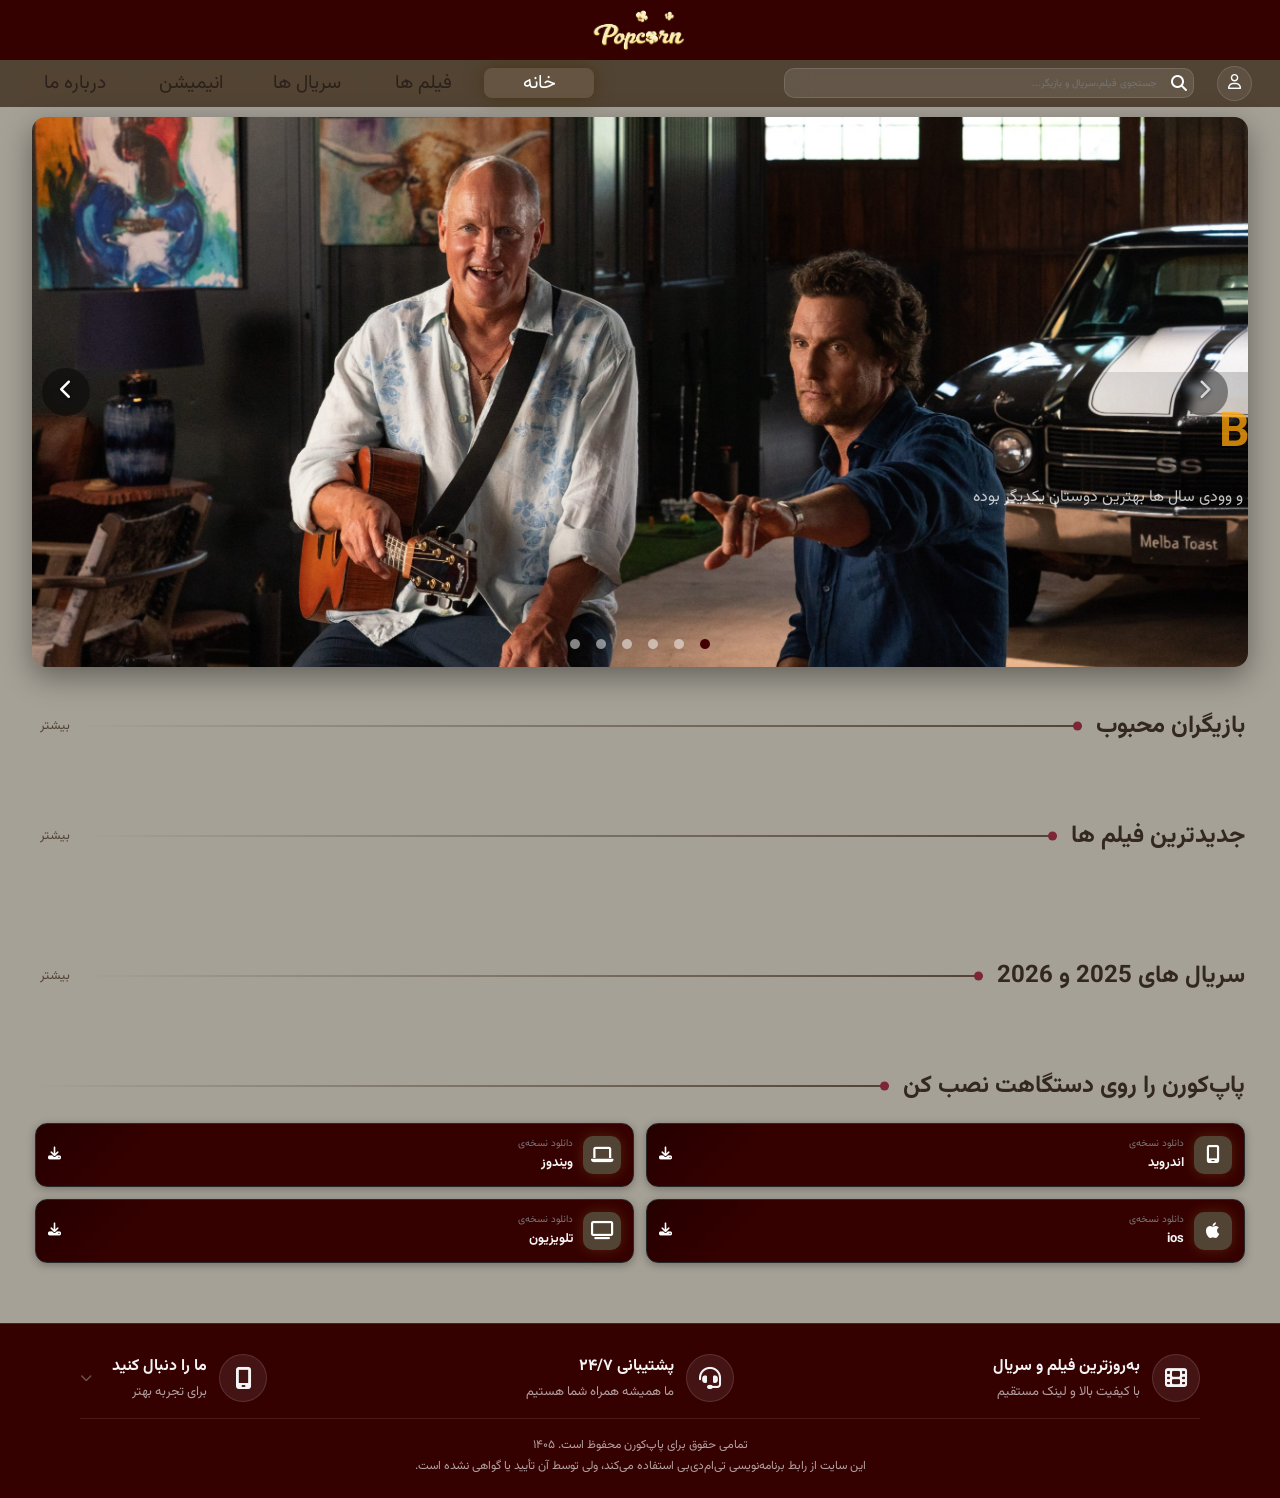
==== index.html @ 8ed49e92 "add tab2 filters" ====
<!DOCTYPE html>
<html lang="fa" dir="rtl">
<head>
    <meta charset="UTF-8">
    <meta name="viewport" content="width=device-width, initial-scale=1.0">
        <link href="https://fonts.googleapis.com/css2?family=Vazirmatn:wght@400;500;700&display=swap" rel="stylesheet">
        <link rel="stylesheet" href="styles/style.css">
        <link rel="stylesheet" href="https://cdnjs.cloudflare.com/ajax/libs/font-awesome/6.5.1/css/all.min.css">
     


    <title>Popcorn</title>
</head>
<body>

    <header>

        <section class="welcome">
            <img src="images/popcorn-l.png" alt="">
        </section>
          <div class="btnUser">
            <button class="user-btn" id="userBtn">
              <i class="fa-regular fa-user" style="color: rgb(255, 255, 255);"></i>
            </button>

            <div class="search-wrapper">
              <i class="fa-solid fa-magnifying-glass search-icon" style="color: rgb(255, 255, 255);"></i>
              <input type="text" class="search-box" id="searchBox" placeholder="جستجوی فیلم،سریال و بازیگر...">
            </div>
            <section class="menu-desktip">
                <button class="tablinks-active" data-tab="tab1"> خانه </button>
                <button class="tablinks" data-tab="tab2"> فیلم ها </button>
                <button class="tablinks" data-tab="tab3"> سریال ها </button>
                <button class="tablinks" data-tab="tab4"> انیمیشن </button>
                <button class="tablinks" data-tab="tab5"> درباره ما </button>
            </section>            
         </div>



    </header>


    <main>

        <section class="tab">

            <section class="menu">
                <button class="tablinks-active" data-tab="tab1"> خانه </button>
                <button class="tablinks" data-tab="tab2"> فیلم ها </button>
                <button class="tablinks" data-tab="tab3"> سریال ها </button>
                <button class="tablinks" data-tab="tab4"> انیمیشن </button>
                <button class="tablinks" data-tab="tab5"> درباره ما </button>
            </section>


            <section class="tab-content active" id="tab1">

                <section class="home-active">

    

               <section class="sliderImages">

                   
                <section class="img1 ">

                   <img class="slide" src="images/img.2.jpg" alt="Slide 1">

                   <div class="img-text">
                    <h1>Brothers</h1>
                    <p>سریال برادرها درمورد متیو و وودی سال ها بهترین دوستان یکدیگر بوده اند،…</p>
                    <button class="btnDownlode">دانلود و تماشا</button>
                   </div>

                </section> 


               

                   
                <section class="img1">

                   <img class="slide" src="images/img.1.jpg" alt="Slide 1">

                   <div class="img-text">
                    <h1>Brothers</h1>
                    <p>سریال برادرها درمورد متیو و وودی سال ها بهترین دوستان یکدیگر بوده اند،…</p>
                    <button class="btnDownlode">دانلود و تماشا</button>
                   </div>

                </section> 


                <section class="img1">

                   <img class="slide" src="images/img.3.jpg" alt="Slide 3">

                   <div class="img-text">
                    <h1>Lanterns</h1>
                   <p> سریال فانوس ها داستان جان استوارت، نیروی تازه وارد گروه فانوس سبز،و...</p>
                    <button class="btnDownlode">دانلود و تماشا</button>
                   </div>

                </section> 


                <section class="img1">

                   <img class="slide" src="images/img.4.jpg" alt="Slide 4">

                   <div class="img-text">
                    <h1>Brothers</h1>
                    <p>سریال برادرها درمورد متیو و وودی سال ها بهترین دوستان یکدیگر بوده اند،…</p>
                    <button class="btnDownlode">دانلود و تماشا</button>
                   </div>

                </section> 


                <section class="img1">

                   <img class="slide" src="images/img.5.jpg" alt="Slide 5">

                   <div class="img-text">
                    <h1>Brothers</h1>
                    <p>سریال برادرها درمورد متیو و وودی سال ها بهترین دوستان یکدیگر بوده اند،…</p>
                    <button class="btnDownlode">دانلود و تماشا</button>
                   </div>

                </section>


                <section class="img1">

                  <img class="slide" src="images/img.6.jpg" alt="Slide 6">
                   <div class="img-text">
                    <h1>Brothers</h1>
                    <p>سریال برادرها درمورد متیو و وودی سال ها بهترین دوستان یکدیگر بوده اند،…</p>
                    <button class="btnDownlode">دانلود و تماشا</button>
                   </div>
                
                </section>   

                </section> 

            

              <button class="next" id="nextBtn"><i class="fa-solid fa-chevron-right"></i></button>
              <button class="back" id="backBtn"><i class="fa-solid fa-chevron-left"></i></button>


              <section class="dots">
                  <button data-index="0"><i class="fa-solid fa-circle"></i></button>
                  <button data-index="1"><i class="fa-solid fa-circle"></i></button>
                  <button data-index="2"><i class="fa-solid fa-circle"></i></button>
                  <button data-index="3"><i class="fa-solid fa-circle"></i></button>
                  <button data-index="4"><i class="fa-solid fa-circle"></i></button>
                  <button data-index="5"><i class="fa-solid fa-circle"></i></button>

              </section>
            </section>

                          <section class="new actors-section">
                <div>

                    <h2>بازیگران محبوب</h2>

                      <section class="section-divider"></section>

                          <a href="#" class="more-link"> بیشتر </a>

                </div>

                <section class="new-movies-list actors-list" id="actorsList"></section>
              </section>


              <section class="new">
                <div>
               
                    <h2>جدیدترین فیلم ها </h2>

                      <section class="section-divider"> </section>

                          <a href="#" class="more-link"> بیشتر  </a>
                
                </div>


                  <section class="new-movies-list" id="moviesList"></section>

              </section>


              <section class="new">
               <div>
                
                    <h2>سریال های 2025 و 2026</h2>

                      <section class="section-divider"></section>

                          <a href="#" class="more-link">   بیشتر </a>

                </div>

                 <section class="new-movies-list" id="seriesList"></section>
              </section>



             <section class="new app-download">
                <div class="apps">
                 <h2>پاپ‌کورن را روی دستگاهت نصب کن</h2>
                  <section class="section-divider"></section>
                </div>

                <section class="app-cards">

        <button class="app-card" data-platform="android">
            <span class="app-card-icon"><i class="fa-solid fa-mobile-screen" style="color: rgb(255, 255, 255);"></i></span>
            <span class="app-card-info">
              <span class="app-card-label">دانلود نسخه‌ی</span>
              <span class="app-card-name">اندروید</span>
            </span>
            <span class="app-card-download"><i class="fa-solid fa-download" style="color: rgb(255, 255, 255);"></i></span>
        </button>


        <button class="app-card" data-platform="windows">
            <span class="app-card-icon"><i class="fa-solid fa-laptop" style="color: rgb(255, 255, 255);"></i></span>
            <span class="app-card-info">
              <span class="app-card-label">دانلود نسخه‌ی</span>
              <span class="app-card-name">ویندوز</span>
            </span>
            <span class="app-card-download"><i class="fa-solid fa-download" style="color: rgb(255, 255, 255);"></i></span>
        </button>        
                


        <button class="app-card" data-platform="ios">
            <span class="app-card-icon"> <i class="fa-brands fa-apple" style="color: rgb(255, 255, 255);"></i></span>
            <span class="app-card-info">
              <span class="app-card-label">دانلود نسخه‌ی</span>
              <span class="app-card-name">ios</span>
            </span>
            <span class="app-card-download"><i class="fa-solid fa-download" style="color: rgb(255, 255, 255);"></i></span>
        </button>  
        
        
                
        <button class="app-card" data-platform="tv">
            <span class="app-card-icon">  <i class="fa-solid fa-tv" style="color: rgb(255, 255, 255);"></i></span>
            <span class="app-card-info">
              <span class="app-card-label">دانلود نسخه‌ی</span>
              <span class="app-card-name">تلویزیون</span>
            </span>
            <span class="app-card-download"><i class="fa-solid fa-download" style="color: rgb(255, 255, 255);"></i></span>
        </button>  
        
             </section>
          </section>         
             </section> 


             <section class="modal-overlay" id="appModal" role="dialog" aria-modal="true">

               <article class="modal-box">

                 <button class="modal-close" id="modalClose" aria-label="بستن">
                   <i class="fa-solid fa-xmark"></i>
                 </button>

                 <header class="modal-header">
                   <span class="modal-icon">
                     <i id="modalIcon" class="fa-solid fa-mobile-screen"></i>
                   </span>

                   <section class="modal-titles">
                     <h3 class="modal-title" id="modalTitle">پاپ‌کورن برای اندروید</h3>
                     <p class="modal-subtitle">نسخه‌ی رسمی اپلیکیشن</p>
                   </section>

                   <span class="modal-check">
                     
                   </span>
                 </header>

                 <hr class="modal-divider">

                 <section class="modal-info">
                   <p class="info-row">
                     <span class="info-label">آخرین نسخه</span>
                     <span class="info-value" id="modalVersion">1.0.0</span>
                   </p>
                   <p class="info-row">
                     <span class="info-label">راهنمای نصب</span>
                     <span class="info-value">مرحله‌به‌مرحله</span>
                   </p>
                 </section>

                 <a href="#" class="modal-download" id="modalDownload">
                   <i class="fa-solid fa-download"></i>
                   دانلود نسخه
                 </a>

                 <a href="#" class="modal-guide" id="modalGuide">
                   راهنمای نصب
                   <i class="fa-solid fa-arrow-left"></i>
                 </a>

               </article>

             </section>

       
            </section>

<!----------------tab2 --------------------->
<section class="tab-content" id="tab2">
              
<main class="movie-page-layout">


  <form id="movieFilterForm">  

    

    <section class="movie-filter">
    <h2 class="filter-title">فیلتر فیلم و سریال</h2>

 <details class="filter-row">
    <summary>دسته‌بندی</summary>
    <div class="filter-row-content">
        <label><input type="checkbox" name="category" value="movie"/> فیلم</label>
        <label><input type="checkbox" name="category" value="series" /> سریال</label>
    </div>
 </details>

    
    <details class="filter-row">
        <summary>سال تولید </summary>
        <div class="filter-row-content">
            <section class="year">
                <label for="yearFilter">سال تولید </label>
                <input type="number" id="yearFilter" name="yearFilter" placeholder="" />
            </section>


        </div>
    </details>

    <details class="filter-row">
        <summary>ژانر   </summary>
        <div class="filter-row-content">
            <label><input type="checkbox" name="genre" value="romance" /> عاشقانه</label>
            <label><input type="checkbox" name="genre" value="horror"/> ترسناک</label>
            <label><input type="checkbox" name="genre" value="crime"/> جنایی</label>
            <label><input type="checkbox" name="genre" value="comedy"/> کمدی </label>

            <label><input type="checkbox" name="genre" value="drama"/> درام </label>
            <label><input type="checkbox" name="genre" value="animation"/> انیمیشن </label>
             <label><input type="checkbox" name="genre" value="action"/> انیمیشن </label>

        </div>
    </details>

    <button type="button" class="btn-primary" id="applyMovieFilterBtn">اعمال فیلتر</button>
   <button type="button" class="btn-secondary" id="clearMovieFilterBtn">حذف فیلتر</button>
</section>
  </form>

<section id="movieList">

</section>
</main>

            </section>
        </section>

        <section class="tab-content" id="tab3"></section>
        <section class="tab-content" id="tab4"></section>
        <section class="tab-content" id="tab5"></section>


    </main>

  


<footer class="site-footer">

  <section class="footer-features">

    <div class="footer-item">
      <span class="footer-icon"><i class="fa-solid fa-film"></i></span>
      <div class="footer-info">
        <h4 class="footer-title">به‌روزترین فیلم و سریال</h4>
        <p class="footer-text">با کیفیت بالا و لینک مستقیم</p>
      </div>
    </div>

    <div class="footer-item">
      <span class="footer-icon"><i class="fa-solid fa-headset"></i></span>
      <div class="footer-info">
        <h4 class="footer-title">پشتیبانی ۲۴/۷</h4>
        <p class="footer-text">ما همیشه همراه شما هستیم</p>
      </div>
    </div>

<section class="footer-social">

  <button class="footer-item footer-link social-toggle" id="socialToggle" aria-expanded="false">
    <span class="footer-icon"><i class="fa-solid fa-mobile-screen"></i></span>
    <div class="footer-info">
      <h4 class="footer-title"> ما را دنبال کنید </h4>
      <p class="footer-text">برای تجربه بهتر</p>
    </div>
    <i class="fa-solid fa-chevron-down social-arrow"></i>
  </button>

  <ul class="social-menu">
    <li>
      <a href="#" aria-label="اینستاگرام">
        <i class="fa-brands fa-instagram"></i>
        اینستاگرام
      </a>
    </li>
    <li>
      <a href="#" aria-label="تلگرام">
        <i class="fa-brands fa-telegram"></i>
        تلگرام
      </a>
    </li>
  </ul>

</section>

  </section>

  <section class="footer-legal">
    <p>تمامی حقوق برای پاپ‌کورن محفوظ است. ۱۴۰۵</p>
    <p class="footer-credit">این سایت از رابط برنامه‌نویسی تی‌ام‌دی‌بی استفاده می‌کند، ولی توسط آن تأیید یا گواهی نشده است.</p>
  </section>

</footer>


    <script src="js/index.js"></script>

</body>
</html>
---- styles/style.css ----
:root {

  --primary: #524434;
  --primary-hover: #ff1a25;
  --primary-dark: #440104;
  --bg-menu :rgba(84, 62, 42, 0.166);
  --color-hero-overlay: #c6beb030;
  --black: #050505;
  --menu-desktop-bg:#655441;
  --menu-desktop-text:#2b211c;
  --background: #a5a197;
  --surface: #350000;
  --surface-light: #181818;
  --surface-hover: #222222;
  --filter-bg: #5a1a1f;
  --white: #ffffff;
  --text: #f5f5f5;
  --text-secondary: #322721;
  --text-muted: #777777;
  --modal-close-bg:  rgba(255, 255, 255, 0.08);
  --modal-btn-bg-hover:rgba(221, 200, 164, 0.45);
  --modal-btn-bg: rgba(224, 151, 15, 0.363);
  --modal-dwn-hover:#d1c5b7;
  --model-box-sh:#250000;
  --color-btn-bg: rgba(0, 0, 0, 0.4);
  --color-btn-bg-hover: rgba(0, 0, 0, 0.7);
  --color-btn-icon: #ffffff;
  --background-color: #f5efe6 ;
  --slider-width: 300px;
  --slider-height: 400px;

  /* ===== رنگ وضعیت‌ها ===== */
  --success: #22c55e;
  --warning: #f59e0b;
  --error: #ef4444;
  --info: #3b82f6;

  /* ===== Border ===== */
  --border: #292929;
  --border-light: #3a3a3a;
  --border-red: rgba(229, 9, 20, 0.5);

  /* ===== سایه ===== */
  --shadow-sm: 0 2px 8px rgba(0, 0, 0, 0.3);
  --shadow-md: 0 8px 24px rgba(0, 0, 0, 0.45);
  --shadow-lg: 0 15px 40px rgba(0, 0, 0, 0.6);

  --red-glow: 0 0 20px rgba(229, 9, 20, 0.25);


  /* ===== فونت ===== */
  --font-family: "Vazirmatn", "Tahoma", sans-serif;

  /* ===== سرعت Animation ===== */
  --transition-fast: 0.2s ease;
  --transition-normal: 0.3s ease;
  --transition-slow: 0.5s ease;

}


* {
  box-sizing: border-box; margin: 0; padding: 0;
 }

body{
    background-color: var(--background);
    min-height: 100vh;
    font-family: var(--font-family);
    overflow-x: hidden;
    font-family: "Vazirmatn", "Tahoma", sans-serif;

}

button,
input {
  font-family: inherit;
}

.welcome {
    background-color: var(--surface);
    display: flex;
    justify-content: center;
    gap: 5px;
    height: auto;
    
}


.welcome img {
    width: clamp(120px, 30vw, 220px);
    height: auto;
    padding: 0;
    margin: 0;
}

.btnUser{
    background-color: var(--primary);
    display: flex;
    align-items: center;
    gap: 5px;
    height: auto;
    margin-bottom: 10px;
}

.user-btn{
    
   
    border-radius: 55px;
    padding: 5px;
    height: 35px;
    width: 35px;
    font-size: 15px;
    margin: 3px;
    margin-right: 8px;


    background: rgba(255, 255, 255, 0.075);
    border: 1px solid rgba(255, 255, 255, 0.12);
    backdrop-filter: blur(12px);
    -webkit-backdrop-filter: blur(12px);
    transition: var(--transition-normal);

}

.user-btn:hover {
    background: rgba(255, 255, 255, 0.1);
    border-color: rgba(229, 9, 20, 0.5);
}


.search-wrapper {
  position: relative;
  flex: 1;
  max-width: 420px;
}


.search-icon {
  position: absolute;
  top: 50%;
  right: 12px;
  transform: translateY(-50%);
  color: #fff;
  pointer-events: none;
  z-index: 2;
}


.search-box{
    padding: 8px 36px 8px 12px;
    border-radius: 10px;
    border: none;
    width: calc(100% - 10px);
    height: 30px;
    margin: 5px;
    font-size: 10px;
    outline: none;
    position: relative;
    z-index: 1;




    background: rgba(255, 255, 255, 0.1);
    border: 1px solid rgba(255, 255, 255, 0.12);
    backdrop-filter: blur(12px);
    -webkit-backdrop-filter: blur(12px);
    transition: var(--transition-normal);

}


.tab-content {
  display: none;
}

.tab-content.active{
  display: block;
}

.menu-desktip {
    display: none;
}

.menu {
    display: flex;
    justify-content: center;
    gap: 8px;
    margin-bottom: 16px;
    flex-wrap: wrap;

    
    
    
}

.tablinks{
    
    padding:4px 6px;
    border: none;
    font-size: 12px;
    

    background:var(--bg-menu);
    color: var(--text-secondary);
    border: 1px solid rgba(255, 255, 255, 0.08);
    border-radius: 5px;
    transition: 0.3s ease;
}


.tablinks-active {

    border-radius: 8px;
    padding:4px 15px;
    border: none;
    font-size: 12px;

    
    background: var(--primary);
    color: var(--white);
    border-color: var(--primary);
    box-shadow: 0 0 18px rgba(63, 43, 8, 0.66);
}

.tablinks 
.tablinks-active:hover{
  background: var(--primary);

}


.home-active{
    position: relative;
    overflow: hidden;
    
    width: 92%;
    aspect-ratio: 3 / 4;
    margin: 0 auto;
    border-radius: 10px;
    box-shadow: 0 10px 30px rgba(0, 0, 0, 0.4);
    display: flex;
    
}



.sliderImages {

    position: relative;
    display: flex;
    justify-content: center;
    align-items: center;
    width: 100%;
    
    
}

.slide {
    display: block;
    height: 100%;
    width: 100%;
    object-fit: cover;
    opacity: 0;
    transition: opacity var(--transition-speed) ease-in-out;
    pointer-events: none;


    position: absolute;
    top:0;
    left:0;
}

.img1.active,
.img1.active .slide {
    opacity: 1;
    pointer-events: auto;
    height: 100%;
    width: 100%;
    object-fit: cover;
}




.img1 {
    margin-bottom: 0;
    position: relative;
    background-position: center;
    object-fit: cover;

    
    
   
}



.img-text {
  
  position: absolute;
  top: 50%;
  left: 0;
  width: 100%;
  padding: 15px 20px;
  z-index: 2;
  opacity: 0.9;
  color: rgb(242, 241, 241);
  background: linear-gradient(to left, rgba(0, 0, 0, 0.37), transparent);
  
}



.img-text h1 {
  font-size: 25px;
  margin-bottom: 8px;
  color: var(--warning);
}

.img1 .img-text {
  visibility: hidden;
}

.img1.active .img-text {
  visibility: visible;
}

.img-text p {
  font-size: 10px;
  line-height: 1.7;
  
  display: -webkit-box;
  -webkit-box-orient: vertical;
  overflow: hidden;
}



.btnDownlode {
    padding: 5px;
    padding-bottom: 26px;
    height: 20px;
    font-size: 14px;
    border-color: #ef9505;
    border: solid var(--warning);
    border-radius: 5px;
    margin-top: 4px;
    background-color: rgba(224, 151, 15, 0.363);
    color: var(--white);
}

.next {
    position: absolute ;
    right: 10px;
    top: 50%;
    transform: translateY(-50%);
    color: var( --color-btn-icon);
    background-color: var(--color-btn-bg) ;
    transition: background-color var(--transition-speed), transform var(--transition-speed);

    border: none;
    border-radius: 50%;
    width: 40px;
    height: 40px;
    cursor: pointer;
    font-size: 18px;
    backdrop-filter: blur(4px);
}

.next:hover {
     background-color: var(--color-btn-bg-hover) ;
     transform: translateY(-50%) scale(1.1);
}

.back {
    position: absolute ;
    left: 10px;
    top: 50%;
    transform: translateY(-50%);
    color: var( --color-btn-icon);
    background-color :var(--color-btn-bg) ;
    transition: background-color var(--transition-speed), transform var(--transition-speed);

    border: none;
    border-radius: 50%;
    width: 40px;
    height: 40px;
    cursor: pointer;
    font-size: 18px;
    backdrop-filter: blur(4px);
}
.back:hover {
     background-color: var(--color-btn-bg-hover) ;
     transform: translateY(-50%) scale(1.1);
}

.next i,
.back i {
  filter: drop-shadow(0 1px 2px rgba(0, 0, 0, 0.5));
}

.dots {
    display: flex;
    justify-content: center;
    position: absolute;
    bottom: 15px;
    left: 50%;
    transform: translateX(-50%);
    gap: 8px;

}

.dots button {
    border: none;
    background: transparent;
    cursor: pointer;
    padding: 4px;
    font-size: 10px;
    color: rgba(255, 255, 255, 0.5);
    transition: color var(--transition-speed);
}

.dots button.active {
    color:var(--primary-dark);
}

.dots button:hover {
    color:var(--primary-dark) ;
    background-color: none;
}






.new h2 {
    margin: 0;
    white-space: nowrap;
}

/*------------نقطه خط----------*/

.section-divider {
    flex: 1;
    height: 2px;
    background-color: #7d2638;
    position: relative;
}

.section-divider::after {
    content: "";
    width: 9px;
    height: 9px;
    background-color: #7d2638;
    border-radius: 50%;
    position: absolute;
    right: 0;    
    top: 50%;
    transform: translateY(-50%);
}


/* ----------  بازیگران ---------- */

.actors-list {
  grid-template-columns: repeat(3, 1fr);
  gap: 16px 10px;
}

.actor-card {
  display: flex;
  flex-direction: column;
  align-items: center;
  text-align: center;
  gap: 8px;
}

.actor-photo {
  width: 100%;
  max-width: 110px;
  aspect-ratio: 1 / 1;
  border-radius: 50%;
  overflow: hidden;
  background: var(--surface-hover);
  border: 2px solid var(--primary);
  box-shadow: var(--shadow-md);
  transition: transform var(--transition-normal),
              border-color var(--transition-normal),
              box-shadow var(--transition-normal);
}

.actor-photo img {
  display: block;
  width: 100%;
  height:100%;
  border-radius: 50%;
  object-fit: cover;
  object-position: center top;
}

.actor-card:hover .actor-photo {
  transform: translateY(-4px);
  border-color: var(--primary-dark);
  box-shadow: var(--shadow-lg), var(--red-glow);
}

.actor-name {
  max-width: 100%;
  font-size: 11px;
  font-weight: 600;
  color: var(--text-secondary);
  white-space: nowrap;
  overflow: hidden;
  text-overflow: ellipsis;
}

#actorsList {
  margin-bottom: 0;
}







/* ---------- بخش جدیدترین فیلم ها ---------- */

.new {
  padding: 0 14px;
  margin-top: 40px;
}


.new > div {
  display: flex;
  align-items: center;
  gap: 14px;
  margin-bottom: 18px;
}

.new h2 {
  margin: 0;
  white-space: nowrap;
  font-size: 18px;
  color: var(--text-secondary);
}


.more-link {
   display: flex;
   align-items: center;
   gap: 6px;
   white-space: nowrap;
   font-size: 13px;
   margin-left:5px ;
   text-decoration: none;
   color: var(--primary);
   transition: color var(--transition-fast);
}



.more-link:hover {
   color: var(--primary-hover);
}

.more-link:hover i {
   transform: translateX(-4px);
}


.section-divider {
  flex: 1;
  height: 2px;
  border-radius: 2px;
  background: linear-gradient(to left, var(--primary), transparent);
}


.new-movies-list {
  display: grid;
  grid-template-columns: repeat(2, 1fr);
  gap: 12px;
}

.movie-card {
  position: relative;
  display: flex;
  flex-direction: column;
  background: var(--surface-light);
  border: 1px solid var(--border);
  border-radius: 12px;
  overflow: hidden;
  box-shadow: var(--shadow-md);
  transition: transform var(--transition-normal),
  box-shadow var(--transition-normal),
  border-color var(--transition-normal);
}

.movie-card:hover {
  transform: translateY(-4px);
  border-color: var(--border-red);
  box-shadow: var(--shadow-lg), var(--red-glow);
}


.movie-poster {
  position: relative;
  aspect-ratio: 1 / 1.1;
  background: var(--surface-hover);
  overflow: hidden;
}

.movie-poster img {
  display: block;
  width: 100%;
  height: 100%;
  object-fit: cover;
  transition: transform var(--transition-slow);
}

.movie-card:hover .movie-poster img {
  transform: scale(1.06);
}

/* سایه پایین پوستر برای خوانایی */
.movie-poster::after {
  content: "";
  position: absolute;
  inset: auto 0 0 0;
  height: 40%;
  background: linear-gradient(to top, var(--surface-light), transparent);
  pointer-events: none;
}


.movie-rating {
  position: absolute;
  top: 8px;
  right: 8px;
  z-index: 2;
  display: flex;
  align-items: center;
  gap: 4px;
  padding: 3px 8px;
  font-size: 12px;
  font-weight: bold;
  color: var(--warning);
  background: var(--color-btn-bg);
  border: 1px solid rgba(255, 255, 255, 0.12);
  border-radius: 20px;
  backdrop-filter: blur(6px);
  -webkit-backdrop-filter: blur(6px);
}

.movie-rating i {
  font-size: 11px;
}


.movie-info {
  padding: 10px 12px 12px;
}

.movie-title {
  font-size: 10px;
  font-weight: 600;
  color: var(--text);
  white-space: nowrap;
  overflow: hidden;
  text-overflow: ellipsis;
  text-align: right;
}

.movie-year {
  display: block;
  margin-top: 4px;
  font-size: 12px;
  color: var(--text-muted);
}



#moviesList {
    margin-bottom: 70px;
}



/*-----------------------modal-------------*/

.apps h2 {
    font-size: 15px;
}

.app-cards {
  display: grid;
  grid-template-columns: repeat(2, 1fr);
  gap: 12px;
  margin-bottom: 60px;
}

.app-card {
  display: flex;
  align-items: center;
  gap: 10px;
  padding: 12px;
  cursor: pointer;
  text-align: right;
  color: var(--text);
  background: linear-gradient(135deg, var( --model-box-sh)0%, var(--surface) 20%);
  border: 1px solid var(--border);
  border-radius: 12px;
  box-shadow: var(--shadow-sm);
  transition: transform var(--transition-normal),
              border-color var(--transition-normal),
              box-shadow var(--transition-normal);
}

.app-card:hover {
  transform: translateY(-4px);
  border-color: var(--border-red);
  box-shadow: var(--shadow-md), var(--red-glow);
}

.app-card-icon {
  flex-shrink: 0;
  display: flex;
  align-items: center;
  justify-content: center;
  width: 38px;
  height: 38px;
  font-size: 18px;
  background: var(--primary);
  border-radius: 10px;
  box-shadow: 0 0 14px rgba(104, 54, 18, 0.6);
}

.app-card-info {
  flex: 1;
  display: flex;
  flex-direction: column;
  gap: 2px;
  min-width: 0;
}

.app-card-label {
  font-size: 10px;
  color: var(--text-muted);
}

.app-card-name {
  font-size: 13px;
  font-weight: 700;
  color: var(--text);
}

.app-card-download {
  font-size: 13px;
  color: var(--warning);
  transition: transform var(--transition-fast);
}

.app-card:hover .app-card-download {
  transform: translateY(3px);
}




body.no-scroll {
  overflow: hidden;
}

.modal-overlay {
  position: fixed;
  inset: 0;
  z-index: 1000;
  display: flex;
  align-items: center;
  justify-content: center;
  padding: 16px;
  background: rgba(5, 5, 5, 0.75);
  backdrop-filter: blur(6px);
  -webkit-backdrop-filter: blur(6px);
  opacity: 0;
  visibility: hidden;
  transition: opacity var(--transition-normal), visibility var(--transition-normal);
}

.modal-overlay.open {
  opacity: 1;
  visibility: visible;
}

.modal-box {
  position: relative;
  width: 100%;
  max-width: 380px;
  padding: 24px 20px 20px;
  color: var(--text);
  background: linear-gradient(160deg, var(--surface-light) 0%, var(--surface) 30%);
  border: 1px solid var(--border-red);
  border-radius: 16px;
  box-shadow: var(--shadow-lg), var(--red-glow);
  transform: translateY(20px) scale(0.96);
  transition: transform var(--transition-normal);
}

.modal-overlay.open .modal-box {
  transform: translateY(0) scale(1);
}

.modal-close {
  position: absolute;
  
  left: 12px;
  width: 30px;
  height: 30px;
  font-size: 14px;
  cursor: pointer;
  color: var(--text);
  background: var(--modal-close-bg);
  border: 1px solid rgba(255, 255, 255, 0.12);
  border-radius: 50%;
  margin-top: 10px;
  transition: var(--transition-fast);
}

.modal-close:hover {
  background: var(--primary-dark);
  border-color: var(--border-red);
  transform: rotate(90deg);
}

.modal-header {
  display: flex;
  align-items: center;
  gap: 12px;
  margin-top: 8px;
}

.modal-icon {
  flex-shrink: 0;
  display: flex;
  align-items: center;
  justify-content: center;
  width: 48px;
  height: 48px;
  font-size: 22px;
  color: var(--white);
  background: var(--primary);
  border-radius: 12px;
  box-shadow: 0 0 18px rgba(104, 54, 18, 0.66);
}

.modal-titles {
  flex: 1;
}

.modal-title {
  font-size: 15px;
  font-weight: 700;
  color: var(--text);
}

.modal-subtitle {
  margin-top: 3px;
  font-size: 11px;
  color: var(--text-muted);
}

.modal-check {
  font-size: 20px;
  color: var(--success);
}

.modal-divider {
  margin: 18px 0;
  border: none;
  height: 1px;
  background: linear-gradient(to left, var(--primary), transparent);
}

.modal-info {
  display: flex;
  flex-direction: column;
  gap: 10px;
  margin-bottom: 20px;
}

.info-row {
  display: flex;
  justify-content: space-between;
  align-items: center;
  padding: 9px 12px;
  font-size: 12px;
  background: rgba(255, 255, 255, 0.04);
  border: 1px solid var(--border);
  border-radius: 8px;
}

.info-label {
  color: var(--text-muted);
}

.info-value {
  font-weight: 600;
  color: var( --menu-desktop-bg);
}

.modal-download {
  display: flex;
  align-items: center;
  justify-content: center;
  gap: 8px;
  padding: 11px;
  font-size: 14px;
  font-weight: 700;
  text-decoration: none;
  color: var(--white);
  background: var( --menu-desktop-bg);
  border: 2px solid var( --menu-desktop-bg);
  border-radius: 10px;
  transition: var(--transition-normal);
}

.modal-download:hover {
  background: var(--modal-dwn-hover);
  color: var(--black);
  box-shadow: 0 0 18px var(--modal-btn-bg-hover);
}

.modal-guide {
  display: flex;
  align-items: center;
  justify-content: center;
  gap: 6px;
  margin-top: 12px;
  font-size: 12px;
  text-decoration: none;
  color: var(--text-muted);
  transition: color var(--transition-fast);
}

.modal-guide:hover {
  color: var(--white);
}

.modal-guide:hover i {
  transform: translateX(-4px);
}

.modal-guide i {
  transition: transform var(--transition-fast);
}




/* ---------- footer---------- */

.site-footer {
  margin-top: 40px;
  padding: 20px 16px 16px;
  background: var(--surface);
  border-top: 1px solid var(--border-red);
  color: var(--text);
}

.footer-features {
  display: flex;
  flex-direction: column;
  gap: 16px;
}

.footer-item {
  display: flex;
  align-items: center;
  gap: 12px;
  color: inherit;
  text-decoration: none;
}

.footer-features .footer-item:not(:last-child) {
  padding-bottom: 16px;
  border-bottom: 1px solid rgba(255, 255, 255, 0.1);
}

.footer-icon {
  flex-shrink: 0;
  display: flex;
  align-items: center;
  justify-content: center;
  width: 40px;
  height: 40px;
  font-size: 18px;
  color: var(--text);
  background: rgba(255, 255, 255, 0.08);
  border: 1px solid rgba(255, 255, 255, 0.12);
  border-radius: 50%;
  transition: var(--transition-normal);
}

.footer-title {
  font-size: 14px;
  font-weight: 700;
}

.footer-text {
  margin-top: 3px;
  font-size: 12px;
  color: rgba(245, 245, 245, 0.65);
}

.footer-link:hover .footer-icon {
  color: var(--menu-desktop-bg);
  border-color: var(--menu-desktop-bg);
}

.footer-link:hover .footer-title {
  color: var(--menu-desktop-bg);
}

.footer-legal {
  margin-top: 16px;
  padding-top: 16px;
  border-top: 1px solid rgba(255, 255, 255, 0.1);
  text-align: center;
  font-size: 12px;
  line-height: 1.8;
  color: rgba(245, 245, 245, 0.65);
}



/* ---------- منوی دنبال کردن ---------- */

.footer-social {
  position: relative;
}

.social-toggle {
  width: 100%;
  padding: 0;
  font-family: inherit;
  text-align: right;
  color: inherit;
  background: none;
  border: none;
  cursor: pointer;
}

.footer-features .footer-social .social-toggle {
  padding-bottom: 0;
  border-bottom: none;
}

.social-arrow {
  margin-inline-start: auto;
  font-size: 12px;
  color: var(--menu-desktop-bg);
  transition: transform var(--transition-normal);
}

.footer-social.open .social-arrow {
  transform: rotate(180deg);
}

.social-menu {
  display: none;
  flex-direction: column;
  gap: 8px;
  margin-top: 12px;
  list-style: none;
}

.footer-social.open .social-menu {
  display: flex;
}

.social-menu a {
  display: flex;
  align-items: center;
  gap: 10px;
  padding: 10px 12px;
  font-size: 13px;
  color: var(--text);
  text-decoration: none;
  background: rgba(255, 255, 255, 0.06);
  border: 1px solid rgba(255, 255, 255, 0.12);
  border-radius: 10px;
  transition: var(--transition-fast);
}

.social-menu a:hover {
  color: var(--menu-desktop-bgg);
  border-color: var(--menu-desktop-bg);
}

.social-menu i {
  font-size: 18px;
}
.social-menu i:hover{
  background-color: var(--menu-desktop-bg);
}




/*-------------------------------filter-----------------*/



.movie-page-layout {
  display: flex;
  flex-direction: column;
  gap: 20px;
  padding: 0 14px;
  margin-top: 24px;
}

#movieFilterForm {
  width: 100%;
}


.movie-filter {
  display: flex;
  flex-direction: column;
  gap: 10px;
  padding: 16px;
  color: var(--text);
  background: linear-gradient(160deg, var(--surface-light) 0%, var(--surface) 2%);
  border: 1px solid var(--border-red);
  border-radius: 14px;
  box-shadow: var(--shadow-md);
}

.filter-title {
  margin-bottom: 4px;
  padding-bottom: 12px;
  font-size: 16px;
  font-weight: 700;
  border-bottom: 1px solid rgba(255, 255, 255, 0.1);
}


.filter-row {
  overflow: hidden;
  background: rgba(255, 255, 255, 0.04);
  border: 1px solid var(--border);
  border-radius: 10px;
  transition: border-color var(--transition-normal);
}

.filter-row[open] {
  border-color: var(--border-red);
}

.filter-row summary {
  display: flex;
  align-items: center;
  justify-content: space-between;
  padding: 12px;
  font-size: 14px;
  font-weight: 600;
  cursor: pointer;
  list-style: none;
  
}


.filter-row summary::-webkit-details-marker {
  display: none;
}

/* فلش سفارشی */
.filter-row summary::after {
  content: "\f078";
  font-family: "Font Awesome 6 Free";
  font-weight: 900;
  font-size: 11px;
  color: var(--menu-desktop-bg);
  transition: transform var(--transition-normal);
}

.filter-row[open] summary::after {
  transform: rotate(180deg);
}

.filter-row-content {
  display: grid;
  grid-template-columns: repeat(2, 1fr);
  gap: 8px;
  padding: 4px 12px 14px;
  
}


.filter-row-content label:has(input[type="checkbox"]) {
  display: flex;
  align-items: center;
  
  gap: 6px;
  padding: 6px 12px;
  font-size: 12px;
  cursor: pointer;
  background: rgba(255, 255, 255, 0.06);
  border: 1px solid rgba(255, 255, 255, 0.12);
  border-radius: 20px;
  transition: var(--transition-fast);
}

/* گزینه انتخاب‌شده */
.filter-row-content label:has(input:checked) {
  color: var(--white);
  
  background: var(--menu-desktop-bg);
  border-color: var(--menu-desktop-bg);

}

.filter-row-content input[type="checkbox"] {
  width: 14px;
  height: 14px;
  accent-color: var(--background);
  
  
}

/* سال  */
.year {
  display: flex;
  align-items: center;
  gap: 10px;
  width: 100%;
}

.year label {
  font-size: 12px;
  color: var(--text-muted);
}

#yearFilter {
  flex: 1;
  height: 36px;
  padding: 0 12px;
  font-size: 13px;
  color: var(--text);
  text-align: right;
  direction: ltr;
  outline: none;
  background: rgba(255, 255, 255, 0.08);
  border: 1px solid rgba(255, 255, 255, 0.12);
  border-radius: 8px;
  transition: var(--transition-fast);
}

#yearFilter:focus {
  border-color: var(--warning);
}

/* حذف دکمه‌های بالا و پایین ورودی عددی */
#yearFilter::-webkit-outer-spin-button,
#yearFilter::-webkit-inner-spin-button {
  -webkit-appearance: none;
  margin: 0;
}

#yearFilter {
  -moz-appearance: textfield;
  appearance: textfield;
}


.btn-primary {
  margin-top: 6px;
  padding: 11px;
  font-size: 14px;
  font-weight: 700;
  cursor: pointer;
  color: var(--white);
  background: var(--menu-desktop-bg);
  border: 2px solid var(--menu-desktop-bg);
  border-radius: 10px;
  transition: var(--transition-normal);
}

.btn-primary:hover {
  color: var(--black);
  background: var(--modal-dwn-hover);
  box-shadow: 0 0 18px var(--modal-btn-bg-hover);
}

.btn-primary:active {
  transform: scale(0.98);
}

.btn-secondary {
  padding: 11px;
  font-size: 14px;
  font-weight: 700;
  cursor: pointer;
  color: var(--text-secondary);
  background: transparent;
  border: 2px solid var(--menu-desktop-bg);
  background: var(--menu-desktop-bg);
  border-radius: 10px;
  transition: var(--transition-normal);
}

.btn-secondary:hover {
  color: var(--black);
  background: var(--modal-dwn-hover);
  box-shadow: 0 0 18px var(--modal-btn-bg-hover);
}

.btn-secondary:active {
  transform: scale(0.98);
}

#movieList {
  display: grid;
  grid-template-columns: repeat(2, 1fr);
  gap: 12px;
  margin-bottom: 70px;
}

.no-results {
  grid-column: 1 / -1;
  padding: 30px 10px;
  font-size: 18px;
  text-align: center;
  color: var(--text-secondary);
}



/*------------------------------tablet---------------------*/


 @media (min-width: 766px) {
    
.welcome {
    background-color: var(--surface);
    display: flex;
    justify-content: center;
    gap: 5px;
    height: auto;
    margin-bottom: 0;
}


.welcome img {
  width: 150px;
}


    .user-btn {
        margin-top: 6px;
        margin-right: 3vw;
    }

 


 


    .menu {
        display: flex;
        justify-content: right;
        gap: 25px;
        margin-bottom: 16px;
        margin-top: 16px;
        flex-wrap: wrap;
        margin-right: 35px;
    
    }


    .tablinks{
        border-radius: 12px;
        padding:4px 25px;
        border: none;
        font-size: 20px;
    }


    .tablinks-active {
        font-size: 20px;
    }


    .home-active{
        position: relative;
        overflow: hidden;
        aspect-ratio: 16 / 9;
        width: 100%;
        
        display: flex;
    
}



.sliderImages-mobile {
    display: none;

}


.sliderImages {
    position: relative;
    display: flex;
    justify-content: center;
    align-items: center;
    width: 100%;
}






.menu {
    display: flex;
    justify-content: center;
    align-items: center;
    flex-direction: row;
    gap: 3vw;
    margin-left: 35px;
    
    margin-bottom: 16px;
    flex-wrap: wrap;
    
}
.tablinks-active {
    height: 30px;
    width: 14vw;
    max-width: 110px;
    font-size: 14px;


}

.tablinks {
    width: 14vw;
    max-width: 110px;
    font-size: 14px;
    height: 30px;

}



.img-text {
    opacity: 0.8;
    position: absolute;
    transform: translateY(-20px);
    left: 41%;
    margin-top: 0;
    border-radius: 8px;
    color: rgb(242, 241, 241);
    width: 57%;
    z-index: 2;
    padding: 15px;
    
}

.img-text h1 {
    color: var(--warning);
    font-size: 40px;
    margin-bottom: 10px;
}


.btnDownlode {
    padding: 5px;
    padding-bottom: 20px;
    height: 25px;
    font-size: 15px;
    border-color: #ef9505;
    border: solid var(--warning);
    border-radius: 5px;
    margin-top: 3px;
    background-color: rgba(224, 151, 15, 0.363);
    color: var(--white);
}



  .new {
    padding: 0 35px;
  }

  .new h2 {
    font-size: 24px;
  }


  .movie-title {
    font-size: 16px;
  }

  .new-movies-list {
    display: flex;
    gap: 15px;
    overflow-x: auto;
    padding-bottom: 14px;
    scroll-snap-type: x mandatory;
    -webkit-overflow-scrolling: touch;
    border-radius: 10px;
  }

  .movie-card {
    flex: 0 0 200px;
    scroll-snap-align: start;
    border-radius: 10px;
    
  }

  /* --------------نوار اسکرول   ---------- */
  .new-movies-list::-webkit-scrollbar {
    height: 6px;
  }

  .new-movies-list::-webkit-scrollbar-track {
    background: var(--bg-menu);
    border-radius: 6px;
  }

  .new-movies-list::-webkit-scrollbar-thumb {
    background: var(--primary);
    border-radius: 6px;
    
  }


  .site-footer {
    padding: 24px 35px 16px;
  }

  .footer-features {
    flex-direction: row;
    justify-content: space-between;
  }

  .footer-features .footer-item:not(:last-child) {
    padding-bottom: 0;
    border-bottom: none;
  }


    .social-toggle {
    width: auto;
  }

  .social-arrow {
    margin-inline-start: 8px;
  }
/*
  .social-menu {
    position: absolute;
    bottom: calc(100% + 12px);
    left: 0;
    z-index: 10;
    min-width: 190px;
    margin-top: 0;
    padding: 8px;
    background: var(--surface-light);
    border: 1px solid var(--border-red);
    border-radius: 12px;
    box-shadow: var(--shadow-md);
  }
*/

  .actors-list {
    display: flex;
    gap: 22px;
  }

  .actor-card {
    flex: 0 0 130px;
    scroll-snap-align: start;
  }

  .actor-photo {
    max-width: 130px;
  }

  .actor-name {
    font-size: 14px;
  }


    .movie-page-layout {
    padding: 0 25px;
    
  }

  /* ------------------filter------------   */
  .movie-filter {
    flex-direction: row;
    flex-wrap: wrap;
    align-items: flex-start;
    gap: 12px;
    color: var(--text);
    background: var(--surface);
    border: 1px solid var(--border-red);
    margin-bottom: 40px;
  }

  .filter-title {
    flex: 0 0 100%;
    border-bottom: 1px solid rgba(255, 255, 255, 0.1);
  }

  
  .filter-row {
    flex: 1 1 0;
    min-width: 180px;
    background: rgba(255, 255, 255, 0.04);
    border: 1px solid var(--border);
  }

  .filter-row[open] {
    border-color: var(--border-red);
  }

  .filter-row summary::after {
    color: var(--warning);
  }


  .filter-row-content label:has(input[type="checkbox"]) {
    color: var(--text);
    background: rgba(255, 255, 255, 0.06);
    border: 1px solid rgba(255, 255, 255, 0.12);
  }

  .filter-row-content label:has(input:checked) {
    color: var(--white);
    background: var(--menu-desktop-bg);
    border-color: var(--menu-desktop-bg);
  }

  .filter-row-content input[type="checkbox"] {
    accent-color: var(--background);
  }

  /* سال  */
  .year label {
    color: var(--text-muted);
  }

  #yearFilter {
    color: var(--text);
    background: rgba(255, 255, 255, 0.08);
    border: 1px solid rgba(255, 255, 255, 0.12);
  }

  #yearFilter:focus {
    border-color: var(--warning);
  }

  
.btn-primary {
  flex: 0 0 100%;
  width: 200px;
  max-width: 100%;
  height: 46px;
  margin: 6px auto 0;
}

.btn-secondary {
  flex: 0 0 100%;
  width: 200px;
  max-width: 100%;
  height: 46px;
  margin: 0 auto;
  color: var(--text);
  border-color: rgba(255, 255, 255, 0.3);
}

.btn-secondary:hover {
  background: rgba(255, 255, 255, 0.1);
}


  #movieList {
    grid-template-columns: repeat(4, 1fr);
    gap: 15px;
  }


 }



/*-----------------------desktop------------------------*/


 @media (min-width: 1100px) {
  .new-movies-list {
    grid-template-columns: repeat(6, 1fr);
  }

  .welcome img {
    width: 100px;
    
  }

  .menu{
    display: none;
  }

  .menu-desktip {
    display: flex;
    gap: 6px;
    padding: 0;
    margin-inline-start: auto;
    margin-inline-end: 20px;
  }

  .tablinks-active{
    width: clamp(90px, 9vw, 140px);
    font-size: clamp(14px, 1.5vw, 20px);
    background-color:var(--menu-desktop-bg);
    padding: 0;

  }

  .tablinks{
    width: clamp(90px, 9vw, 140px);
    font-size: clamp(14px, 1.5vw, 20px);
    padding: 0;
    color:var(--menu-desktop-text) ;

  }

  .user-btn{
    
    transform: translateX(10px);
  }

  .btnUser .user-btn {
    margin-bottom: 6px;
  }

  .home-active {
    width: 95%;
    max-width: 1450px;
    height: 550px;
    aspect-ratio: 21 / 9;
    margin: 0 auto;
    border-radius: 14px;
  }

  .sliderImages {
    width: 100%;
  }

  .img1 {
    position: absolute;
    inset: 0;
  }

  .img1.active {
    position: absolute;
    width: 100%;
    height: 100%;
  }

  .img1.active .slide {
    position: static;
    width: 100%;
    height: 100%;
    object-fit: cover;
    object-position: center top;
  }



  .img-text {
    left: 900px;
    width: 500px;
    padding: 25px;
  }

  .img-text h1 {
    font-size: 48px;
  }

  .img-text p {
    font-size: 16px;
    line-height: 2;
  }

  .btnDownlode {
    font-size: 16px;
    width: 130px;
    height: 40px;
    
  }

  .next,
  .back {
    width: 48px;
    height: 48px;
    font-size: 20px;
  }

  .next {
    right: 20px;
  }

  .back {
    left: 10px;
  }

  .dots {
    bottom: 10px;
  }


  .actors-list {
    display: flex;
    grid-template-columns: none;
  }

  .actor-card {
    flex: 0 0 150px;
  }

  .actor-photo {
    max-width: 150px;
  }



  .site-footer {
    padding: 30px 80px 20px;
  }

  .footer-icon {
    width: 48px;
    height: 48px;
    font-size: 22px;
  }

  .footer-title {
    font-size: 16px;
  }

  .footer-text {
    font-size: 13px;
  }



  .movie-page-layout {
    max-width: 1520px;
    margin-inline: auto;
  }

  
  #movieList {
    grid-template-columns: repeat(6, 1fr);
  }

  .btn-primary {
    flex: 0 0 140px;
     width: auto;
    align-self: flex-start;
    margin: 0;
}

.btn-secondary {
  flex: 0 0 140px;
  width: auto;
  align-self: flex-start;
  margin: 0;
}


}
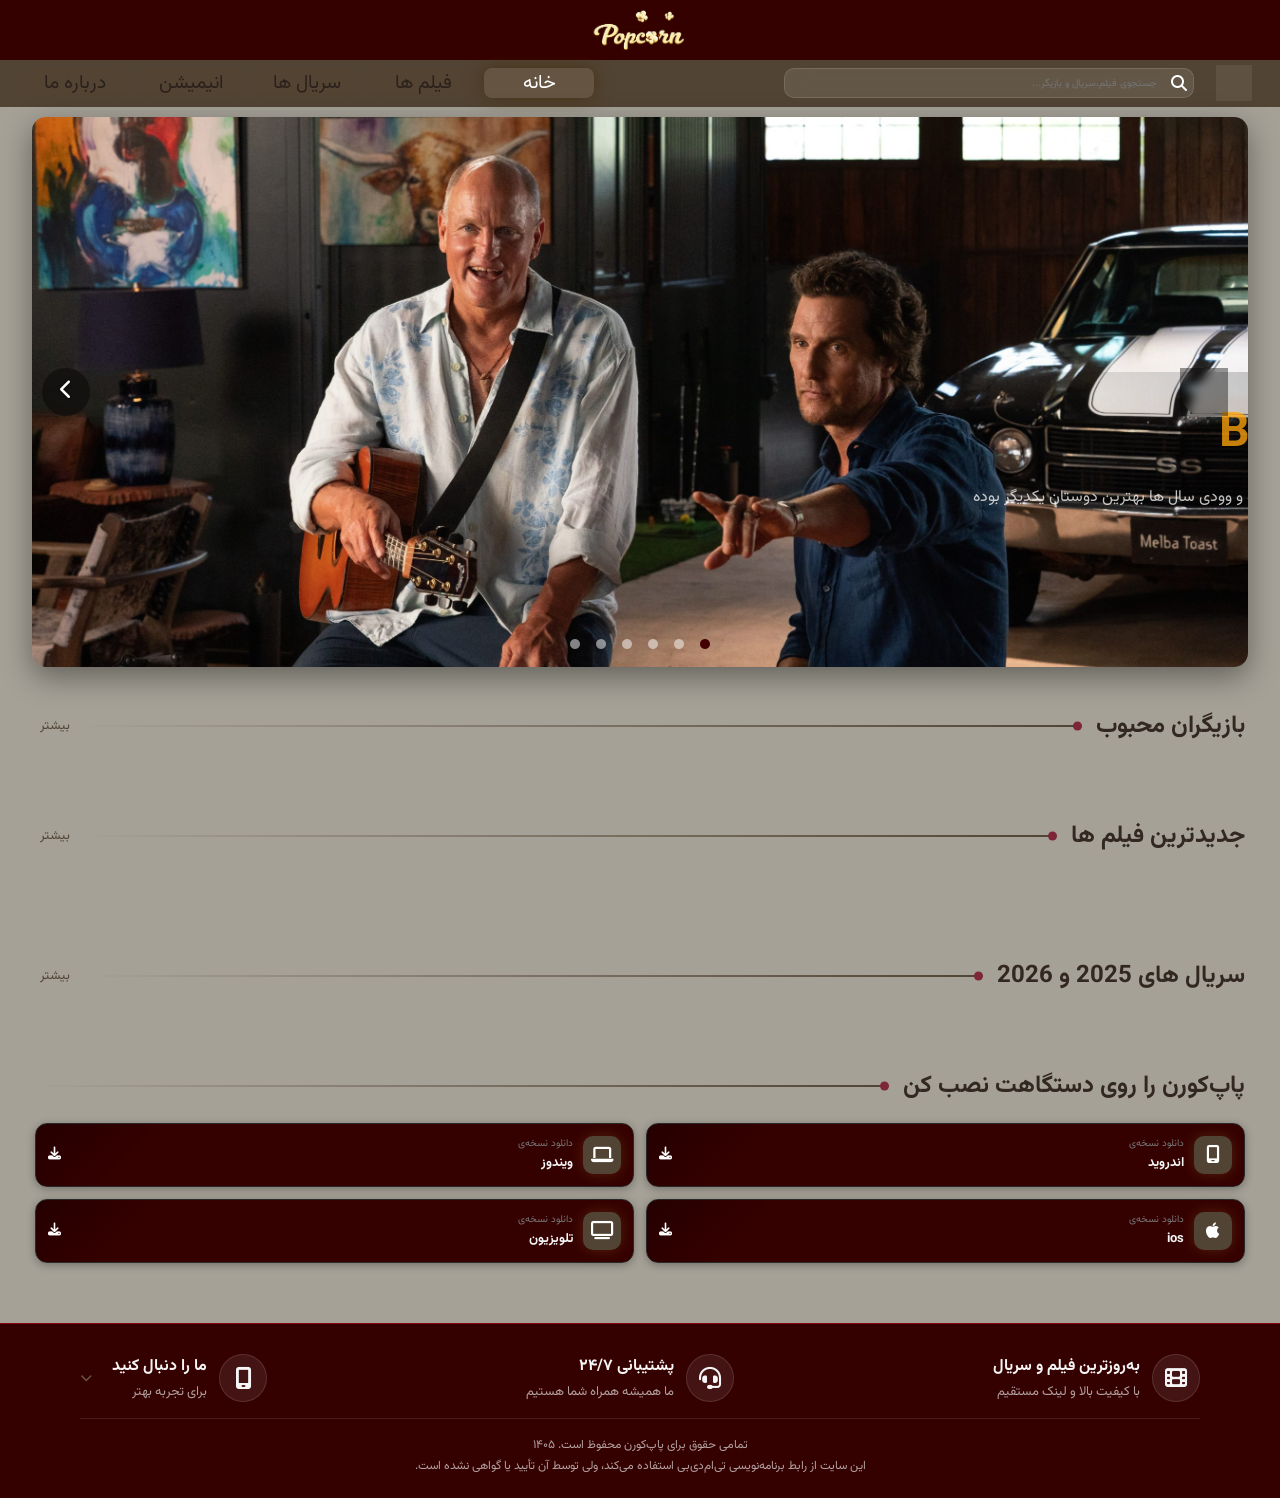
==== commit 2b73e88f: "modularize JavaScript files" ====
--- a/index.html
+++ b/index.html
@@ -81,11 +81,11 @@
                    
                 <section class="img1">
 
-                   <img class="slide" src="images/img.1.jpg" alt="Slide 1">
-
-                   <div class="img-text">
-                    <h1>Brothers</h1>
-                    <p>سریال برادرها درمورد متیو و وودی سال ها بهترین دوستان یکدیگر بوده اند،…</p>
+                   <img class="slide" src="images/img7.jpg" alt="Slide 1">
+
+                   <div class="img-text">
+                    <h1>Spider Man</h1>
+                    <p>پیتر پارکر تلاش میکند روی زندگی دانشگاهی خود تمرکز کند و مرد عنکبوتی...</p>
                     <button class="btnDownlode">دانلود و تماشا</button>
                    </div>
 
@@ -110,8 +110,8 @@
                    <img class="slide" src="images/img.4.jpg" alt="Slide 4">
 
                    <div class="img-text">
-                    <h1>Brothers</h1>
-                    <p>سریال برادرها درمورد متیو و وودی سال ها بهترین دوستان یکدیگر بوده اند،…</p>
+                    <h1>Heart of the beast</h1>
+                    <p>در فیلم قلب هیولا،پس از سقوط هواپیما دلخراش،افسر نیروهای دریای ویژه جیممز...</p>
                     <button class="btnDownlode">دانلود و تماشا</button>
                    </div>
 
@@ -123,8 +123,8 @@
                    <img class="slide" src="images/img.5.jpg" alt="Slide 5">
 
                    <div class="img-text">
-                    <h1>Brothers</h1>
-                    <p>سریال برادرها درمورد متیو و وودی سال ها بهترین دوستان یکدیگر بوده اند،…</p>
+                    <h1>Reacher</h1>
+                    <p>درباره سرباز کهنه کاری به نام جک ریچر است که به اشتباه متهم به قتل شده ...</p>
                     <button class="btnDownlode">دانلود و تماشا</button>
                    </div>
 
@@ -135,8 +135,8 @@
 
                   <img class="slide" src="images/img.6.jpg" alt="Slide 6">
                    <div class="img-text">
-                    <h1>Brothers</h1>
-                    <p>سریال برادرها درمورد متیو و وودی سال ها بهترین دوستان یکدیگر بوده اند،…</p>
+                    <h1>Moana</h1>
+                    <p>موانا به ندای اقیانوس پاسخ می دهد و برای اولین بار با همراهی نیمرخ خدا...</p>
                     <button class="btnDownlode">دانلود و تماشا</button>
                    </div>
                 
@@ -183,7 +183,7 @@
 
                       <section class="section-divider"> </section>
 
-                          <a href="#" class="more-link"> بیشتر  </a>
+                          <a href="#" class="more-link" data-goto="tab2"> بیشتر </a>
                 
                 </div>
 
@@ -446,7 +446,7 @@
 </footer>
 
 
-    <script src="js/index.js"></script>
+    <script type="module" src="js/index.js"></script>
 
 </body>
 </html>
--- a/styles/style.css
+++ b/styles/style.css
@@ -401,6 +401,12 @@
   filter: drop-shadow(0 1px 2px rgba(0, 0, 0, 0.5));
 }
 
+.next,
+.back,
+.dots {
+  z-index: 3;
+}
+
 .dots {
     display: flex;
     justify-content: center;
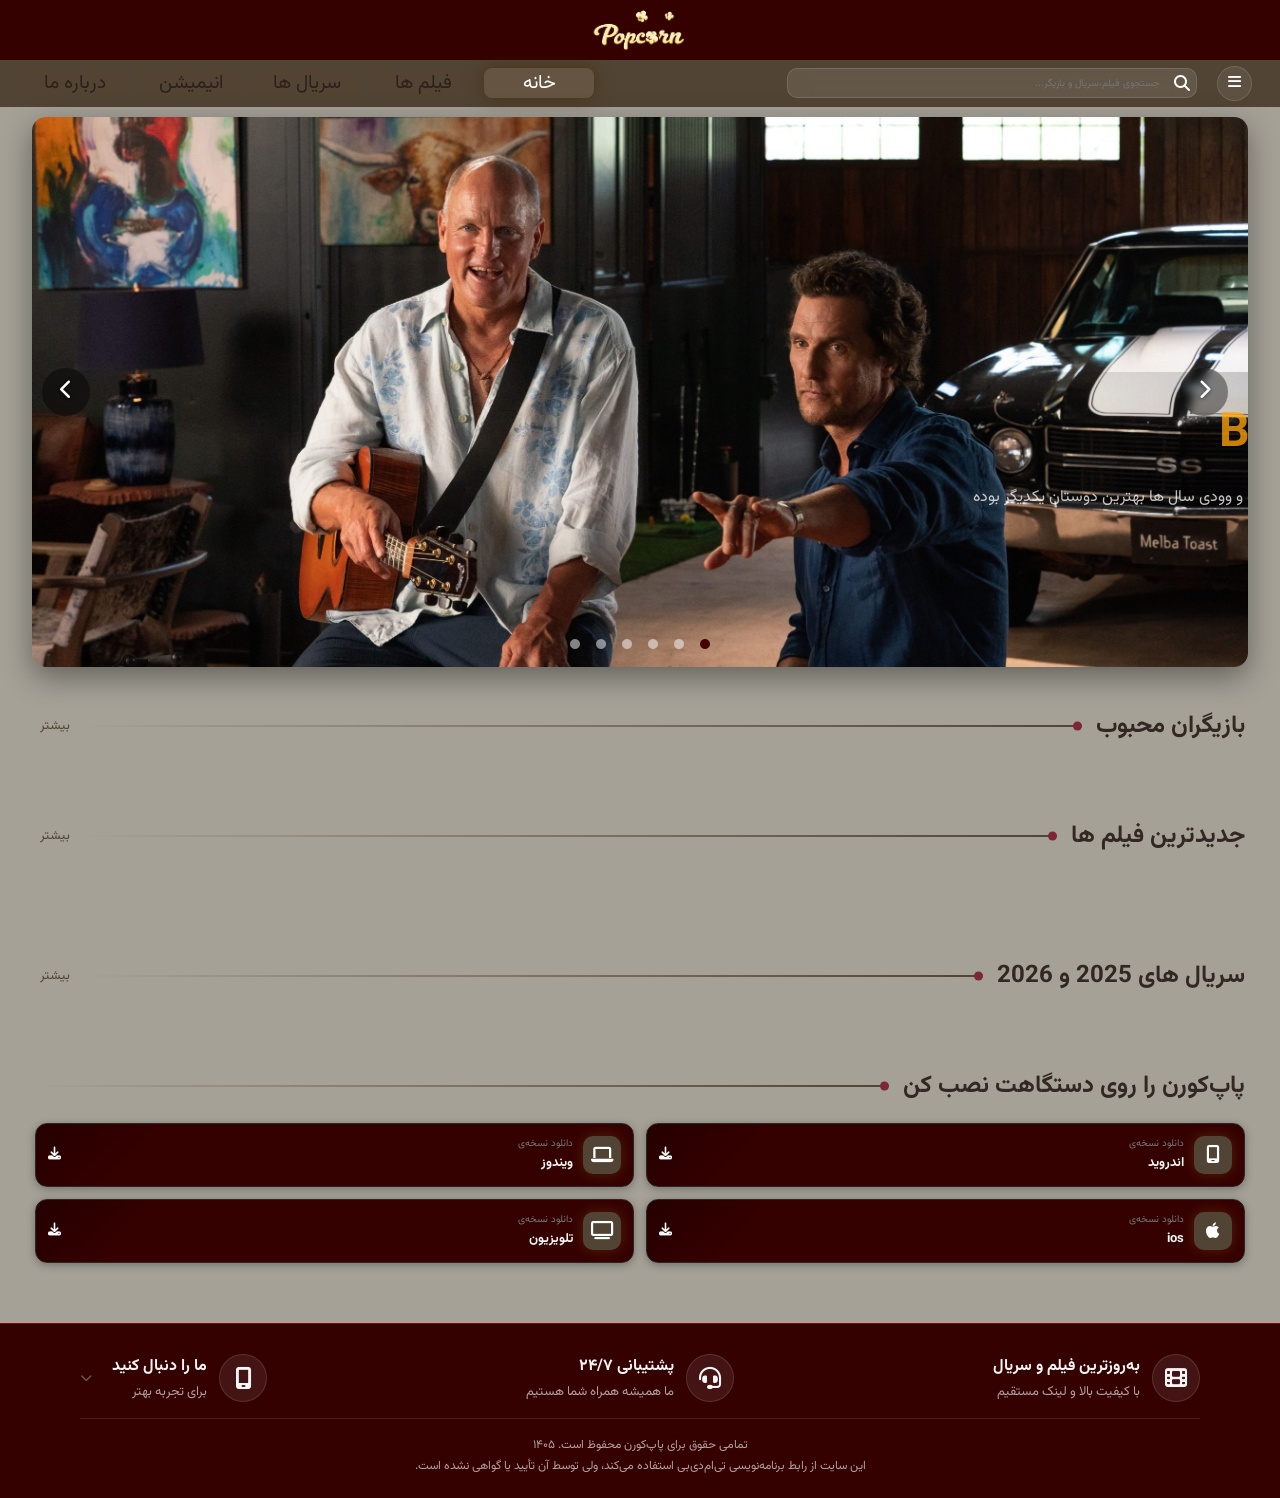
==== commit e625dcca: "add menu bar and singin" ====
--- a/index.html
+++ b/index.html
@@ -19,9 +19,9 @@
             <img src="images/popcorn-l.png" alt="">
         </section>
           <div class="btnUser">
-            <button class="user-btn" id="userBtn">
-              <i class="fa-regular fa-user" style="color: rgb(255, 255, 255);"></i>
-            </button>
+           <button class="user-btn" id="userBtn" aria-label="منو">
+             <i class="fa-solid fa-bars" style="color: rgb(255, 255, 255);"></i>
+           </button>
 
             <div class="search-wrapper">
               <i class="fa-solid fa-magnifying-glass search-icon" style="color: rgb(255, 255, 255);"></i>
@@ -359,8 +359,7 @@
             <label><input type="checkbox" name="genre" value="comedy"/> کمدی </label>
 
             <label><input type="checkbox" name="genre" value="drama"/> درام </label>
-            <label><input type="checkbox" name="genre" value="animation"/> انیمیشن </label>
-             <label><input type="checkbox" name="genre" value="action"/> انیمیشن </label>
+
 
         </div>
     </details>
@@ -379,7 +378,59 @@
         </section>
 
         <section class="tab-content" id="tab3"></section>
-        <section class="tab-content" id="tab4"></section>
+
+        <!--------------انیمیشن--------------------------->
+        <section class="tab-content" id="tab4">
+          <section class="movie-page-layout">
+
+  <form id="animationFilterForm">
+
+    <section class="movie-filter">
+      <h2 class="filter-title">فیلتر انیمیشن</h2>
+
+      <details class="filter-row">
+        <summary>رده سنی</summary>
+        <div class="filter-row-content">
+          <label><input type="radio" name="age" value="g" /> همه سنین</label>
+          <label><input type="radio" name="age" value="pg" /> با نظارت والدین</label>
+          <label><input type="radio" name="age" value="pg13" /> ۱۳ سال به بالا</label>
+          <label><input type="radio" name="age" value="r" /> ۱۷ سال به بالا</label>
+        </div>
+      </details>
+
+      <details class="filter-row">
+        <summary>سال تولید</summary>
+        <div class="filter-row-content">
+          <section class="year">
+            <label for="animationYearFilter">سال</label>
+            <input type="number" id="animationYearFilter" name="animationYearFilter" />
+          </section>
+        </div>
+      </details>
+
+      <details class="filter-row">
+        <summary>ژانر</summary>
+        <div class="filter-row-content">
+          <label><input type="checkbox" name="animationGenre" value="family" /> خانوادگی</label>
+          <label><input type="checkbox" name="animationGenre" value="comedy" /> کمدی</label>
+          <label><input type="checkbox" name="animationGenre" value="adventure" /> ماجراجویی</label>
+          <label><input type="checkbox" name="animationGenre" value="fantasy" /> فانتزی</label>
+          <label><input type="checkbox" name="animationGenre" value="action" /> اکشن</label>
+          <label><input type="checkbox" name="animationGenre" value="scifi" /> علمی‌تخیلی</label>
+          <label><input type="checkbox" name="animationGenre" value="drama" /> درام</label>
+        </div>
+      </details>
+
+      <button type="button" class="btn-primary" id="applyAnimationFilterBtn">اعمال فیلتر</button>
+      <button type="button" class="btn-secondary" id="clearAnimationFilterBtn">حذف فیلتر</button>
+    </section>
+
+  </form>
+
+  <section id="animationList"></section>
+
+</section>
+        </section>
         <section class="tab-content" id="tab5"></section>
 
 
@@ -446,6 +497,39 @@
 </footer>
 
 
+<!------------------------------منوی کناره صفحه------------------------>
+
+<div class="side-overlay" id="sideOverlay"></div>
+
+<aside class="side-menu" id="sideMenu" aria-hidden="true">
+
+  <button class="side-close" id="sideClose" aria-label="بستن">
+    <i class="fa-solid fa-xmark"></i>
+  </button>
+
+  <nav class="side-list">
+
+    <a href="create-account.html" class="side-item">
+      <i class="fa-regular fa-user"></i>
+      <span>ورود و ثبت نام</span>
+    </a>
+
+    <a href="#" class="side-item">
+      <i class="fa-solid fa-crown"></i>
+      <span>خرید اشتراک</span>
+    </a>
+
+    <button type="button" class="side-item" id="darkToggle" aria-pressed="false">
+      <i class="fa-solid fa-moon" id="darkIcon"></i>
+      <span>دارک مود</span>
+      <span class="side-switch"></span>
+    </button>
+
+  </nav>
+
+</aside>
+
+
     <script type="module" src="js/index.js"></script>
 
 </body>
--- a/styles/style.css
+++ b/styles/style.css
@@ -26,6 +26,7 @@
   --color-btn-bg-hover: rgba(0, 0, 0, 0.7);
   --color-btn-icon: #ffffff;
   --background-color: #f5efe6 ;
+  --menu-bar-bg:#aba59c;
   --slider-width: 300px;
   --slider-height: 400px;
 
@@ -111,7 +112,7 @@
     height: 35px;
     width: 35px;
     font-size: 15px;
-    margin: 3px;
+    
     margin-right: 8px;
 
 
@@ -125,7 +126,7 @@
 
 .user-btn:hover {
     background: rgba(255, 255, 255, 0.1);
-    border-color: rgba(229, 9, 20, 0.5);
+    border-color:var(--text-secondary);
 }
 
 
@@ -809,8 +810,8 @@
   max-width: 380px;
   padding: 24px 20px 20px;
   color: var(--text);
-  background: linear-gradient(160deg, var(--surface-light) 0%, var(--surface) 30%);
-  border: 1px solid var(--border-red);
+  background-color:var(--surface);
+  border: 1px solid var(--black);
   border-radius: 16px;
   box-shadow: var(--shadow-lg), var(--red-glow);
   transform: translateY(20px) scale(0.96);
@@ -968,7 +969,7 @@
 
 
 
-/* ---------- footer---------- */
+/* ------*----------------- footer-------------------------------- */
 
 .site-footer {
   margin-top: 40px;
@@ -1120,8 +1121,6 @@
 
 /*-------------------------------filter-----------------*/
 
-
-
 .movie-page-layout {
   display: flex;
   flex-direction: column;
@@ -1134,15 +1133,15 @@
   width: 100%;
 }
 
-
+/* باکس بیرونی: کرمی */
 .movie-filter {
   display: flex;
   flex-direction: column;
   gap: 10px;
   padding: 16px;
-  color: var(--text);
-  background: linear-gradient(160deg, var(--surface-light) 0%, var(--surface) 2%);
-  border: 1px solid var(--border-red);
+  color: var(--text-secondary);
+  background: var(--background-color);
+  border: 1px solid var(--menu-desktop-bg);
   border-radius: 14px;
   box-shadow: var(--shadow-md);
 }
@@ -1152,20 +1151,21 @@
   padding-bottom: 12px;
   font-size: 16px;
   font-weight: 700;
-  border-bottom: 1px solid rgba(255, 255, 255, 0.1);
-}
-
-
+  border-bottom: 1px solid rgba(0, 0, 0, 0.12);
+}
+
+/* باکس‌های داخلی (سال، ژانر و ...): قرمز */
 .filter-row {
   overflow: hidden;
-  background: rgba(255, 255, 255, 0.04);
+  color: var(--text);
+  background: var(--filter-bg);
   border: 1px solid var(--border);
   border-radius: 10px;
   transition: border-color var(--transition-normal);
 }
 
 .filter-row[open] {
-  border-color: var(--border-red);
+  border-color: var(--menu-desktop-bg);
 }
 
 .filter-row summary {
@@ -1177,9 +1177,7 @@
   font-weight: 600;
   cursor: pointer;
   list-style: none;
-  
-}
-
+}
 
 .filter-row summary::-webkit-details-marker {
   display: none;
@@ -1191,7 +1189,7 @@
   font-family: "Font Awesome 6 Free";
   font-weight: 900;
   font-size: 11px;
-  color: var(--menu-desktop-bg);
+  color: var(--text);
   transition: transform var(--transition-normal);
 }
 
@@ -1204,14 +1202,11 @@
   grid-template-columns: repeat(2, 1fr);
   gap: 8px;
   padding: 4px 12px 14px;
-  
-}
-
+}
 
 .filter-row-content label:has(input[type="checkbox"]) {
   display: flex;
   align-items: center;
-  
   gap: 6px;
   padding: 6px 12px;
   font-size: 12px;
@@ -1225,18 +1220,14 @@
 /* گزینه انتخاب‌شده */
 .filter-row-content label:has(input:checked) {
   color: var(--white);
-  
-  background: var(--menu-desktop-bg);
-  border-color: var(--menu-desktop-bg);
-
+  background: var(--primary-dark);
+  border-color: var(--black);
 }
 
 .filter-row-content input[type="checkbox"] {
   width: 14px;
   height: 14px;
-  accent-color: var(--background);
-  
-  
+  accent-color: var(--background-color);
 }
 
 /* سال  */
@@ -1249,7 +1240,7 @@
 
 .year label {
   font-size: 12px;
-  color: var(--text-muted);
+  color: var(--text);
 }
 
 #yearFilter {
@@ -1283,7 +1274,6 @@
   appearance: textfield;
 }
 
-
 .btn-primary {
   margin-top: 6px;
   padding: 11px;
@@ -1291,15 +1281,15 @@
   font-weight: 700;
   cursor: pointer;
   color: var(--white);
-  background: var(--menu-desktop-bg);
-  border: 2px solid var(--menu-desktop-bg);
+  background: var(--filter-bg);
+  border: 2px solid var(--primary-dark);
   border-radius: 10px;
   transition: var(--transition-normal);
 }
 
 .btn-primary:hover {
-  color: var(--black);
-  background: var(--modal-dwn-hover);
+  color: var(--background-color);
+  background: var(--primary-dark);
   box-shadow: 0 0 18px var(--modal-btn-bg-hover);
 }
 
@@ -1314,15 +1304,15 @@
   cursor: pointer;
   color: var(--text-secondary);
   background: transparent;
-  border: 2px solid var(--menu-desktop-bg);
-  background: var(--menu-desktop-bg);
+  border: 2px solid var(--primary-dark);
+  background: var(--filter-bg);
   border-radius: 10px;
   transition: var(--transition-normal);
 }
 
 .btn-secondary:hover {
-  color: var(--black);
-  background: var(--modal-dwn-hover);
+  color: var(--background);
+  background: var(--primary-dark);
   box-shadow: 0 0 18px var(--modal-btn-bg-hover);
 }
 
@@ -1344,6 +1334,155 @@
   text-align: center;
   color: var(--text-secondary);
 }
+
+
+/* ----------------------- side menu ------------------- */
+
+.side-overlay {
+  position: fixed;
+  inset: 0;
+  z-index: 1100;
+  background: rgba(5, 5, 5, 0.6);
+  backdrop-filter: blur(4px);
+  -webkit-backdrop-filter: blur(4px);
+  opacity: 0;
+  visibility: hidden;
+  transition: opacity var(--transition-normal),
+              visibility var(--transition-normal);
+}
+
+.side-overlay.open {
+  opacity: 1;
+  visibility: visible;
+}
+
+.side-menu {
+  position: fixed;
+  top: 0;
+  right: 0;
+  z-index: 1200;
+  display: flex;
+  flex-direction: column;
+  gap: 20px;
+  width: min(280px, 80vw);
+  height: 100%;
+  padding: 20px 16px;
+  color: var(--text);
+  background:var(--menu-bar-bg);
+  border-left: 1px solid var(--border-red);
+  box-shadow: var(--shadow-lg);
+  transform: translateX(100%);
+  visibility: hidden;
+  transition: transform var(--transition-normal),
+              visibility var(--transition-normal);
+}
+
+.side-menu.open {
+  transform: translateX(0);
+  visibility: visible;
+}
+
+.side-close {
+  align-self: flex-end;
+  width: 30px;
+  height: 30px;
+  font-size: 14px;
+  cursor: pointer;
+  color: var(--text);
+  background: var(--filter-bg);
+  border: 1px solid rgba(255, 255, 255, 0.12);
+  border-radius: 50%;
+  transition: var(--transition-fast);
+}
+
+.side-close:hover {
+  background: var(--primary-dark);
+  border-color: var(--border-red);
+  transform: rotate(90deg);
+}
+
+.side-list {
+  display: flex;
+  flex-direction: column;
+  gap: 10px;
+}
+
+.side-item {
+  display: flex;
+  align-items: center;
+  gap: 12px;
+  width: 100%;
+  padding: 12px;
+  font-size: 14px;
+  text-align: right;
+  text-decoration: none;
+  cursor: pointer;
+  color: var(--text);
+  background: var(--filter-bg);
+  border: 1px solid var(--black);
+  border-radius: 10px;
+  transition: var(--transition-fast);
+}
+
+.side-item:hover {
+  border-color: var(--border-red);
+  transform: translateX(-4px);
+}
+
+.side-item i {
+  width: 20px;
+  text-align: center;
+  color: var(--menu-desktop-bg);
+}
+
+.side-switch {
+  position: relative;
+  margin-inline-start: auto;
+  width: 36px;
+  height: 20px;
+  background: rgba(255, 255, 255, 0.2);
+  border-radius: 20px;
+  transition: background var(--transition-normal);
+}
+
+.side-switch::after {
+  content: "";
+  position: absolute;
+  top: 2px;
+  right: 2px;
+  width: 16px;
+  height: 16px;
+  background: var(--white);
+  border-radius: 50%;
+  transition: transform var(--transition-normal);
+}
+
+#darkToggle[aria-pressed="true"] .side-switch {
+  background: var(--menu-desktop-bg);
+}
+
+#darkToggle[aria-pressed="true"] .side-switch::after {
+  transform: translateX(-16px);
+}
+
+
+/* ---------- dark mode ---------- */
+
+body.dark-mode {
+  --background: #1b1512;
+  --background-color: #2a201b;
+  --text-secondary: #e6d9c8;
+  --bg-menu: rgba(255, 255, 255, 0.06);
+  --menu-bar-bg: #2a201b;
+
+
+}
+
+body.dark-mode .side-menu {
+  background: #2a201b;
+  border-left-color: var(--primary-dark);
+}
+
 
 
 
@@ -1611,27 +1750,28 @@
   }
 
   /* ------------------filter------------   */
-  .movie-filter {
+   .movie-filter {
     flex-direction: row;
     flex-wrap: wrap;
     align-items: flex-start;
     gap: 12px;
-    color: var(--text);
-    background: var(--surface);
-    border: 1px solid var(--border-red);
+    color: var(--text-secondary);
+    background: var(--bg-menu);
+    border: 1px solid var(--menu-desktop-bg);
     margin-bottom: 40px;
   }
 
   .filter-title {
     flex: 0 0 100%;
-    border-bottom: 1px solid rgba(255, 255, 255, 0.1);
-  }
-
-  
+    border-bottom: 1px solid rgba(0, 0, 0, 0.12);
+  }
+
+ 
   .filter-row {
     flex: 1 1 0;
     min-width: 180px;
-    background: rgba(255, 255, 255, 0.04);
+    color: var(--text);
+    background: var(--filter-bg);
     border: 1px solid var(--border);
   }
 
@@ -1640,9 +1780,8 @@
   }
 
   .filter-row summary::after {
-    color: var(--warning);
-  }
-
+    color: var(--text);
+  }
 
   .filter-row-content label:has(input[type="checkbox"]) {
     color: var(--text);
@@ -1652,52 +1791,55 @@
 
   .filter-row-content label:has(input:checked) {
     color: var(--white);
-    background: var(--menu-desktop-bg);
-    border-color: var(--menu-desktop-bg);
+    background: var(--primary-dark);
+    border-color: var(--black);
   }
 
   .filter-row-content input[type="checkbox"] {
     accent-color: var(--background);
   }
 
-  /* سال  */
+  /* سال */
   .year label {
-    color: var(--text-muted);
+    color: var(--text);
   }
 
   #yearFilter {
     color: var(--text);
     background: rgba(255, 255, 255, 0.08);
     border: 1px solid rgba(255, 255, 255, 0.12);
+    width: 160px;
   }
 
   #yearFilter:focus {
-    border-color: var(--warning);
-  }
-
-  
-.btn-primary {
-  flex: 0 0 100%;
-  width: 200px;
-  max-width: 100%;
-  height: 46px;
-  margin: 6px auto 0;
-}
-
-.btn-secondary {
-  flex: 0 0 100%;
-  width: 200px;
-  max-width: 100%;
-  height: 46px;
-  margin: 0 auto;
-  color: var(--text);
-  border-color: rgba(255, 255, 255, 0.3);
-}
-
-.btn-secondary:hover {
-  background: rgba(255, 255, 255, 0.1);
-}
-
+    border-color: var(--black);
+  }
+
+  .btn-primary {
+    flex: 0 0 100%;
+    width: 200px;
+    max-width: 100%;
+    height: 46px;
+    margin: 6px auto 0;
+    background-color: var(--filter-bg);
+    
+  }
+
+  .btn-secondary {
+    flex: 0 0 100%;
+    width: 200px;
+    max-width: 100%;
+    height: 46px;
+    margin: 0 auto;
+    color: var(--white);
+    border-color: var(--menu-desktop-bg);
+    background-color: var(--filter-bg);
+  }
+
+  .btn-secondary:hover {
+    color: var(--backgroun--);
+    background: var(--primary-dark);
+  }
 
   #movieList {
     grid-template-columns: repeat(4, 1fr);
@@ -1753,6 +1895,7 @@
   .user-btn{
     
     transform: translateX(10px);
+   
   }
 
   .btnUser .user-btn {
@@ -1882,7 +2025,7 @@
 
   .btn-primary {
     flex: 0 0 140px;
-     width: auto;
+    width: auto;
     align-self: flex-start;
     margin: 0;
 }
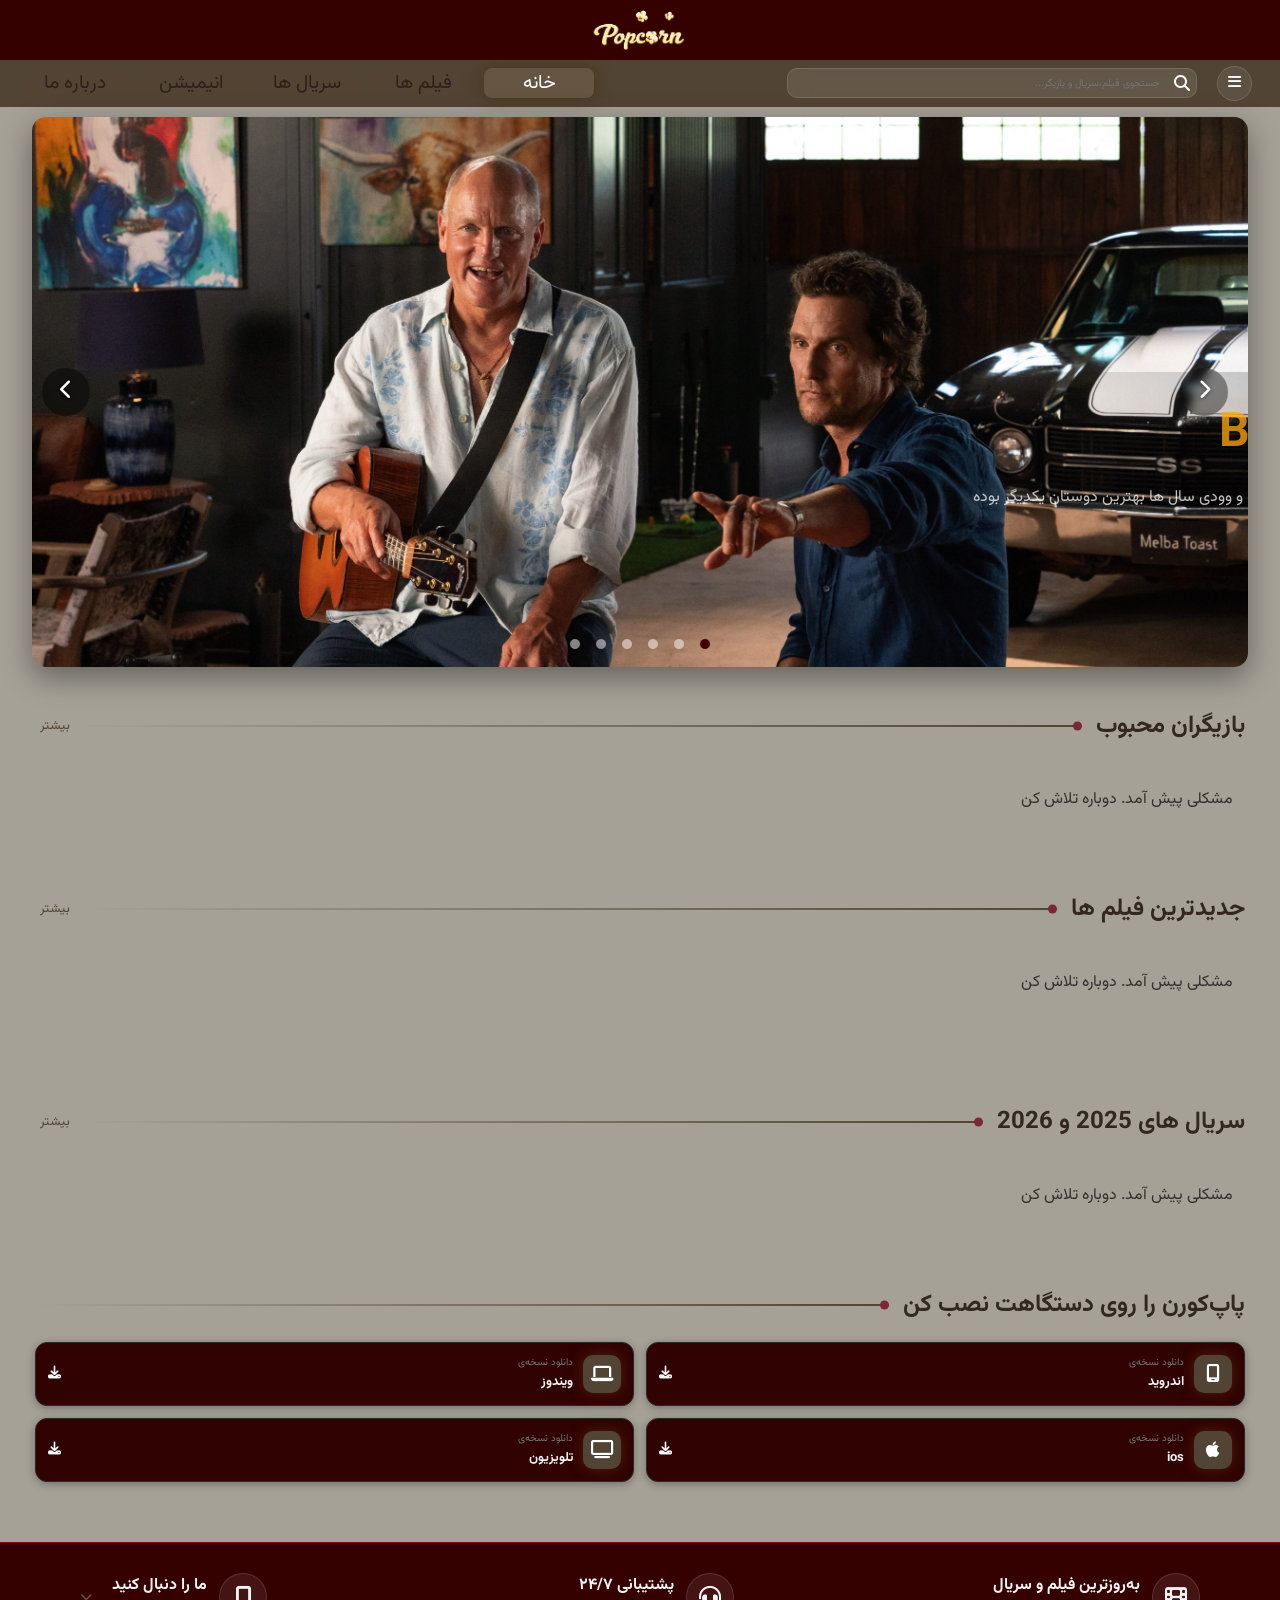
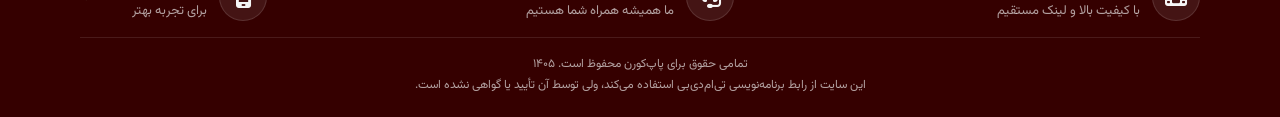
==== commit 93ad9a1c: "add dark mode and signup" ====
--- a/index.html
+++ b/index.html
@@ -509,7 +509,7 @@
 
   <nav class="side-list">
 
-    <a href="create-account.html" class="side-item">
+    <a href="login.html" class="side-item">
       <i class="fa-regular fa-user"></i>
       <span>ورود و ثبت نام</span>
     </a>
--- a/styles/style.css
+++ b/styles/style.css
@@ -719,7 +719,7 @@
   cursor: pointer;
   text-align: right;
   color: var(--text);
-  background: linear-gradient(135deg, var( --model-box-sh)0%, var(--surface) 20%);
+  background-color:rgb(48, 2, 2);
   border: 1px solid var(--border);
   border-radius: 12px;
   box-shadow: var(--shadow-sm);
@@ -1098,7 +1098,7 @@
   font-size: 13px;
   color: var(--text);
   text-decoration: none;
-  background: rgba(255, 255, 255, 0.06);
+  background-color:var(--menu-desktop-bg);
   border: 1px solid rgba(255, 255, 255, 0.12);
   border-radius: 10px;
   transition: var(--transition-fast);
@@ -1465,25 +1465,156 @@
   transform: translateX(-16px);
 }
 
-
-/* ---------- dark mode ---------- */
+/* ---------- حالت تاریک (مشکی، زرشکی، رز خاکی و قهوه‌ای) ---------- */
 
 body.dark-mode {
-  --background: #1b1512;
-  --background-color: #2a201b;
-  --text-secondary: #e6d9c8;
-  --bg-menu: rgba(255, 255, 255, 0.06);
-  --menu-bar-bg: #2a201b;
-
-
+  --background: #100e0e;
+  --background-color: #140a10;
+  --surface: #171313;
+  --surface-light: #140a10;
+  --surface-hover: #221219;
+  --model-box-sh: #0f0e0e;
+  --filter-bg: #2a0d17;
+  --menu-bar-bg: #140a10;
+  --bg-menu: rgba(255, 255, 255, 0.07);
+
+  --primary: #41131e;
+  --primary-hover: #6b2335;
+  --primary-dark: #5a1c2b;
+  --menu-desktop-bg: #876151;
+  --menu-desktop-text: #f5ebf1;
+  --modal-dwn-hover: #a67b69;
+  --modal-btn-bg-hover: rgba(135, 97, 81, 0.35);
+
+  --text: #f5ebf1;
+  --text-secondary: #e6d6e0;
+  --text-muted: #9a8895;
+
+  --border: #2a1822;
+  --border-red: rgba(153, 107, 114, 0.6);
+
+  --red-glow: 0 0 20px rgba(153, 107, 114, 0.25);
+
+  --warning: #876151;
+
+  color: var(--text);
+}
+
+
+/* ---------- اصلاح جزئیات ---------- */
+
+body.dark-mode .btnUser {
+  background: var(--surface);
+}
+
+body.dark-mode .user-btn,
+body.dark-mode .search-box {
+  color: var(--text);
 }
 
 body.dark-mode .side-menu {
-  background: #2a201b;
-  border-left-color: var(--primary-dark);
-}
-
-
+  border-left-color: var(--border);
+}
+
+body.dark-mode .btn-primary:hover,
+body.dark-mode .btn-secondary:hover {
+  background: #340d16;
+  color: var(--white);
+  box-shadow: 0 0 18px rgba(27, 19, 20, 0.4);
+}
+
+/* تب فعال: زرشکی با یه خط نازک صورتی دورش */
+body.dark-mode .tablinks-active {
+  background: var(--primary);
+  color: var(--white);
+  box-shadow: 0 0 0 1px var(--border-red),
+              0 0 18px rgba(60, 39, 42, 0.35);
+}
+
+body.dark-mode .social-menu a {
+  background-color: var(--primary);
+  color: var(--text);
+}
+
+/* مودال و کارت‌های اپ توی پس‌زمینه‌ی مشکی گم نشن */
+body.dark-mode .modal-box {
+  background-color: var(--background-color);
+  border-color: var(--border-red);
+}
+
+body.dark-mode .app-card {
+  background: var(--background-color);
+}
+
+body.dark-mode .app-card-icon,
+body.dark-mode .modal-icon {
+  box-shadow: 0 0 0 1px var(--border-red),
+              0 0 14px rgba(153, 107, 114, 0.4);
+}
+
+body.dark-mode .filter-row-content label:has(input:checked) {
+  border-color: #996b72;
+}
+
+body.dark-mode .btnDownlode {
+  background-color: rgba(135, 97, 81, 0.35);
+}
+
+/* رنگ‌های تأکیدی که با زرشکی نمی‌خونن، قهوه‌ای بشن */
+body.dark-mode .more-link,
+body.dark-mode .dots button.active,
+body.dark-mode .dots button:hover {
+  color: #876151;
+}
+
+body.dark-mode .more-link:hover {
+  color: #a67b69;
+}
+
+body.dark-mode .section-divider {
+  background: linear-gradient(to left, #996b72, transparent);
+}
+
+body.dark-mode .section-divider::after {
+  background-color: #996b72;
+}
+
+body.dark-mode .modal-divider {
+  background: linear-gradient(to left, #996b72, transparent);
+}
+
+body.dark-mode .actor-photo {
+  border-color: #996b72;
+}
+
+body.dark-mode .actor-card:hover .actor-photo {
+  border-color: #a67b69;
+}
+
+body.dark-mode .movie-card {
+  border-color: transparent;
+}
+
+body.dark-mode .movie-card:hover {
+  border-color: var(--border-red);
+}
+
+/* پایین اسلایدر آروم توی پس‌زمینه محو بشه */
+body.dark-mode .home-active::after {
+  content: "";
+  position: absolute;
+  inset: auto 0 0 0;
+  height: 30%;
+  background: linear-gradient(to top, var(--background), transparent);
+  pointer-events: none;
+  z-index: 2;
+}
+
+.state-message {
+  text-align: center;
+  padding: 24px 12px;
+  opacity: 0.7;
+}
 
 
 /*------------------------------tablet---------------------*/
@@ -1546,18 +1677,12 @@
         position: relative;
         overflow: hidden;
         aspect-ratio: 16 / 9;
-        width: 100%;
+        width: 92%;
         
         display: flex;
     
 }
 
-
-
-.sliderImages-mobile {
-    display: none;
-
-}
 
 
 .sliderImages {
@@ -1566,9 +1691,8 @@
     justify-content: center;
     align-items: center;
     width: 100%;
-}
-
-
+    
+}
 
 
 
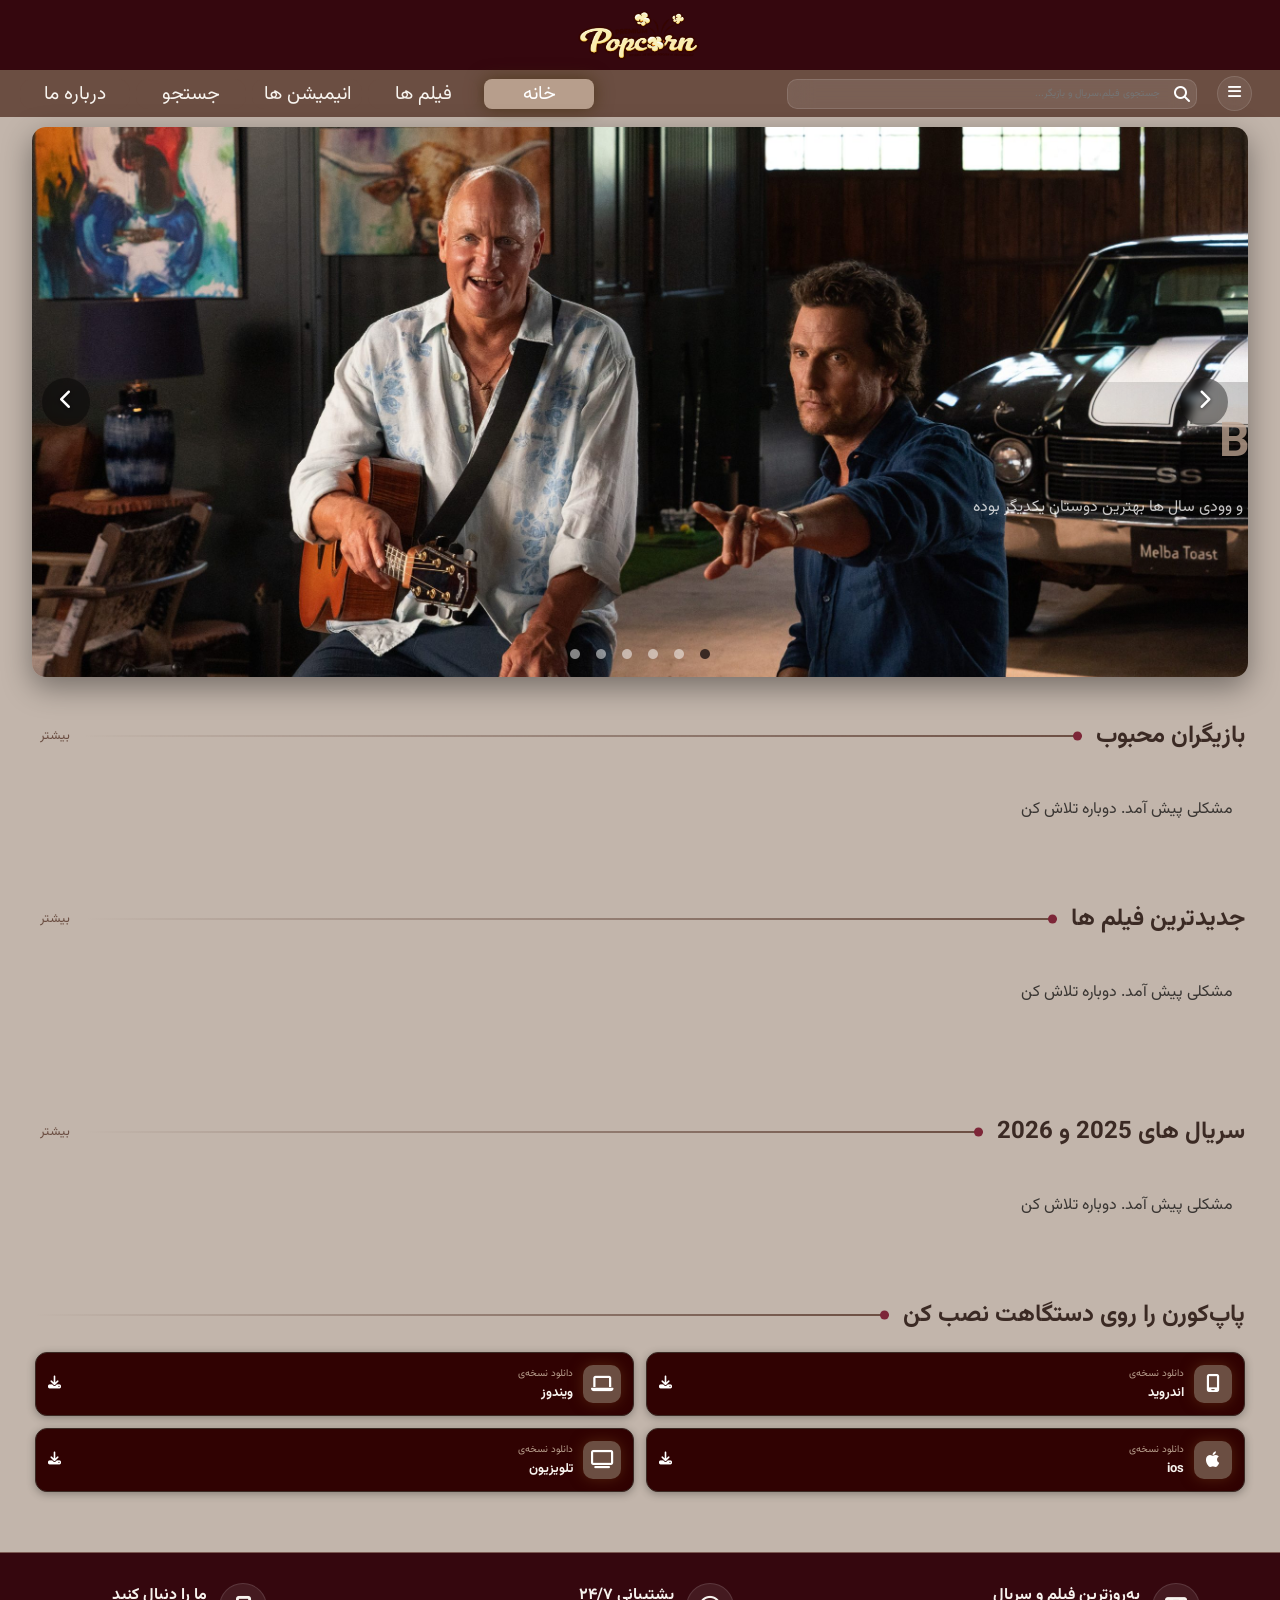
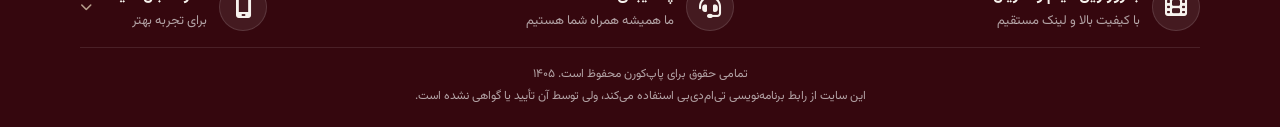
==== commit 74e9c5f8: "add dark mode and change signup and root" ====
--- a/index.html
+++ b/index.html
@@ -30,8 +30,8 @@
             <section class="menu-desktip">
                 <button class="tablinks-active" data-tab="tab1"> خانه </button>
                 <button class="tablinks" data-tab="tab2"> فیلم ها </button>
-                <button class="tablinks" data-tab="tab3"> سریال ها </button>
-                <button class="tablinks" data-tab="tab4"> انیمیشن </button>
+                <button class="tablinks" data-tab="tab3">  انیمیشن ها </button>
+                <button class="tablinks" data-tab="tab4"> جستجو </button>
                 <button class="tablinks" data-tab="tab5"> درباره ما </button>
             </section>            
          </div>
@@ -48,8 +48,8 @@
             <section class="menu">
                 <button class="tablinks-active" data-tab="tab1"> خانه </button>
                 <button class="tablinks" data-tab="tab2"> فیلم ها </button>
-                <button class="tablinks" data-tab="tab3"> سریال ها </button>
-                <button class="tablinks" data-tab="tab4"> انیمیشن </button>
+                <button class="tablinks" data-tab="tab3"> انیمیشن ها </button>
+                <button class="tablinks" data-tab="tab4"> جستجو </button>
                 <button class="tablinks" data-tab="tab5"> درباره ما </button>
             </section>
 
@@ -377,10 +377,10 @@
             </section>
         </section>
 
-        <section class="tab-content" id="tab3"></section>
+        
 
         <!--------------انیمیشن--------------------------->
-        <section class="tab-content" id="tab4">
+        <section class="tab-content" id="tab3">
           <section class="movie-page-layout">
 
   <form id="animationFilterForm">
@@ -431,6 +431,47 @@
 
 </section>
         </section>
+
+<!---------------------------------------جستجو------------------------------------>
+
+        <section class="tab-content" id="tab4">
+  <section class="search-page">
+
+<div class="search-bar">
+  <div class="search-field">
+    <i class="fa-solid fa-magnifying-glass"></i>
+    <input type="text" id="searchPageInput" placeholder="جستجوی فیلم، سریال، بازیگر و ..." />
+    <button type="button" class="search-clear" id="searchPageClear" aria-label="پاک کردن">
+      <i class="fa-solid fa-xmark"></i>
+    </button>
+  </div>
+</div>
+
+    <div class="chips" id="searchChips">
+      <button type="button" class="chip" data-genre="28">اکشن</button>
+      <button type="button" class="chip" data-genre="35">کمدی</button>
+      <button type="button" class="chip" data-genre="27">ترسناک</button>
+      <button type="button" class="chip" data-genre="10749">عاشقانه</button>
+      <button type="button" class="chip" data-genre="878">علمی‌تخیلی</button>
+      <button type="button" class="chip" data-genre="16">انیمیشن</button>
+      <button type="button" class="chip" data-genre="80">جنایی</button>
+      <button type="button" class="chip" data-genre="99">مستند</button>
+      <button type="button" class="chip" data-genre="18">درام</button>
+    </div>
+
+    <h2 class="search-heading" id="searchHeading">ویژه</h2>
+
+    <section id="searchResults"></section>
+
+  </section>
+</section>
+
+
+
+
+
+
+
         <section class="tab-content" id="tab5"></section>
 
 
--- a/styles/style.css
+++ b/styles/style.css
@@ -1,52 +1,56 @@
 :root {
 
-  --primary: #524434;
-  --primary-hover: #ff1a25;
-  --primary-dark: #440104;
-  --bg-menu :rgba(84, 62, 42, 0.166);
-  --color-hero-overlay: #c6beb030;
-  --black: #050505;
-  --menu-desktop-bg:#655441;
-  --menu-desktop-text:#2b211c;
-  --background: #a5a197;
-  --surface: #350000;
-  --surface-light: #181818;
-  --surface-hover: #222222;
-  --filter-bg: #5a1a1f;
+  /* پالت تصویر:
+     زرشکی #5B0F1A | قهوه‌ای تیره #3B2A24 | قهوه‌ای #6B4E42 | کرم #B79E8C | سفید شیری #F7F3EE */
+
+  --primary: #6B4E42;
+  --primary-hover: #5B0F1A;
+  --primary-dark: #3B2A24;
+  --bg-menu: rgba(107, 78, 66, 0.25);
+  --color-hero-overlay: #b79e8c30;
+  --black: #3B2A24;
+  --menu-desktop-bg: #B79E8C;
+  --menu-desktop-text: #F7F3EE;
+  --background: #c2b5ab;
+  --surface: #35070e;
+  --surface-light: #3B2A24;
+  --surface-hover: #6B4E42;
+  --filter-bg: #5b0f1a;
   --white: #ffffff;
-  --text: #f5f5f5;
-  --text-secondary: #322721;
-  --text-muted: #777777;
-  --modal-close-bg:  rgba(255, 255, 255, 0.08);
-  --modal-btn-bg-hover:rgba(221, 200, 164, 0.45);
-  --modal-btn-bg: rgba(224, 151, 15, 0.363);
-  --modal-dwn-hover:#d1c5b7;
-  --model-box-sh:#250000;
+  --text: #F7F3EE;
+  --text-secondary: #3B2A24;
+  --text-muted: #B79E8C;
+  --modal-close-bg: rgba(247, 243, 238, 0.08);
+  --modal-btn-bg-hover: rgba(183, 158, 140, 0.45);
+  --modal-btn-bg: rgba(183, 158, 140, 0.36);
+  --modal-dwn-hover: #F7F3EE;
+  --model-box-sh: #3B2A24;
   --color-btn-bg: rgba(0, 0, 0, 0.4);
   --color-btn-bg-hover: rgba(0, 0, 0, 0.7);
   --color-btn-icon: #ffffff;
-  --background-color: #f5efe6 ;
-  --menu-bar-bg:#aba59c;
+  --background-color: #F7F3EE;
+  --menu-bar-bg:#6B4E42;
+  --menu-bar-box: #34070d;
   --slider-width: 300px;
   --slider-height: 400px;
 
   /* ===== رنگ وضعیت‌ها ===== */
   --success: #22c55e;
-  --warning: #f59e0b;
+  --warning: #B79E8C;
   --error: #ef4444;
   --info: #3b82f6;
 
   /* ===== Border ===== */
-  --border: #292929;
-  --border-light: #3a3a3a;
-  --border-red: rgba(229, 9, 20, 0.5);
+  --border: #3B2A24;
+  --border-light: #6B4E42;
+  --border-red: rgba(183, 158, 140, 0.55);
 
   /* ===== سایه ===== */
   --shadow-sm: 0 2px 8px rgba(0, 0, 0, 0.3);
   --shadow-md: 0 8px 24px rgba(0, 0, 0, 0.45);
   --shadow-lg: 0 15px 40px rgba(0, 0, 0, 0.6);
 
-  --red-glow: 0 0 20px rgba(229, 9, 20, 0.25);
+  --red-glow: 0 0 20px rgba(107, 78, 66, 0.4);
 
 
   /* ===== فونت ===== */
@@ -89,7 +93,7 @@
 
 
 .welcome img {
-    width: clamp(120px, 30vw, 220px);
+    width: clamp(130px, 30vw, 220px);
     height: auto;
     padding: 0;
     margin: 0;
@@ -1203,8 +1207,8 @@
   gap: 8px;
   padding: 4px 12px 14px;
 }
-
-.filter-row-content label:has(input[type="checkbox"]) {
+.filter-row-content label:has(input[type="checkbox"]),
+.filter-row-content label:has(input[type="radio"]) {
   display: flex;
   align-items: center;
   gap: 6px;
@@ -1224,12 +1228,12 @@
   border-color: var(--black);
 }
 
-.filter-row-content input[type="checkbox"] {
+.filter-row-content input[type="checkbox"],
+.filter-row-content input[type="radio"] {
   width: 14px;
   height: 14px;
   accent-color: var(--background-color);
 }
-
 /* سال  */
 .year {
   display: flex;
@@ -1243,7 +1247,8 @@
   color: var(--text);
 }
 
-#yearFilter {
+#yearFilter,
+#animationYearFilter {
   flex: 1;
   height: 36px;
   padding: 0 12px;
@@ -1257,19 +1262,21 @@
   border-radius: 8px;
   transition: var(--transition-fast);
 }
-
-#yearFilter:focus {
+#yearFilter:focus,
+#animationYearFilter:focus {
   border-color: var(--warning);
 }
 
-/* حذف دکمه‌های بالا و پایین ورودی عددی */
 #yearFilter::-webkit-outer-spin-button,
-#yearFilter::-webkit-inner-spin-button {
+#yearFilter::-webkit-inner-spin-button,
+#animationYearFilter::-webkit-outer-spin-button,
+#animationYearFilter::-webkit-inner-spin-button {
   -webkit-appearance: none;
   margin: 0;
 }
 
-#yearFilter {
+#yearFilter ,
+#animationYearFilter {
   -moz-appearance: textfield;
   appearance: textfield;
 }
@@ -1320,7 +1327,9 @@
   transform: scale(0.98);
 }
 
-#movieList {
+#movieList,
+#animationList,
+#searchResults {
   display: grid;
   grid-template-columns: repeat(2, 1fr);
   gap: 12px;
@@ -1418,7 +1427,7 @@
   text-decoration: none;
   cursor: pointer;
   color: var(--text);
-  background: var(--filter-bg);
+  background: var(--surface);
   border: 1px solid var(--black);
   border-radius: 10px;
   transition: var(--transition-fast);
@@ -1485,7 +1494,7 @@
   --menu-desktop-text: #f5ebf1;
   --modal-dwn-hover: #a67b69;
   --modal-btn-bg-hover: rgba(135, 97, 81, 0.35);
-
+  
   --text: #f5ebf1;
   --text-secondary: #e6d6e0;
   --text-muted: #9a8895;
@@ -1505,6 +1514,9 @@
 
 body.dark-mode .btnUser {
   background: var(--surface);
+}
+ body.dark-mode .welcome{
+  background-color:#1c0108;
 }
 
 body.dark-mode .user-btn,
@@ -1558,6 +1570,10 @@
 
 body.dark-mode .btnDownlode {
   background-color: rgba(135, 97, 81, 0.35);
+}
+
+body.dark-mode .search-clear:hover {
+  background: #996b72;
 }
 
 /* رنگ‌های تأکیدی که با زرشکی نمی‌خونن، قهوه‌ای بشن */
@@ -1617,6 +1633,154 @@
 }
 
 
+
+/*-----------------------------------------search---------------------------*/
+
+.search-page {
+  padding: 0 14px;
+  margin-top: 24px;
+}
+
+.search-bar {
+  display: flex;
+  align-items: center;
+  gap: 12px;
+}
+
+.search-field {
+  position: relative;
+  flex: 1;
+}
+
+.search-field {
+  position: relative;
+  flex: 1;
+  display: flex;
+  align-items: center;
+  height: 48px;
+  padding: 0 14px;
+  background: var(--background-color);
+  border: 1.5px solid var(--menu-desktop-bg);
+  border-radius: 12px;
+  box-shadow: var(--shadow-sm);
+  transition: border-color var(--transition-normal),
+              box-shadow var(--transition-normal);
+}
+
+.search-field:focus-within {
+  border-color: var(--primary-dark);
+  box-shadow: 0 0 0 3px var(--modal-btn-bg-hover);
+}
+
+.search-field input {
+  flex: 1;
+  min-width: 0;
+  height: 100%;
+  padding: 0 10px 0 0;
+  font-size: 13px;
+  color: var(--text-secondary);
+  background: transparent;
+  border: none;
+  outline: none;
+}
+
+.search-field input::placeholder {
+  color: var(--text-muted);
+}
+
+.search-field > i {
+  order: -1;
+  font-size: 16px;
+  color: var(--text-muted);
+  pointer-events: none;
+  transition: color var(--transition-fast);
+}
+
+.search-clear {
+  display: none;
+  align-items: center;
+  justify-content: center;
+  flex-shrink: 0;
+  width: 26px;
+  height: 26px;
+  font-size: 12px;
+  cursor: pointer;
+  color: var(--text-secondary);
+  background: var(--bg-menu);
+  border: none;
+  border-radius: 50%;
+  transition: var(--transition-fast);
+}
+
+.search-clear.visible {
+  display: flex;
+}
+
+.search-clear:hover {
+  color: var(--white);
+  background: var(--primary-dark);
+  transform: rotate(90deg);
+}
+
+.search-field:focus-within > i {
+  color: var(--primary-dark);
+}
+
+.search-field:focus-within i {
+  color: var(--primary-dark);
+}
+
+
+
+.chips {
+  display: flex;
+  justify-content: center;
+  gap: 10px;
+  
+  margin-top: 16px;
+  padding-bottom: 6px;
+  overflow-x: auto;
+  scrollbar-width: none;
+}
+
+.chips::-webkit-scrollbar {
+  display: none;
+}
+
+.chip {
+  flex-shrink: 0;
+  padding: 7px 16px;
+  font-size: 15px;
+  cursor: pointer;
+  white-space: nowrap;
+  color: var(--text);
+  background: var(--filter-bg);
+  border: 1px solid var(--border);
+  border-radius: 20px;
+  transition: var(--transition-fast);
+}
+
+.chip:hover {
+  border-color: var(--menu-desktop-bg);
+}
+
+.chip.active {
+  color: var(--white);
+  background: var(--primary-dark);
+  border-color: var(--menu-desktop-bg);
+}
+
+.search-heading {
+  margin: 28px 0 14px;
+  font-size: 18px;
+  color: var(--text-secondary);
+}
+
+.state-message {
+  grid-column: 1 / -1;
+}
+
+
 /*------------------------------tablet---------------------*/
 
 
@@ -1633,7 +1797,7 @@
 
 
 .welcome img {
-  width: 150px;
+  width: 160px;
 }
 
 
@@ -1907,20 +2071,22 @@
     color: var(--text);
   }
 
-  .filter-row-content label:has(input[type="checkbox"]) {
-    color: var(--text);
-    background: rgba(255, 255, 255, 0.06);
-    border: 1px solid rgba(255, 255, 255, 0.12);
-  }
+.filter-row-content label:has(input[type="checkbox"]),
+.filter-row-content label:has(input[type="radio"]) {
+  color: var(--text);
+  background: rgba(255, 255, 255, 0.06);
+  border: 1px solid rgba(255, 255, 255, 0.12);
+}
+
+.filter-row-content input[type="checkbox"],
+.filter-row-content input[type="radio"] {
+  accent-color: var(--background);
+}
 
   .filter-row-content label:has(input:checked) {
     color: var(--white);
     background: var(--primary-dark);
     border-color: var(--black);
-  }
-
-  .filter-row-content input[type="checkbox"] {
-    accent-color: var(--background);
   }
 
   /* سال */
@@ -1965,7 +2131,9 @@
     background: var(--primary-dark);
   }
 
-  #movieList {
+  #movieList,
+  #animationList,
+  #searchResults {
     grid-template-columns: repeat(4, 1fr);
     gap: 15px;
   }
@@ -1984,7 +2152,8 @@
   }
 
   .welcome img {
-    width: 100px;
+    width: 130px;
+    height: 70px;
     
   }
 
@@ -2143,7 +2312,9 @@
   }
 
   
-  #movieList {
+  #movieList,
+  #animationList,
+  #searchResults {
     grid-template-columns: repeat(6, 1fr);
   }
 
@@ -2162,4 +2333,14 @@
 }
 
 
+.chip {
+
+  font-size: 18px;
+
+}
+.chips {
+  gap: 18px;
+
+}
+
 }
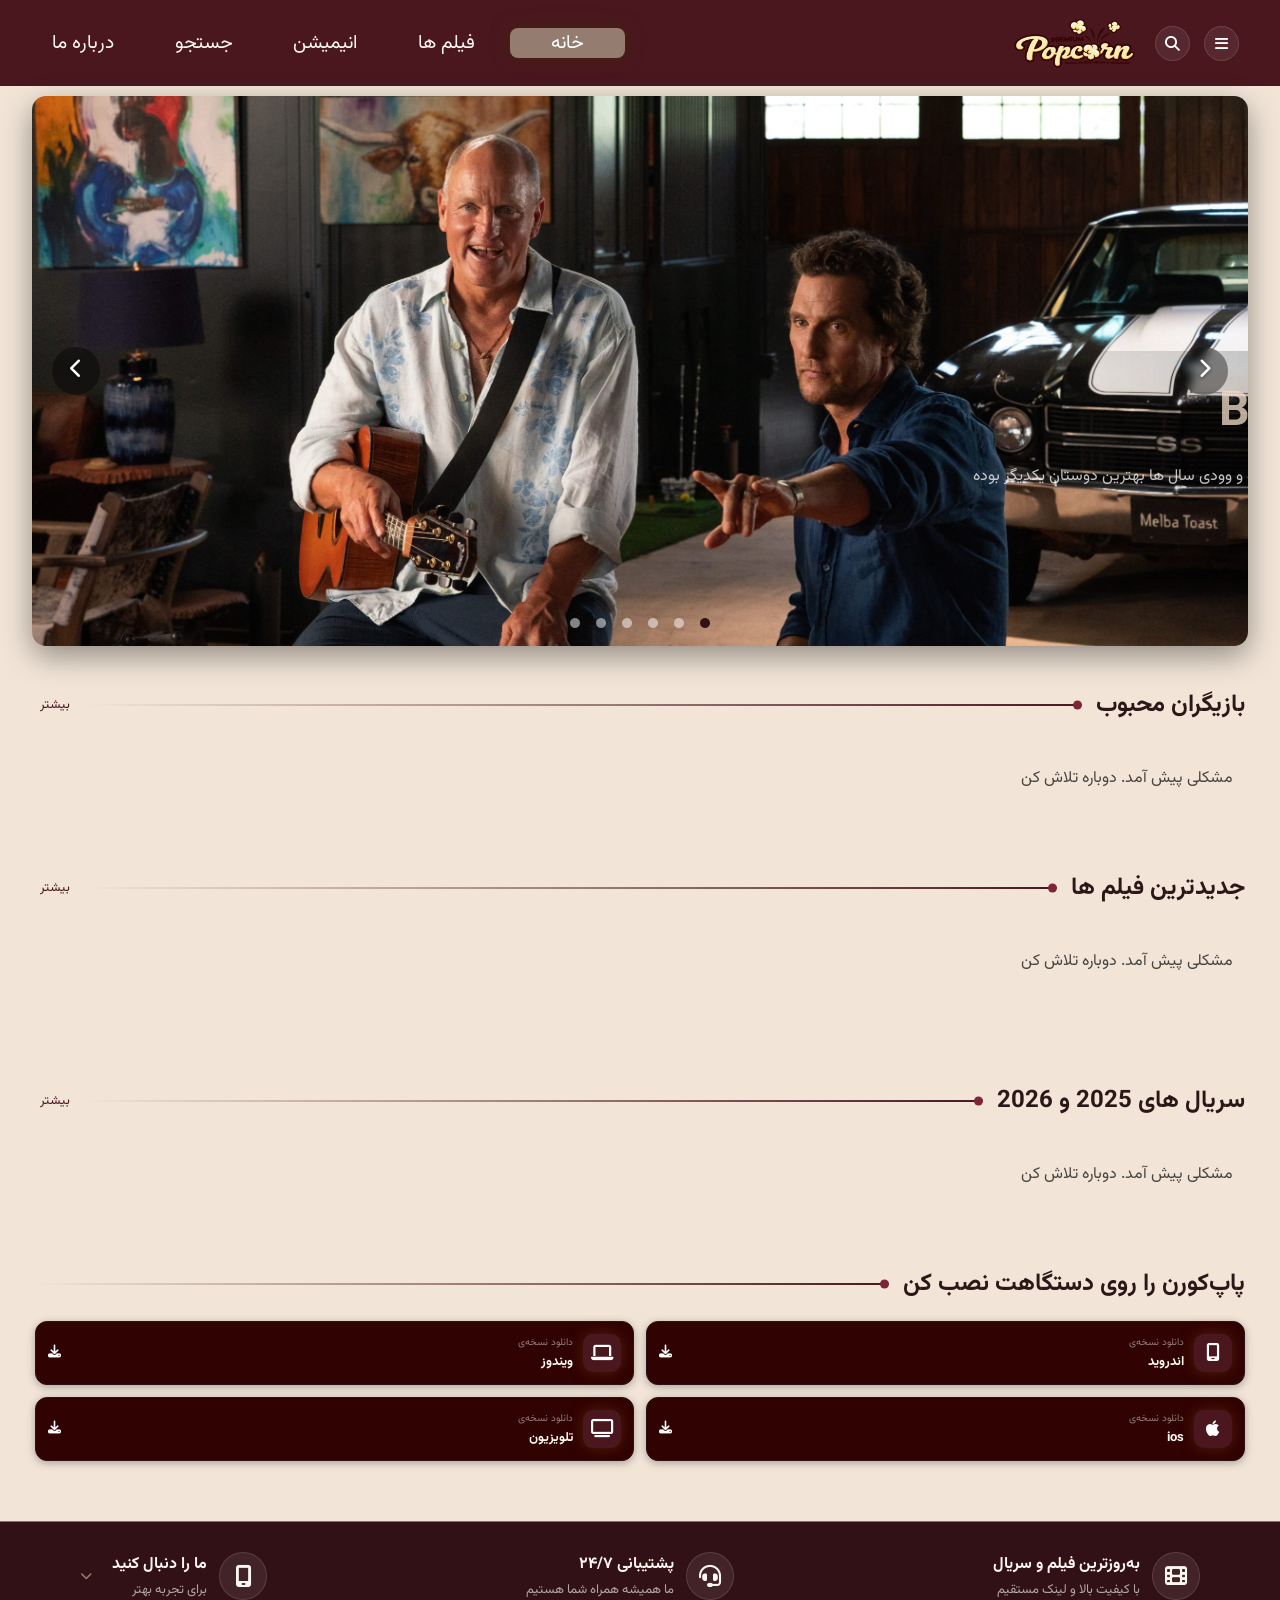
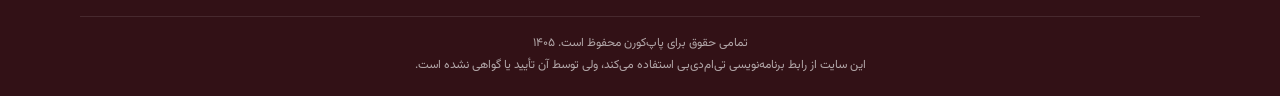
==== commit 51d5513f: "change header" ====
--- a/index.html
+++ b/index.html
@@ -30,7 +30,7 @@
             <section class="menu-desktip">
                 <button class="tablinks-active" data-tab="tab1"> خانه </button>
                 <button class="tablinks" data-tab="tab2"> فیلم ها </button>
-                <button class="tablinks" data-tab="tab3">  انیمیشن ها </button>
+                <button class="tablinks" data-tab="tab3">  انیمیشن  </button>
                 <button class="tablinks" data-tab="tab4"> جستجو </button>
                 <button class="tablinks" data-tab="tab5"> درباره ما </button>
             </section>            
@@ -48,7 +48,7 @@
             <section class="menu">
                 <button class="tablinks-active" data-tab="tab1"> خانه </button>
                 <button class="tablinks" data-tab="tab2"> فیلم ها </button>
-                <button class="tablinks" data-tab="tab3"> انیمیشن ها </button>
+                <button class="tablinks" data-tab="tab3"> انیمیشن  </button>
                 <button class="tablinks" data-tab="tab4"> جستجو </button>
                 <button class="tablinks" data-tab="tab5"> درباره ما </button>
             </section>
@@ -566,6 +566,11 @@
       <span class="side-switch"></span>
     </button>
 
+        <a href="#" class="side-item">
+      <i class="fa-solid fa-crown"></i>
+      <span> درباره ما</span>
+    </a>
+
   </nav>
 
 </aside>
--- a/styles/style.css
+++ b/styles/style.css
@@ -1,56 +1,57 @@
 :root {
 
-  /* پالت تصویر:
-     زرشکی #5B0F1A | قهوه‌ای تیره #3B2A24 | قهوه‌ای #6B4E42 | کرم #B79E8C | سفید شیری #F7F3EE */
-
-  --primary: #6B4E42;
-  --primary-hover: #5B0F1A;
-  --primary-dark: #3B2A24;
-  --bg-menu: rgba(107, 78, 66, 0.25);
-  --color-hero-overlay: #b79e8c30;
-  --black: #3B2A24;
-  --menu-desktop-bg: #B79E8C;
-  --menu-desktop-text: #F7F3EE;
-  --background: #c2b5ab;
-  --surface: #35070e;
-  --surface-light: #3B2A24;
-  --surface-hover: #6B4E42;
-  --filter-bg: #5b0f1a;
+  /* پالت: زرشکی اصلی #4A171F | کرم پس‌زمینه #F2E5D8 | کرم تیره #E5D1BF
+     کرم روشن #FFF8F0 | زرشکی تیره #321116 | زرشکی هاور #6B2934
+     متن اصلی #2B1718 | متن فرعی #947D70 */
+
+  --primary: #4A171F;
+  --primary-hover: #6B2934;
+  --primary-dark: #321116;
+  --bg-menu: rgba(74, 23, 31, 0.15);
+  --color-hero-overlay: #e5d1bf30;
+  --black: #2B1718;
+  --menu-desktop-bg: #947D70;
+  --menu-desktop-text: #FFF8F0;
+  --background: #F2E5D8;
+  --surface: #321116;
+  --surface-light: #4A171F;
+  --surface-hover: #6B2934;
+  --filter-bg: #4A171F;
   --white: #ffffff;
-  --text: #F7F3EE;
-  --text-secondary: #3B2A24;
-  --text-muted: #B79E8C;
-  --modal-close-bg: rgba(247, 243, 238, 0.08);
-  --modal-btn-bg-hover: rgba(183, 158, 140, 0.45);
-  --modal-btn-bg: rgba(183, 158, 140, 0.36);
-  --modal-dwn-hover: #F7F3EE;
-  --model-box-sh: #3B2A24;
+  --text: #FFF8F0;
+  --text-secondary: #2B1718;
+  --text-muted: #947D70;
+  --modal-close-bg: rgba(255, 248, 240, 0.08);
+  --modal-btn-bg-hover: rgba(148, 125, 112, 0.45);
+  --modal-btn-bg: rgba(148, 125, 112, 0.36);
+  --modal-dwn-hover: #FFF8F0;
+  --model-box-sh: #321116;
   --color-btn-bg: rgba(0, 0, 0, 0.4);
   --color-btn-bg-hover: rgba(0, 0, 0, 0.7);
   --color-btn-icon: #ffffff;
-  --background-color: #F7F3EE;
-  --menu-bar-bg:#6B4E42;
-  --menu-bar-box: #34070d;
+  --background-color: #FFF8F0;
+  --menu-bar-bg: #4A171F;
+  --menu-bar-box: #321116;
   --slider-width: 300px;
   --slider-height: 400px;
 
   /* ===== رنگ وضعیت‌ها ===== */
   --success: #22c55e;
-  --warning: #B79E8C;
+  --warning: #E5D1BF;
   --error: #ef4444;
   --info: #3b82f6;
 
   /* ===== Border ===== */
-  --border: #3B2A24;
-  --border-light: #6B4E42;
-  --border-red: rgba(183, 158, 140, 0.55);
+  --border: #321116;
+  --border-light: #6B2934;
+  --border-red: rgba(229, 209, 191, 0.5);
 
   /* ===== سایه ===== */
   --shadow-sm: 0 2px 8px rgba(0, 0, 0, 0.3);
   --shadow-md: 0 8px 24px rgba(0, 0, 0, 0.45);
   --shadow-lg: 0 15px 40px rgba(0, 0, 0, 0.6);
 
-  --red-glow: 0 0 20px rgba(107, 78, 66, 0.4);
+  --red-glow: 0 0 20px rgba(107, 41, 52, 0.45);
 
 
   /* ===== فونت ===== */
@@ -77,55 +78,72 @@
 
 }
 
+header {
+  display: flex;
+  flex-direction: column;
+  align-items: stretch;
+  gap: 8px;
+  padding: 8px 14px 10px;
+  margin-bottom: 10px;
+  background-color: var(--primary);
+}
+
+body.dark-mode header {
+  background-color: #22010a;
+}
+
+
 button,
 input {
   font-family: inherit;
 }
 
 .welcome {
-    background-color: var(--surface);
-    display: flex;
-    justify-content: center;
-    gap: 5px;
-    height: auto;
-    
+  order: 1;
+  display: flex;
+  justify-content: center;
+  height: auto;
+  padding: 0;
+  background-color: transparent;
 }
 
 
 .welcome img {
-    width: clamp(130px, 30vw, 220px);
-    height: auto;
-    padding: 0;
-    margin: 0;
-}
-
-.btnUser{
-    background-color: var(--primary);
+  width: clamp(130px, 30vw, 220px);
+  height: auto;
+  padding: 0;
+  margin: 0;
+}
+
+.btnUser {
+  order: 2;
+  display: flex;
+  align-items: center;
+  gap: 10px;
+  margin: 0;
+  background-color: transparent;
+}
+
+.user-btn {
     display: flex;
     align-items: center;
-    gap: 5px;
-    height: auto;
-    margin-bottom: 10px;
-}
-
-.user-btn{
-    
-   
-    border-radius: 55px;
-    padding: 5px;
+    justify-content: center;
+
+    padding: 0;
     height: 35px;
     width: 35px;
     font-size: 15px;
-    
     margin-right: 8px;
-
+    border-radius: 55px;
+
+    cursor: pointer;
+    color: var(--text);
 
     background: rgba(255, 255, 255, 0.075);
     border: 1px solid rgba(255, 255, 255, 0.12);
     backdrop-filter: blur(12px);
     -webkit-backdrop-filter: blur(12px);
     transition: var(--transition-normal);
-
 }
 
 .user-btn:hover {
@@ -133,46 +151,67 @@
     border-color:var(--text-secondary);
 }
 
+.user-btn i {
+    pointer-events: none;
+    line-height: 1;
+}
 
 .search-wrapper {
+  order: 2;
   position: relative;
   flex: 1;
-  max-width: 420px;
-}
-
-
-.search-icon {
+  min-width: 0;
+  height: 35px;
+  border-radius: 35px;
+  background: rgba(255, 255, 255, 0.1);
+  box-shadow: inset 0 0 0 1px rgba(255, 255, 255, 0.12);
+  backdrop-filter: blur(12px);
+  -webkit-backdrop-filter: blur(12px);
+}
+
+.search-wrapper .search-icon {
   position: absolute;
-  top: 50%;
-  right: 12px;
-  transform: translateY(-50%);
+  top: 0;
+  right: 0;
+  width: 35px;
+  height: 35px;
+  display: flex;
+  align-items: center;
+  justify-content: center;
+  font-size: 14px;
   color: #fff;
   pointer-events: none;
   z-index: 2;
 }
 
-
-.search-box{
-    padding: 8px 36px 8px 12px;
-    border-radius: 10px;
-    border: none;
-    width: calc(100% - 10px);
-    height: 30px;
-    margin: 5px;
-    font-size: 10px;
-    outline: none;
-    position: relative;
-    z-index: 1;
-
-
-
-
-    background: rgba(255, 255, 255, 0.1);
-    border: 1px solid rgba(255, 255, 255, 0.12);
-    backdrop-filter: blur(12px);
-    -webkit-backdrop-filter: blur(12px);
-    transition: var(--transition-normal);
-
+.search-wrapper .search-box {
+  display: block;
+  width: 100%;
+  height: 100%;
+  margin: 0;
+  padding-inline: 40px 12px;
+  border: none;
+  border-radius: 55px;
+  background: transparent;
+  color: var(--text);
+  font-size: 11px;
+  text-overflow: ellipsis;
+  outline: none;
+}
+
+.search-wrapper .search-box::placeholder {
+  color: rgba(255, 255, 255, 0.6);
+}
+
+
+.search-wrapper .search-box:focus,
+.search-wrapper .search-box:not(:placeholder-shown) {
+  padding-inline: 40px 14px;
+  cursor: text;
+}
+
+.search-wrapper .search-box:focus::placeholder {
+  color: rgba(255, 255, 255, 0.6);
 }
 
 
@@ -191,21 +230,21 @@
 .menu {
     display: flex;
     justify-content: center;
-    gap: 8px;
+    gap: 9px;
     margin-bottom: 16px;
     flex-wrap: wrap;
-
     
-    
-    
-}
+
+}
+
+
 
 .tablinks{
     
     padding:4px 6px;
     border: none;
     font-size: 12px;
-    
+    width: auto;
 
     background:var(--bg-menu);
     color: var(--text-secondary);
@@ -229,10 +268,12 @@
     box-shadow: 0 0 18px rgba(63, 43, 8, 0.66);
 }
 
-.tablinks 
-.tablinks-active:hover{
-  background: var(--primary);
-
+.tablinks:hover{
+   background: var(--primary);
+
+}
+.tablinks-active:hover {
+  
 }
 
 
@@ -833,6 +874,7 @@
   width: 30px;
   height: 30px;
   font-size: 14px;
+  padding: 5px;
   cursor: pointer;
   color: var(--text);
   background: var(--modal-close-bg);
@@ -1396,12 +1438,17 @@
   width: 30px;
   height: 30px;
   font-size: 14px;
+  
   cursor: pointer;
   color: var(--text);
   background: var(--filter-bg);
   border: 1px solid rgba(255, 255, 255, 0.12);
   border-radius: 50%;
   transition: var(--transition-fast);
+}
+
+.side-close i{
+  padding: 5px;
 }
 
 .side-close:hover {
@@ -1513,10 +1560,12 @@
 /* ---------- اصلاح جزئیات ---------- */
 
 body.dark-mode .btnUser {
-  background: var(--surface);
-}
- body.dark-mode .welcome{
-  background-color:#1c0108;
+  background-color:#22010a;
+}
+
+
+body.dark-mode .welcome{
+  background-color:#22010a;
 }
 
 body.dark-mode .user-btn,
@@ -1647,10 +1696,7 @@
   gap: 12px;
 }
 
-.search-field {
-  position: relative;
-  flex: 1;
-}
+
 
 .search-field {
   position: relative;
@@ -1686,6 +1732,7 @@
 
 .search-field input::placeholder {
   color: var(--text-muted);
+ 
 }
 
 .search-field > i {
@@ -1781,59 +1828,115 @@
 }
 
 
+
+
 /*------------------------------tablet---------------------*/
 
 
  @media (min-width: 766px) {
+
+  
     
+header {
+  flex-direction: row;
+  align-items: center;
+  gap: 10px;
+  padding: 8px 14px;
+}
+
 .welcome {
-    background-color: var(--surface);
-    display: flex;
-    justify-content: center;
-    gap: 5px;
-    height: auto;
-    margin-bottom: 0;
-}
-
+  order: 3;
+  flex: 0 0 auto;
+  margin-right: auto;
+}
 
 .welcome img {
   width: 160px;
-}
-
-
-    .user-btn {
-        margin-top: 6px;
-        margin-right: 3vw;
-    }
+  
+}
+
+
+.user-btn {
+  margin-top: 6px;
+  margin-right: 3vw;
+  order: 1;
+}
+
+.btnUser {
+  display: contents;
+}
 
  
-
-
+.search-wrapper {
+  flex: 0 0 auto;
+  width: 35px;
+  overflow: hidden;
+  background: rgba(255, 255, 255, 0.075);
+  transition: width var(--transition-normal),
+              background var(--transition-normal);
+}
+
+.search-wrapper:hover {
+  background: rgba(255, 255, 255, 0.16);
+}
+
+.search-wrapper:focus-within {
+  width: clamp(220px, 40vw, 420px);
+}
+
+.search-wrapper:has(.search-box:not(:placeholder-shown)) {
+  width: clamp(220px, 40vw, 420px);
+}
+
+.search-wrapper .search-icon {
+  font-size: 15px;
+}
+
+.search-wrapper .search-box {
+  padding: 0;
+  border-radius: 0;
+  font-size: 12px;
+  cursor: pointer;
+}
+
+.search-wrapper .search-box::placeholder {
+  color: transparent;
+}
+
+.search-wrapper .search-box:focus,
+.search-wrapper .search-box:not(:placeholder-shown) {
+  padding-inline: 40px 14px;
+  cursor: text;
+}
+
+.search-wrapper .search-box:focus::placeholder {
+  color: rgba(255, 255, 255, 0.6);
+}
  
 
 
-    .menu {
-        display: flex;
-        justify-content: right;
-        gap: 25px;
-        margin-bottom: 16px;
-        margin-top: 16px;
-        flex-wrap: wrap;
-        margin-right: 35px;
+.menu {
+    display: flex;
+    justify-content: right;
+    gap: 10px;
+    margin-bottom: 16px;
+    margin-top: 16px;
+    flex-wrap: wrap;
+    margin-right: 35px;
     
     }
 
 
     .tablinks{
         border-radius: 12px;
-        padding:4px 25px;
+        padding:4px 20px;
         border: none;
-        font-size: 20px;
+        font-size: 15px;
     }
 
 
     .tablinks-active {
-        font-size: 20px;
+        font-size: 25px;
     }
 
 
@@ -1875,17 +1978,17 @@
 }
 .tablinks-active {
     height: 30px;
-    width: 14vw;
-    max-width: 110px;
+    width: 90px;
+    
     font-size: 14px;
 
 
 }
 
 .tablinks {
-    width: 14vw;
-    max-width: 110px;
-    font-size: 14px;
+    width: 90px;
+    
+    font-size: 15px;
     height: 30px;
 
 }
@@ -2155,19 +2258,72 @@
     width: 130px;
     height: 70px;
     
-  }
-
-  .menu{
-    display: none;
+  
+  }
+
+
+    header {
+    display: flex;
+    align-items: center;
+    gap: 14px;
+    padding: 8px 25px;
+    margin-bottom: 10px;
+    background-color: var(--primary);
+  }
+
+  body.dark-mode header {
+    background-color: #22010a;
+  }
+
+  .btnUser {
+    display: contents;
+    
+  }
+
+  .user-btn {
+    order: 1;
+    margin: 0;
+    transform: none;
+    margin-right: 16px;
+  }
+
+  .search-wrapper {
+    order: 2;
+  }
+
+  .welcome {
+    order: 3;
+    flex: 0 0 auto;
+    padding-inline: 0;
+    margin-right: 0;
   }
 
   .menu-desktip {
+    order: 4;
     display: flex;
     gap: 6px;
     padding: 0;
     margin-inline-start: auto;
-    margin-inline-end: 20px;
-  }
+    margin-inline-end: 0;
+  }
+
+  .search-wrapper:focus-within {
+    width: clamp(220px, 20vw, 320px);
+  }
+
+  .search-wrapper:has(.search-box:not(:placeholder-shown)) {
+    width: clamp(220px, 20vw, 320px);
+  }
+
+    .menu{
+    display: none;
+  }
+
+
+
+
+
+
 
   .tablinks-active{
     width: clamp(90px, 9vw, 140px);
@@ -2185,15 +2341,13 @@
 
   }
 
-  .user-btn{
-    
-    transform: translateX(10px);
-   
-  }
-
-  .btnUser .user-btn {
-    margin-bottom: 6px;
-  }
+
+ 
+
+
+  
+
+
 
   .home-active {
     width: 95%;
@@ -2343,4 +2497,19 @@
 
 }
 
+
+.back{
+  left: 20px;
+}
+
+.search-field {
+  flex: 0 1 1440px;
+  height: 60px;
+  margin-right: 25px;
+}
+
+#tab4{
+  margin-top: 50px;
+}
+
 }
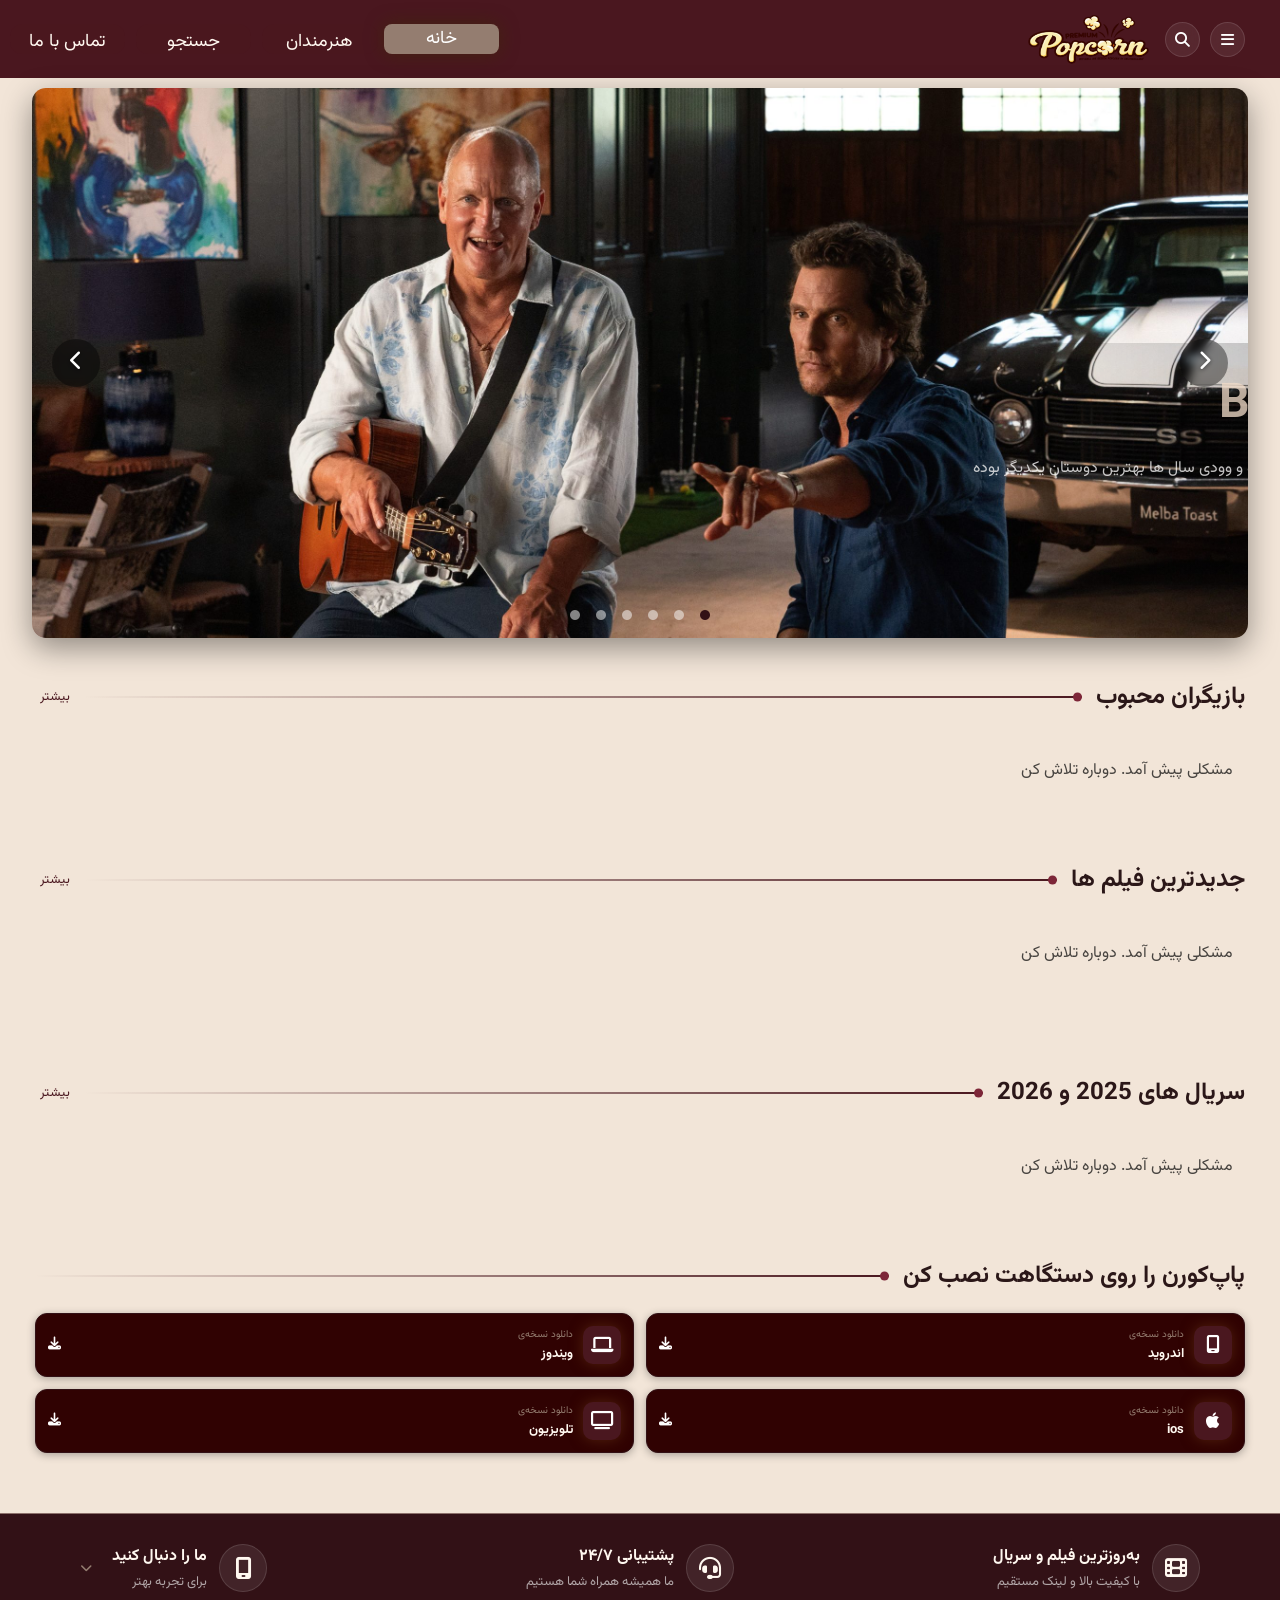
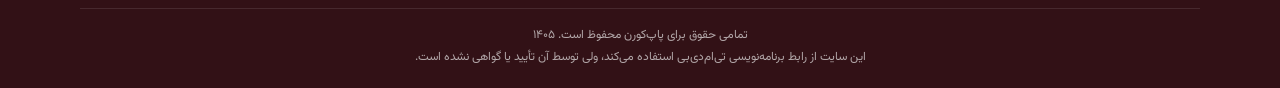
==== commit dc9f0271: "add search and filter ,add basic actors" ====
--- a/index.html
+++ b/index.html
@@ -29,10 +29,9 @@
             </div>
             <section class="menu-desktip">
                 <button class="tablinks-active" data-tab="tab1"> خانه </button>
-                <button class="tablinks" data-tab="tab2"> فیلم ها </button>
-                <button class="tablinks" data-tab="tab3">  انیمیشن  </button>
-                <button class="tablinks" data-tab="tab4"> جستجو </button>
-                <button class="tablinks" data-tab="tab5"> درباره ما </button>
+                <button class="tablinks" data-tab="tab2"> هنرمندان  </button>
+                <button class="tablinks" data-tab="tab3">  جستجو  </button>
+                <button class="tablinks" data-tab="tab4"> تماس با ما </button>
             </section>            
          </div>
 
@@ -47,10 +46,9 @@
 
             <section class="menu">
                 <button class="tablinks-active" data-tab="tab1"> خانه </button>
-                <button class="tablinks" data-tab="tab2"> فیلم ها </button>
-                <button class="tablinks" data-tab="tab3"> انیمیشن  </button>
-                <button class="tablinks" data-tab="tab4"> جستجو </button>
-                <button class="tablinks" data-tab="tab5"> درباره ما </button>
+                <button class="tablinks" data-tab="tab2"> هنرمندان  </button>
+                <button class="tablinks" data-tab="tab3"> جستجو  </button>
+                <button class="tablinks" data-tab="tab4"> تماس با ما </button>
             </section>
 
 
@@ -315,170 +313,253 @@
 
        
             </section>
-
 <!----------------tab2 --------------------->
 <section class="tab-content" id="tab2">
-              
-<main class="movie-page-layout">
-
-
-  <form id="movieFilterForm">  
-
-    
-
-    <section class="movie-filter">
-    <h2 class="filter-title">فیلتر فیلم و سریال</h2>
-
- <details class="filter-row">
-    <summary>دسته‌بندی</summary>
-    <div class="filter-row-content">
-        <label><input type="checkbox" name="category" value="movie"/> فیلم</label>
-        <label><input type="checkbox" name="category" value="series" /> سریال</label>
+
+  <section class="artists">
+
+    <div class="artist-head">
+
+      <div class="explore-search">
+        <i class="fa-solid fa-magnifying-glass"></i>
+        <input type="text" id="artistInput" placeholder="جستجوی اسم هنرمند...">
+        <button type="button" class="explore-clear" id="artistClear" aria-label="پاک کردن">
+          <i class="fa-solid fa-xmark"></i>
+        </button>
+      </div>
+
+      <button type="button" class="filter-toggle" id="artistFilterToggle" aria-expanded="false">
+        <i class="fa-solid fa-sliders"></i>
+        فیلتر
+      </button>
+
     </div>
- </details>
-
-    
-    <details class="filter-row">
-        <summary>سال تولید </summary>
+
+    <div class="artist-filters" id="artistFilters">
+
+      <details class="filter-row" >
+        <summary>جنسیت</summary>
         <div class="filter-row-content">
-            <section class="year">
-                <label for="yearFilter">سال تولید </label>
-                <input type="number" id="yearFilter" name="yearFilter" placeholder="" />
-            </section>
-
-
-        </div>
-    </details>
-
-    <details class="filter-row">
-        <summary>ژانر   </summary>
-        <div class="filter-row-content">
-            <label><input type="checkbox" name="genre" value="romance" /> عاشقانه</label>
-            <label><input type="checkbox" name="genre" value="horror"/> ترسناک</label>
-            <label><input type="checkbox" name="genre" value="crime"/> جنایی</label>
-            <label><input type="checkbox" name="genre" value="comedy"/> کمدی </label>
-
-            <label><input type="checkbox" name="genre" value="drama"/> درام </label>
-
-
-        </div>
-    </details>
-
-    <button type="button" class="btn-primary" id="applyMovieFilterBtn">اعمال فیلتر</button>
-   <button type="button" class="btn-secondary" id="clearMovieFilterBtn">حذف فیلتر</button>
-</section>
-  </form>
-
-<section id="movieList">
-
-</section>
-</main>
-
-            </section>
-        </section>
-
-        
-
-        <!--------------انیمیشن--------------------------->
-        <section class="tab-content" id="tab3">
-          <section class="movie-page-layout">
-
-  <form id="animationFilterForm">
-
-    <section class="movie-filter">
-      <h2 class="filter-title">فیلتر انیمیشن</h2>
-
-      <details class="filter-row">
-        <summary>رده سنی</summary>
-        <div class="filter-row-content">
-          <label><input type="radio" name="age" value="g" /> همه سنین</label>
-          <label><input type="radio" name="age" value="pg" /> با نظارت والدین</label>
-          <label><input type="radio" name="age" value="pg13" /> ۱۳ سال به بالا</label>
-          <label><input type="radio" name="age" value="r" /> ۱۷ سال به بالا</label>
+          <label><input type="radio" name="artistGender" value="all" checked /> همه</label>
+          <label><input type="radio" name="artistGender" value="1" /> زن</label>
+          <label><input type="radio" name="artistGender" value="2" /> مرد</label>
         </div>
       </details>
 
-      <details class="filter-row">
-        <summary>سال تولید</summary>
+      <details class="filter-row" >
+        <summary>شناخته‌شده برای</summary>
         <div class="filter-row-content">
-          <section class="year">
-            <label for="animationYearFilter">سال</label>
-            <input type="number" id="animationYearFilter" name="animationYearFilter" />
-          </section>
+          <label><input type="radio" name="artistKnown" value="all" checked /> همه</label>
+          <label><input type="radio" name="artistKnown" value="movie" /> فیلم</label>
+          <label><input type="radio" name="artistKnown" value="tv" /> سریال</label>
         </div>
       </details>
 
-      <details class="filter-row">
-        <summary>ژانر</summary>
-        <div class="filter-row-content">
-          <label><input type="checkbox" name="animationGenre" value="family" /> خانوادگی</label>
-          <label><input type="checkbox" name="animationGenre" value="comedy" /> کمدی</label>
-          <label><input type="checkbox" name="animationGenre" value="adventure" /> ماجراجویی</label>
-          <label><input type="checkbox" name="animationGenre" value="fantasy" /> فانتزی</label>
-          <label><input type="checkbox" name="animationGenre" value="action" /> اکشن</label>
-          <label><input type="checkbox" name="animationGenre" value="scifi" /> علمی‌تخیلی</label>
-          <label><input type="checkbox" name="animationGenre" value="drama" /> درام</label>
+    </div>
+
+    <h2 class="explore-count" id="artistCount">هنرمندان محبوب</h2>
+
+    <section id="artistList"></section>
+
+  </section>
+
+</section>
+        
+
+
+<!---------------------------------------جستجو------------------------------------>
+
+<section class="tab-content" id="tab3">
+ 
+  <section class="explore">
+ 
+    <section class="explore-head">
+ 
+      <div class="explore-search">
+        <i class="fa-solid fa-magnifying-glass"></i>
+        <input type="text" id="exploreInput" placeholder="جستجوی فیلم، سریال، بازیگر و ...">
+        <button type="button" class="explore-clear" id="exploreClear" aria-label="پاک کردن">
+          <i class="fa-solid fa-xmark"></i>
+        </button>
+      </div>
+    </section>
+ 
+ 
+    <section class="explore-body">
+ 
+      <div class="explore-bar">
+ 
+        <div class="explore-types" id="exploreTypes">
+          <button type="button" class="type-chip active" data-type="all">همه</button>
+          <button type="button" class="type-chip" data-type="movie">فیلم‌ها</button>
+          <button type="button" class="type-chip" data-type="tv">سریال‌ها</button>
+          <button type="button" class="type-chip" data-type="animation">انیمیشن‌ها</button>
         </div>
-      </details>
-
-      <button type="button" class="btn-primary" id="applyAnimationFilterBtn">اعمال فیلتر</button>
-      <button type="button" class="btn-secondary" id="clearAnimationFilterBtn">حذف فیلتر</button>
+ 
+        <button type="button" class="filter-toggle" id="filterToggle" aria-expanded="false">
+          <i class="fa-solid fa-sliders"></i>
+          فیلتر
+        </button>
+ 
+      </div>
+ 
+ 
+      <form class="movie-filter explore-filters" id="exploreFilters">
+ 
+        <h2 class="filter-title">فیلتر جستجو</h2>
+ 
+        <details class="filter-row" open>
+          <summary>ژانر</summary>
+          <div class="filter-row-content">
+            <label><input type="checkbox" name="genre" value="28" /> اکشن</label>
+            <label><input type="checkbox" name="genre" value="18" /> درام</label>
+            <label><input type="checkbox" name="genre" value="35" /> کمدی</label>
+            <label><input type="checkbox" name="genre" value="53" /> هیجان‌انگیز</label>
+            <label><input type="checkbox" name="genre" value="878" /> علمی‌تخیلی</label>
+            <label><input type="checkbox" name="genre" value="12" /> ماجراجویی</label>
+            <label><input type="checkbox" name="genre" value="27" /> ترسناک</label>
+            <label><input type="checkbox" name="genre" value="36" /> تاریخی</label>
+            <label><input type="checkbox" name="genre" value="99" /> مستند</label>
+          </div>
+        </details>
+ 
+        <details class="filter-row">
+          <summary>امتیاز</summary>
+          <div class="filter-row-content">
+            <div class="rating-row">
+              <label for="ratingMin">حداقل امتیاز: <output id="ratingOutput">0</output></label>
+              <input type="range" id="ratingMin" name="ratingMin" min="0" max="10" step="0.5" value="0" />
+            </div>
+          </div>
+        </details>
+ 
+        <details class="filter-row">
+          <summary>سال انتشار</summary>
+          <div class="filter-row-content">
+            <div class="year-range">
+              <input type="number" id="yearFrom" name="yearFrom" placeholder="از سال" />
+              <input type="number" id="yearTo" name="yearTo" placeholder="تا سال" />
+            </div>
+          </div>
+        </details>
+ 
+
+ 
+      </form>
+ 
+ 
+      <h2 class="explore-count" id="exploreCount">ویژه</h2>
+ 
+      <section id="exploreResults"></section>
+ 
+      <nav class="pagination" id="pagination" aria-label="صفحه‌بندی"></nav>
+ 
     </section>
-
-  </form>
-
-  <section id="animationList"></section>
-
+ 
+  </section>
+ 
 </section>
-        </section>
-
-<!---------------------------------------جستجو------------------------------------>
-
-        <section class="tab-content" id="tab4">
-  <section class="search-page">
-
-<div class="search-bar">
-  <div class="search-field">
-    <i class="fa-solid fa-magnifying-glass"></i>
-    <input type="text" id="searchPageInput" placeholder="جستجوی فیلم، سریال، بازیگر و ..." />
-    <button type="button" class="search-clear" id="searchPageClear" aria-label="پاک کردن">
-      <i class="fa-solid fa-xmark"></i>
-    </button>
-  </div>
-</div>
-
-    <div class="chips" id="searchChips">
-      <button type="button" class="chip" data-genre="28">اکشن</button>
-      <button type="button" class="chip" data-genre="35">کمدی</button>
-      <button type="button" class="chip" data-genre="27">ترسناک</button>
-      <button type="button" class="chip" data-genre="10749">عاشقانه</button>
-      <button type="button" class="chip" data-genre="878">علمی‌تخیلی</button>
-      <button type="button" class="chip" data-genre="16">انیمیشن</button>
-      <button type="button" class="chip" data-genre="80">جنایی</button>
-      <button type="button" class="chip" data-genre="99">مستند</button>
-      <button type="button" class="chip" data-genre="18">درام</button>
+ 
+
+</section>
+
+
+
+
+<!-------------------------------تماس با ما ----------------------------------------->
+
+<section class="tab-content" id="tab4">
+
+  <section class="contact">
+
+    <div class="contact-head">
+
+      <h2 class="contact-title">پیشنهاد، انتقاد یا <span>سوالی</span> داری؟</h2>
+      <p class="contact-subtitle">فرم زیر رو پر کن یا از طریق تلگرام با ما در ارتباط باش — هر پیام رو می‌خونیم.</p>
     </div>
 
-    <h2 class="search-heading" id="searchHeading">ویژه</h2>
-
-    <section id="searchResults"></section>
+    <div class="contact-body">
+
+      <form class="contact-form" id="contactForm" novalidate>
+
+        <h3 class="contact-form-title">پیام خودت رو بفرست</h3>
+        <p class="contact-form-text">پرسش، درخواست فیلم، یا گزارش مشکل — هرچی هست، اینجا بنویس.</p>
+
+        <div class="contact-fields">
+
+          <div class="contact-field">
+            <label for="contactName">نام و نام خانوادگی</label>
+            <input type="text" id="contactName" placeholder="مثلاً سارا احمدی" autocomplete="name">
+            <p class="contact-error" id="contactNameError"></p>
+          </div>
+
+          <div class="contact-field">
+            <label for="contactEmail">ایمیل</label>
+            <input type="email" id="contactEmail" placeholder="you@example.com" autocomplete="email">
+            <p class="contact-error" id="contactEmailError"></p>
+          </div>
+
+          <div class="contact-field contact-field-wide">
+            <label for="contactMessage">متن پیام</label>
+            <textarea id="contactMessage" placeholder="پیامت رو اینجا بنویس..."></textarea>
+            <p class="contact-error" id="contactMessageError"></p>
+          </div>
+
+        </div>
+
+        <button type="submit" class="contact-submit">
+          <i class="fa-solid fa-paper-plane"></i>
+          ارسال پیام
+        </button>
+
+        <p class="contact-note">با ارسال این فرم، پیام شما مستقیم برای تیم پشتیبانی ارسال می‌شود.</p>
+
+      </form>
+
+      <aside class="contact-side">
+
+        <article class="contact-card">
+          
+          <h3>پیام سریع‌تر می‌خوای؟</h3>
+          <p>از طریق تلگرام هم می‌تونی مستقیم با تیم پاپ‌کورن در ارتباط باشی.</p>
+          <a href="#" class="contact-telegram-btn">
+            پیام در تلگرام
+            <i class="fa-solid fa-arrow-left"></i>
+          </a>
+        </article>
+
+        <article class="contact-card contact-time">
+          <span class="contact-card-icon"><i class="fa-regular fa-clock"></i></span>
+          <div>
+            <h3>زمان پاسخ‌گویی</h3>
+            <p>پیام‌های پشتیبانی معمولاً در کمتر از ۲۴ ساعت بررسی می‌شوند.</p>
+          </div>
+        </article>
+
+        <article class="contact-card contact-links">
+          <h3>شاید این صفحات هم کمک کنن</h3>
+          <a href="#" class="contact-link">
+            <span>سوالات متداول</span>
+            <i class="fa-solid fa-arrow-left"></i>
+          </a>
+          <a href="#" class="contact-link">
+            <span>نرم‌افزارهای پخش فیلم</span>
+            <i class="fa-solid fa-arrow-left"></i>
+          </a>
+        </article>
+
+      </aside>
+
+    </div>
 
   </section>
+
 </section>
 
-
-
-
-
-
-
-        <section class="tab-content" id="tab5"></section>
-
-
     </main>
 
   
-
+<!-------------------------------------------footer------------------------------------>
 
 <footer class="site-footer">
 
@@ -568,7 +649,7 @@
 
         <a href="#" class="side-item">
       <i class="fa-solid fa-crown"></i>
-      <span> درباره ما</span>
+      <span> علاقه مندی </span>
     </a>
 
   </nav>
--- a/styles/style.css
+++ b/styles/style.css
@@ -88,6 +88,15 @@
   background-color: var(--primary);
 }
 
+
+.modal-header,
+body.dark-mode .modal-header {
+  background-color: transparent;
+  flex-direction: row;
+  padding: 0;
+  margin-bottom: 0;
+}
+
 body.dark-mode header {
   background-color: #22010a;
 }
@@ -269,12 +278,10 @@
 }
 
 .tablinks:hover{
-   background: var(--primary);
-
-}
-.tablinks-active:hover {
-  
-}
+   background: var(--menu-desktop-bg);
+
+}
+
 
 
 .home-active{
@@ -1162,7 +1169,301 @@
   background-color: var(--menu-desktop-bg);
 }
 
-
+/*-----------------------------------search-filter----------------------------------------------------*/
+
+
+.explore {
+  padding-bottom: 20px;
+}
+
+/* ---------- کادر جستجو ---------- */
+
+.explore-head {
+  padding: 0 14px;
+  margin: 8px 0 16px;
+}
+
+.explore-search {
+  display: flex;
+  align-items: center;
+  gap: 10px;
+  height: 48px;
+  padding: 0 14px;
+  background: var(--background-color);
+  border: 1.5px solid var(--menu-desktop-bg);
+  border-radius: 12px;
+  box-shadow: var(--shadow-sm);
+  transition: border-color var(--transition-normal),
+              box-shadow var(--transition-normal);
+}
+
+.explore-search:focus-within {
+  border-color: var(--primary-dark);
+  box-shadow: 0 0 0 3px var(--modal-btn-bg-hover);
+}
+
+.explore-search > i {
+  font-size: 15px;
+  color: var(--text-muted);
+  pointer-events: none;
+}
+
+.explore-search input {
+  flex: 1;
+  min-width: 0;
+  height: 100%;
+  font-size: 13px;
+  color: var(--text-secondary);
+  background: transparent;
+  border: none;
+  outline: none;
+}
+
+.explore-search input::placeholder {
+  color: var(--text-muted);
+}
+
+.explore-clear {
+  display: none;
+  align-items: center;
+  justify-content: center;
+  flex-shrink: 0;
+  width: 26px;
+  height: 26px;
+  font-size: 12px;
+  cursor: pointer;
+  color: var(--text-secondary);
+  background: var(--bg-menu);
+  border: none;
+  border-radius: 50%;
+  transition: var(--transition-fast);
+}
+
+.explore-clear.visible {
+  display: flex;
+}
+
+.explore-clear:hover {
+  color: var(--white);
+  background: var(--primary-dark);
+  transform: rotate(90deg);
+}
+
+
+/* ---------- نوار نوع محتوا و دکمه فیلتر ---------- */
+
+.explore-body {
+  padding: 0 14px;
+}
+
+.explore-bar {
+  display: flex;
+  align-items: center;
+  gap: 10px;
+}
+
+.explore-types {
+  flex: 1;
+  min-width: 0;
+  display: flex;
+  gap: 8px;
+  overflow-x: auto;
+  scrollbar-width: none;
+}
+
+.explore-types::-webkit-scrollbar {
+  display: none;
+}
+
+.type-chip {
+  flex-shrink: 0;
+  padding: 7px 16px;
+  font-size: 14px;
+  cursor: pointer;
+  white-space: nowrap;
+  color: var(--text);
+  background: var(--filter-bg);
+  border: 1px solid var(--border);
+  border-radius: 20px;
+  transition: var(--transition-fast);
+}
+
+.type-chip:hover {
+  border-color: var(--menu-desktop-bg);
+  background-color: var(--surface);
+}
+
+.type-chip.active {
+  color: var(--white);
+  background: var(--primary-dark);
+  border-color: var(--menu-desktop-bg);
+}
+
+.filter-toggle {
+  flex-shrink: 0;
+  display: flex;
+  align-items: center;
+  gap: 6px;
+  height: 34px;
+  padding: 0 12px;
+  font-size: 13px;
+  cursor: pointer;
+  color: var(--text-secondary);
+  background: transparent;
+  border: 1.5px solid var(--menu-desktop-bg);
+  border-radius: 20px;
+  transition: var(--transition-fast);
+}
+
+.filter-toggle:hover {
+  border-color: var(--surface);
+}
+
+.filter-toggle[aria-expanded="true"] {
+  color: var(--white);
+  background: var(--primary);
+  border-color: var(--primary);
+}
+
+summary {
+  width: 265px;
+}
+
+
+/* ---------- پنل فیلتر (از استایل فیلتر قبلی استفاده می‌کند) ---------- */
+
+.explore-filters {
+  display: none;
+  margin-top: 14px;
+}
+
+.explore-filters.open {
+  display: flex;
+}
+
+
+
+.rating-row {
+  grid-column: 1 / -1;
+  display: flex;
+  flex-direction: column;
+  gap: 8px;
+  font-size: 12px;
+  
+}
+
+
+
+.rating-row output {
+  font-weight: 700;
+  color: var(--warning);
+}
+
+.rating-row input[type="range"] {
+  width: 100%;
+  accent-color: var(--warning);
+}
+
+.year-range {
+  grid-column: 1 / -1;
+  display: flex;
+  gap: 10px;
+}
+
+.year-range input {
+  flex: 1;
+  min-width: 0;
+  height: 36px;
+  padding: 0 12px;
+  font-size: 13px;
+  color: var(--text);
+  text-align: right;
+  direction: ltr;
+  outline: none;
+  background: rgba(255, 255, 255, 0.08);
+  border: 1px solid rgba(255, 255, 255, 0.12);
+  border-radius: 8px;
+  transition: var(--transition-fast);
+  -moz-appearance: textfield;
+  appearance: textfield;
+}
+
+.year-range input::placeholder {
+  color: rgba(255, 255, 255, 0.5);
+}
+
+.year-range input:focus {
+  border-color: var(--warning);
+}
+
+.year-range input::-webkit-outer-spin-button,
+.year-range input::-webkit-inner-spin-button {
+  -webkit-appearance: none;
+  margin: 0;
+}
+
+
+/* ---------- تعداد نتایج و کارت‌ها ---------- */
+
+.explore-count {
+  margin: 22px 0 14px;
+  font-size: 18px;
+  color: var(--text-secondary);
+}
+
+#exploreResults {
+  display: grid;
+  grid-template-columns: repeat(2, 1fr);
+  gap: 12px;
+  margin-bottom: 24px;
+}
+
+.state-message {
+  grid-column: 1 / -1;
+}
+
+
+/* ---------- صفحه‌بندی ---------- */
+
+.pagination {
+  display: flex;
+  flex-wrap: wrap;
+  justify-content: center;
+  align-items: center;
+  gap: 6px;
+  margin-bottom: 40px;
+}
+
+.page-btn {
+  min-width: 34px;
+  height: 34px;
+  padding: 0 8px;
+  font-size: 13px;
+  cursor: pointer;
+  color: var(--text-secondary);
+  background: transparent;
+  border: 1px solid var(--menu-desktop-bg);
+  border-radius: 8px;
+  transition: var(--transition-fast);
+}
+
+.page-btn:hover:not(:disabled) {
+  background: var(--bg-menu);
+}
+
+.page-btn.active {
+  color: var(--white);
+  background: var(--primary);
+  border-color: var(--primary);
+}
+
+.page-btn:disabled {
+  opacity: 0.4;
+  cursor: default;
+}
+
+
+/*----------------------------------------------------------------------------------------------------------------------------------------------------------------------------*/
 
 
 /*-------------------------------filter-----------------*/
@@ -1323,51 +1624,6 @@
   appearance: textfield;
 }
 
-.btn-primary {
-  margin-top: 6px;
-  padding: 11px;
-  font-size: 14px;
-  font-weight: 700;
-  cursor: pointer;
-  color: var(--white);
-  background: var(--filter-bg);
-  border: 2px solid var(--primary-dark);
-  border-radius: 10px;
-  transition: var(--transition-normal);
-}
-
-.btn-primary:hover {
-  color: var(--background-color);
-  background: var(--primary-dark);
-  box-shadow: 0 0 18px var(--modal-btn-bg-hover);
-}
-
-.btn-primary:active {
-  transform: scale(0.98);
-}
-
-.btn-secondary {
-  padding: 11px;
-  font-size: 14px;
-  font-weight: 700;
-  cursor: pointer;
-  color: var(--text-secondary);
-  background: transparent;
-  border: 2px solid var(--primary-dark);
-  background: var(--filter-bg);
-  border-radius: 10px;
-  transition: var(--transition-normal);
-}
-
-.btn-secondary:hover {
-  color: var(--background);
-  background: var(--primary-dark);
-  box-shadow: 0 0 18px var(--modal-btn-bg-hover);
-}
-
-.btn-secondary:active {
-  transform: scale(0.98);
-}
 
 #movieList,
 #animationList,
@@ -1683,139 +1939,6 @@
 
 
 
-/*-----------------------------------------search---------------------------*/
-
-.search-page {
-  padding: 0 14px;
-  margin-top: 24px;
-}
-
-.search-bar {
-  display: flex;
-  align-items: center;
-  gap: 12px;
-}
-
-
-
-.search-field {
-  position: relative;
-  flex: 1;
-  display: flex;
-  align-items: center;
-  height: 48px;
-  padding: 0 14px;
-  background: var(--background-color);
-  border: 1.5px solid var(--menu-desktop-bg);
-  border-radius: 12px;
-  box-shadow: var(--shadow-sm);
-  transition: border-color var(--transition-normal),
-              box-shadow var(--transition-normal);
-}
-
-.search-field:focus-within {
-  border-color: var(--primary-dark);
-  box-shadow: 0 0 0 3px var(--modal-btn-bg-hover);
-}
-
-.search-field input {
-  flex: 1;
-  min-width: 0;
-  height: 100%;
-  padding: 0 10px 0 0;
-  font-size: 13px;
-  color: var(--text-secondary);
-  background: transparent;
-  border: none;
-  outline: none;
-}
-
-.search-field input::placeholder {
-  color: var(--text-muted);
- 
-}
-
-.search-field > i {
-  order: -1;
-  font-size: 16px;
-  color: var(--text-muted);
-  pointer-events: none;
-  transition: color var(--transition-fast);
-}
-
-.search-clear {
-  display: none;
-  align-items: center;
-  justify-content: center;
-  flex-shrink: 0;
-  width: 26px;
-  height: 26px;
-  font-size: 12px;
-  cursor: pointer;
-  color: var(--text-secondary);
-  background: var(--bg-menu);
-  border: none;
-  border-radius: 50%;
-  transition: var(--transition-fast);
-}
-
-.search-clear.visible {
-  display: flex;
-}
-
-.search-clear:hover {
-  color: var(--white);
-  background: var(--primary-dark);
-  transform: rotate(90deg);
-}
-
-.search-field:focus-within > i {
-  color: var(--primary-dark);
-}
-
-.search-field:focus-within i {
-  color: var(--primary-dark);
-}
-
-
-
-.chips {
-  display: flex;
-  justify-content: center;
-  gap: 10px;
-  
-  margin-top: 16px;
-  padding-bottom: 6px;
-  overflow-x: auto;
-  scrollbar-width: none;
-}
-
-.chips::-webkit-scrollbar {
-  display: none;
-}
-
-.chip {
-  flex-shrink: 0;
-  padding: 7px 16px;
-  font-size: 15px;
-  cursor: pointer;
-  white-space: nowrap;
-  color: var(--text);
-  background: var(--filter-bg);
-  border: 1px solid var(--border);
-  border-radius: 20px;
-  transition: var(--transition-fast);
-}
-
-.chip:hover {
-  border-color: var(--menu-desktop-bg);
-}
-
-.chip.active {
-  color: var(--white);
-  background: var(--primary-dark);
-  border-color: var(--menu-desktop-bg);
-}
 
 .search-heading {
   margin: 28px 0 14px;
@@ -1828,6 +1951,361 @@
 }
 
 
+
+/* ---------- تماس با ما ---------- */
+
+.contact {
+  padding: 8px 14px 20px;
+}
+
+.contact-head {
+  display: flex;
+  flex-direction: column;
+  align-items: center;
+  gap: 12px;
+  margin-bottom: 24px;
+  text-align: center;
+}
+
+.contact-badge {
+  display: inline-flex;
+  align-items: center;
+  gap: 6px;
+  padding: 6px 14px;
+  font-size: 12px;
+  color: var(--text-secondary);
+  background: var(--bg-menu);
+  border: 1px solid var(--menu-desktop-bg);
+  border-radius: 20px;
+}
+
+.contact-title {
+  font-size: 22px;
+  line-height: 1.6;
+  color: var(--text-secondary);
+}
+
+.contact-title span {
+  color: var(--menu-desktop-bg);
+}
+
+.contact-subtitle {
+  max-width: 420px;
+  font-size: 13px;
+  line-height: 1.9;
+  color: var(--text-secondary);
+  opacity: 0.75;
+}
+
+.contact-body {
+  display: flex;
+  flex-direction: column;
+  gap: 14px;
+}
+
+
+/* ---------- فرم ---------- */
+
+.contact-form {
+  display: flex;
+  flex-direction: column;
+  gap: 14px;
+  padding: 20px 16px;
+  color: var(--text-secondary);
+  background: var(--background-color);
+  border: 1px solid var(--menu-desktop-bg);
+  border-radius: 14px;
+  box-shadow: var(--shadow-md);
+}
+
+.contact-form-title {
+  font-size: 17px;
+}
+
+.contact-form-text {
+  margin-top: -8px;
+  font-size: 12px;
+  line-height: 1.8;
+  opacity: 0.75;
+}
+
+.contact-fields {
+  display: grid;
+  grid-template-columns: 1fr;
+  gap: 14px;
+}
+
+.contact-field {
+  display: flex;
+  flex-direction: column;
+  gap: 6px;
+}
+
+.contact-field label {
+  font-size: 12px;
+  font-weight: 700;
+}
+
+.contact-field input,
+.contact-field textarea {
+  width: 100%;
+  padding: 0 14px;
+  font-family: inherit;
+  font-size: 13px;
+  color: var(--text);
+  background: var(--filter-bg);
+  border: 1px solid var(--border);
+  border-radius: 10px;
+  outline: none;
+  transition: var(--transition-fast);
+}
+
+.contact-field input {
+  height: 46px;
+}
+
+.contact-field textarea {
+  min-height: 130px;
+  padding: 12px 14px;
+  line-height: 1.8;
+  resize: vertical;
+}
+
+.contact-field input::placeholder,
+.contact-field textarea::placeholder {
+  color: rgba(255, 255, 255, 0.5);
+}
+
+.contact-field input:focus,
+.contact-field textarea:focus {
+  border-color: var(--menu-desktop-bg);
+}
+
+.contact-error {
+  font-size: 12px;
+  color: var(--error);
+}
+
+.contact-error:empty {
+  display: none;
+}
+
+.contact-submit {
+  display: flex;
+  align-items: center;
+  justify-content: center;
+  gap: 8px;
+  align-self: stretch;
+  height: 46px;
+  padding: 0 22px;
+  font-size: 14px;
+  font-weight: 700;
+  cursor: pointer;
+  color: var(--white);
+  background: var(--menu-desktop-bg);
+  border: 2px solid var(--menu-desktop-bg);
+  border-radius: 10px;
+  transition: var(--transition-normal);
+}
+
+.contact-submit:hover {
+  color: var(--black);
+  background: var(--modal-dwn-hover);
+  box-shadow: 0 0 18px var(--modal-btn-bg-hover);
+}
+
+.contact-submit:active {
+  transform: scale(0.98);
+}
+
+.contact-note {
+  font-size: 11px;
+  opacity: 0.7;
+}
+
+
+/* ----------  کنار ---------- */
+
+.contact-side {
+  display: flex;
+  flex-direction: column;
+  gap: 14px;
+}
+
+.contact-card {
+  display: flex;
+  flex-direction: column;
+  gap: 10px;
+  padding: 16px;
+  color: var(--text);
+  background: var(--filter-bg);
+  border: 1px solid var(--border);
+  border-radius: 14px;
+  box-shadow: var(--shadow-sm);
+}
+
+.contact-card h3 {
+  font-size: 14px;
+}
+
+.contact-card p {
+  font-size: 12px;
+  line-height: 1.9;
+  color: rgba(245, 245, 245, 0.7);
+}
+
+.contact-card-icon {
+  flex-shrink: 0;
+  display: flex;
+  align-items: center;
+  justify-content: center;
+  width: 40px;
+  height: 40px;
+  font-size: 18px;
+  color: var(--text);
+  background: rgba(255, 255, 255, 0.08);
+  border: 1px solid rgba(255, 255, 255, 0.12);
+  border-radius: 10px;
+}
+
+.contact-telegram-btn {
+  display: inline-flex;
+  align-items: center;
+  justify-content: center;
+  gap: 8px;
+  align-self: flex-start;
+  padding: 10px 18px;
+  font-size: 13px;
+  font-weight: 700;
+  text-decoration: none;
+  color: var(--white);
+  background: var(--menu-desktop-bg);
+  border-radius: 10px;
+  transition: var(--transition-normal);
+}
+
+.contact-telegram-btn:hover {
+  color: var(--black);
+  background: var(--modal-dwn-hover);
+  box-shadow: 0 0 18px var(--modal-btn-bg-hover);
+}
+
+.contact-time {
+  flex-direction: row;
+  align-items: center;
+  gap: 12px;
+}
+
+.contact-links {
+  gap: 0;
+}
+
+.contact-links h3 {
+  margin-bottom: 10px;
+  color: var(--menu-desktop-bg);
+}
+
+.contact-link {
+  display: flex;
+  align-items: center;
+  justify-content: space-between;
+  padding: 12px 0;
+  font-size: 13px;
+  text-decoration: none;
+  color: var(--text);
+  border-top: 1px solid rgba(255, 255, 255, 0.1);
+  transition: color var(--transition-fast);
+}
+
+.contact-link i {
+  color: var(--menu-desktop-bg);
+  transition: transform var(--transition-fast);
+}
+
+.contact-link:hover {
+  color: var(--menu-desktop-bg);
+}
+
+.contact-link:hover i {
+  transform: translateX(-4px);
+}
+
+
+
+/* ----------------------------هنرمندان-------------------------------*/
+
+/* ---------- هنرمندان ---------- */
+
+.artists {
+  padding: 8px 14px 0;
+}
+
+#artistList {
+  display: grid;
+  grid-template-columns: repeat(3, 1fr);
+  gap: 18px 10px;
+  margin-bottom: 24px;
+}
+
+
+
+.artist-search {
+  margin-bottom: 12px;
+}
+
+#artistTypes,
+#artistGender {
+  margin-bottom: 10px;
+}
+
+.artist-head {
+  display: flex;
+  align-items: center;
+  gap: 10px;
+  margin-bottom: 12px;
+}
+
+.artist-head .explore-search {
+  flex: 1;
+  min-width: 0;
+}
+
+/* در دسکتاپ دکمه‌ی فیلتر مخفی می‌شد؛ اینجا همیشه نشان داده شود */
+.artist-head .filter-toggle {
+  display: flex;
+}
+
+.artist-filters {
+  display: none;
+  flex-direction: column;
+  gap: 10px;
+  margin-bottom: 14px;
+  padding: 16px;
+  background: var(--background-color);
+  border: 1px solid var(--menu-desktop-bg);
+  border-radius: 14px;
+  box-shadow: var(--shadow-md);
+}
+
+.artist-filters.open {
+  display: flex;
+}
+
+.artist-filters .filter-row {
+  flex: 0 0 auto;
+  min-width: 0;
+  
+}
+
+
+
+.artist-filters .filter-row-content {
+  grid-template-columns: repeat(3, 1fr);
+}
+
+#artistTypes {
+  margin-bottom: 10px;
+}
 
 
 /*------------------------------tablet---------------------*/
@@ -1978,7 +2456,8 @@
 }
 .tablinks-active {
     height: 30px;
-    width: 90px;
+     width: auto;
+    padding: 4px 6px;
     
     font-size: 14px;
 
@@ -1986,7 +2465,8 @@
 }
 
 .tablinks {
-    width: 90px;
+    width: auto;
+    padding: 4px 6px;
     
     font-size: 15px;
     height: 30px;
@@ -2242,6 +2722,129 @@
   }
 
 
+
+  /*search*/
+
+  
+  .explore-head,
+  .explore-body {
+    padding-inline: 25px;
+  }
+ 
+  .explore-search {
+    height: 54px;
+    padding-inline: 18px;
+  }
+ 
+  .explore-search > i {
+    font-size: 17px;
+  }
+ 
+  .explore-search input {
+    font-size: 15px;
+  }
+ 
+  .type-chip {
+    padding: 8px 22px;
+    font-size: 15px;
+  }
+ 
+  .filter-toggle {
+    height: 40px;
+    padding: 0 18px;
+    font-size: 14px;
+  }
+ 
+  .movie-filter.explore-filters {
+    margin-top: 16px;
+    margin-bottom: 0;
+  }
+ 
+  .explore-count {
+    margin: 28px 0 16px;
+    font-size: 22px;
+  }
+ 
+  #exploreResults {
+    grid-template-columns: repeat(4, 1fr);
+    gap: 15px;
+    margin-bottom: 30px;
+  }
+ 
+  .page-btn {
+    min-width: 38px;
+    height: 38px;
+    font-size: 14px;
+  }
+ 
+  /* اسم تب جدید بلندتر است و داخل ۹۰ پیکسل جا نمی‌شود */
+  .tablinks,
+  .tablinks-active {
+    width: auto;
+    min-width: 90px;
+    padding-inline: 14px;
+    white-space: nowrap;
+  }
+
+    .contact {
+    padding: 16px 25px 30px;
+  }
+
+  .contact-title {
+    font-size: 32px;
+  }
+
+  .contact-subtitle {
+    font-size: 14px;
+  }
+
+  .contact-form {
+    padding: 28px 26px;
+  }
+
+  .contact-fields {
+    grid-template-columns: repeat(2, 1fr);
+  }
+
+  .contact-field-wide {
+    grid-column: 1 / -1;
+  }
+
+  .contact-submit {
+    align-self: flex-start;
+  }
+
+  .artists {
+    padding: 8px 25px 0;
+  }
+
+  #artistList {
+    grid-template-columns: repeat(auto-fill, minmax(130px, 1fr));
+    gap: 24px 16px;
+  }
+
+  .actor-job {
+    font-size: 12px;
+  }
+
+  .artist-filters {
+    flex-direction: row;
+    align-items: flex-start;
+  }
+
+  .artist-filters .filter-row {
+    flex: 1;
+  }
+
+  .artist-filters .filter-row-content {
+    grid-template-columns: 1fr;
+  }
+
+
+
+
+
+
  }
 
 
@@ -2265,8 +2868,8 @@
     header {
     display: flex;
     align-items: center;
-    gap: 14px;
-    padding: 8px 25px;
+    gap: 10px;
+    padding: 4px 5px;
     margin-bottom: 10px;
     background-color: var(--primary);
   }
@@ -2284,7 +2887,7 @@
     order: 1;
     margin: 0;
     transform: none;
-    margin-right: 16px;
+    margin-right: 30px;
   }
 
   .search-wrapper {
@@ -2308,11 +2911,11 @@
   }
 
   .search-wrapper:focus-within {
-    width: clamp(220px, 20vw, 320px);
+    width: 260px;
   }
 
   .search-wrapper:has(.search-box:not(:placeholder-shown)) {
-    width: clamp(220px, 20vw, 320px);
+    width: 70px;
   }
 
     .menu{
@@ -2326,17 +2929,24 @@
 
 
   .tablinks-active{
-    width: clamp(90px, 9vw, 140px);
-    font-size: clamp(14px, 1.5vw, 20px);
+    
+    font-size: 18px;
     background-color:var(--menu-desktop-bg);
-    padding: 0;
+    width: auto;
+    min-width: 0;
+    white-space: nowrap;
+    padding:0;
 
   }
 
   .tablinks{
-    width: clamp(90px, 9vw, 140px);
-    font-size: clamp(14px, 1.5vw, 20px);
-    padding: 0;
+    margin-left: 5px;
+    font-size: 18px;
+    width: auto;
+    min-width: 0;
+    white-space: nowrap;
+      
+    
     color:var(--menu-desktop-text) ;
 
   }
@@ -2512,4 +3122,127 @@
   margin-top: 50px;
 }
 
+
+
+
+  .explore {
+    max-width: 1520px;
+    margin-inline: auto;
+  }
+ 
+  .explore-head {
+    margin: 24px 0;
+  }
+ 
+  .explore-search {
+    height: 60px;
+  }
+ 
+  .explore-search input {
+    font-size: 16px;
+  }
+ 
+  /* چیدمان دو ستونه: فیلتر سمت راست، نتایج سمت چپ */
+  .explore-body {
+    display: grid;
+    grid-template-columns: 300px minmax(0, 1fr);
+    grid-template-rows: auto auto auto 1fr;
+    grid-template-areas:
+      "filters bar"
+      "filters count"
+      "filters results"
+      "filters pager";
+    column-gap: 28px;
+    align-items: start;
+  }
+ 
+  .explore-bar {
+    grid-area: bar;
+  }
+ 
+  .explore-count {
+    grid-area: count;
+    margin: 22px 0 14px;
+  }
+ 
+  #exploreResults {
+    grid-area: results;
+    grid-template-columns: repeat(auto-fill, minmax(180px, 1fr));
+  }
+ 
+  .pagination {
+    grid-area: pager;
+  }
+ 
+  /* روی دسکتاپ فیلتر همیشه باز است و دکمه‌ی باز و بسته لازم نیست */
+  .filter-toggle {
+    display: none;
+  }
+ 
+  .movie-filter.explore-filters {
+    grid-area: filters;
+    position: sticky;
+    top: 20px;
+    display: flex;
+    flex-direction: column;
+    flex-wrap: nowrap;
+    margin: 0;
+  }
+ 
+  .explore-filters .filter-title,
+  .explore-filters .filter-row {
+    flex: 0 0 auto;
+    min-width: 0;
+  }
+ 
+  .explore-filters .btn-primary,
+  .explore-filters .btn-secondary {
+    flex: 0 0 auto;
+    align-self: stretch;
+    width: 100%;
+    height: 44px;
+    margin: 0;
+  }
+ 
+  .explore-filters .filter-row-content label:has(input[type="checkbox"]) {
+    padding: 6px 10px;
+  }
+ 
+  /* اسم تب جدید بلندتر است و داخل عرض قبلی جا نمی‌شود */
+  .tablinks,
+  .tablinks-active {
+    width: auto;
+    min-width: clamp(90px, 9vw, 140px);
+    padding-inline: 14px;
+    white-space: nowrap;
+  }
+
+
+    .contact {
+    max-width: 1200px;
+    margin-inline: auto;
+  }
+
+  .contact-title {
+    font-size: 40px;
+  }
+
+  .contact-body {
+    display: grid;
+    grid-template-columns: minmax(0, 1fr) 340px;
+    align-items: start;
+    gap: 20px;
+  }
+
+  .contact-form {
+    transform: translateY(-5px);
+  }
+
+
+  .artists {
+    max-width: 1520px;
+    margin-inline: auto;
+  }
+ 
+
 }
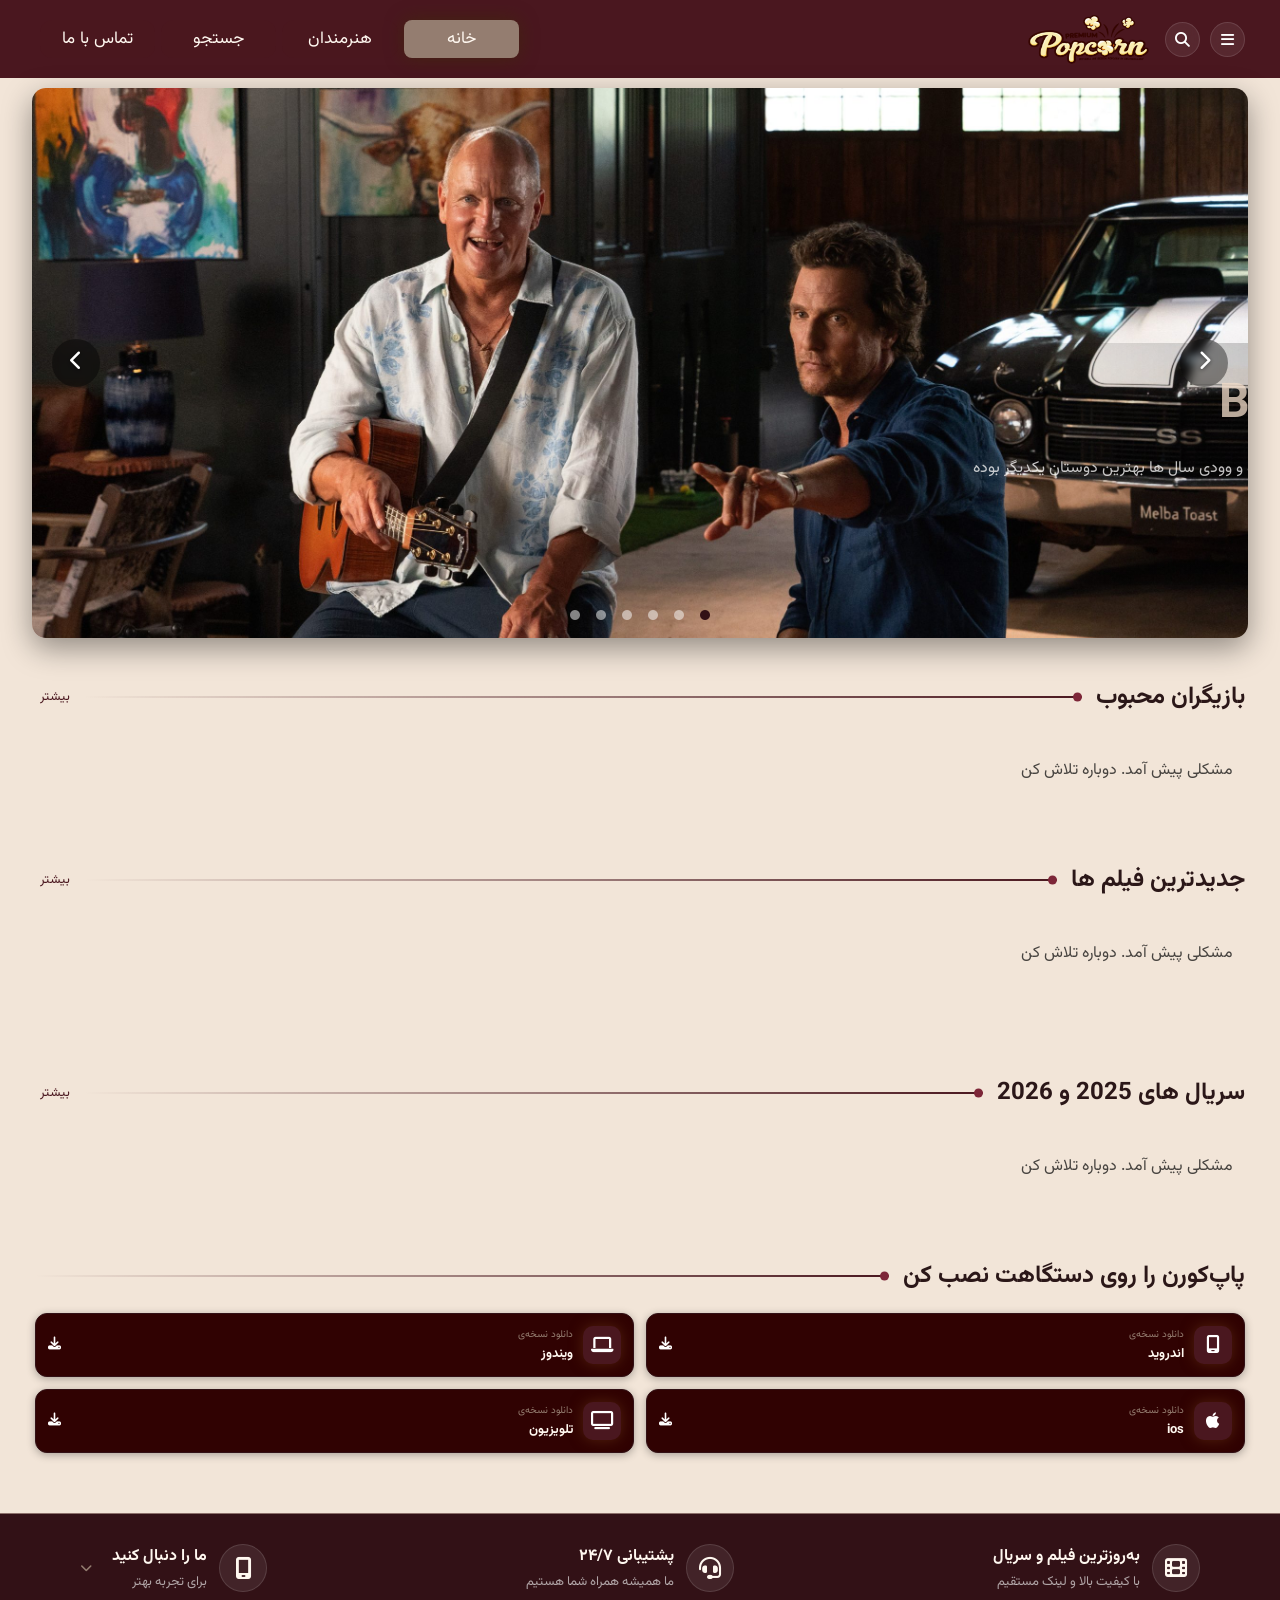
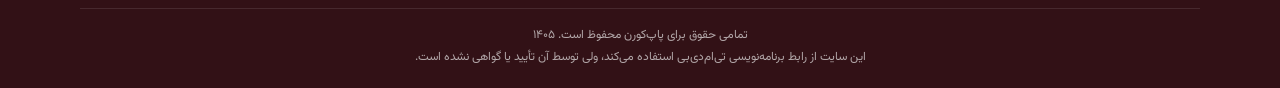
==== commit 43b14df0: "add favorite and api and change signin , login" ====
--- a/index.html
+++ b/index.html
@@ -166,7 +166,7 @@
 
                       <section class="section-divider"></section>
 
-                          <a href="#" class="more-link"> بیشتر </a>
+                          <a href="#" class="more-link" data-goto="tab2"> بیشتر </a>
 
                 </div>
 
@@ -181,7 +181,7 @@
 
                       <section class="section-divider"> </section>
 
-                          <a href="#" class="more-link" data-goto="tab2"> بیشتر </a>
+                          <a href="#" class="more-link" data-goto="tab3"> بیشتر </a>
                 
                 </div>
 
@@ -198,7 +198,7 @@
 
                       <section class="section-divider"></section>
 
-                          <a href="#" class="more-link">   بیشتر </a>
+                          <a href="#" class="more-link" data-goto="tab3">   بیشتر </a>
 
                 </div>
 
@@ -319,14 +319,23 @@
   <section class="artists">
 
     <div class="artist-head">
-
       <div class="explore-search">
         <i class="fa-solid fa-magnifying-glass"></i>
-        <input type="text" id="artistInput" placeholder="جستجوی اسم هنرمند...">
+        <input type="text" id="artistInput" placeholder="جستجوی هنرمند...">
         <button type="button" class="explore-clear" id="artistClear" aria-label="پاک کردن">
           <i class="fa-solid fa-xmark"></i>
         </button>
       </div>
+    </div>
+
+    <div class="explore-bar">
+
+      <div class="explore-types" id="artistTypes">
+        <button type="button" class="type-chip active" data-dept="all">همه</button>
+        <button type="button" class="type-chip" data-dept="Acting">بازیگران</button>
+        <button type="button" class="type-chip" data-dept="Directing">کارگردان‌ها</button>
+        <button type="button" class="type-chip" data-dept="Writing">نویسنده</button>
+      </div>
 
       <button type="button" class="filter-toggle" id="artistFilterToggle" aria-expanded="false">
         <i class="fa-solid fa-sliders"></i>
@@ -335,31 +344,41 @@
 
     </div>
 
-    <div class="artist-filters" id="artistFilters">
-
-      <details class="filter-row" >
-        <summary>جنسیت</summary>
-        <div class="filter-row-content">
-          <label><input type="radio" name="artistGender" value="all" checked /> همه</label>
-          <label><input type="radio" name="artistGender" value="1" /> زن</label>
-          <label><input type="radio" name="artistGender" value="2" /> مرد</label>
-        </div>
-      </details>
-
-      <details class="filter-row" >
-        <summary>شناخته‌شده برای</summary>
-        <div class="filter-row-content">
-          <label><input type="radio" name="artistKnown" value="all" checked /> همه</label>
-          <label><input type="radio" name="artistKnown" value="movie" /> فیلم</label>
-          <label><input type="radio" name="artistKnown" value="tv" /> سریال</label>
-        </div>
-      </details>
-
-    </div>
-
-    <h2 class="explore-count" id="artistCount">هنرمندان محبوب</h2>
-
-    <section id="artistList"></section>
+    <div class="artists-body">
+
+      <form class="movie-filter artist-filters" id="artistFilters">
+
+        <h2 class="filter-title">فیلتر هنرمندان</h2>
+
+        <details class="filter-row" open>
+          <summary>جنسیت</summary>
+          <div class="filter-row-content">
+            <label><input type="checkbox" name="gender" value="1" /> زن</label>
+            <label><input type="checkbox" name="gender" value="2" /> مرد</label>
+          </div>
+        </details>
+
+        <details class="filter-row">
+          <summary>ترتیب نمایش</summary>
+          <div class="filter-row-content">
+            <label><input type="radio" name="sort" value="popularity" checked /> محبوب‌ترین</label>
+            <label><input type="radio" name="sort" value="name" /> الفبایی</label>
+          </div>
+        </details>
+
+      </form>
+
+      <div class="artists-results">
+
+        <h2 class="explore-count" id="artistCount">هنرمندان محبوب</h2>
+
+        <section id="artistList"></section>
+
+        <nav class="pagination" id="artistPagination" aria-label="صفحه‌بندی"></nav>
+
+      </div>
+
+    </div>
 
   </section>
 
@@ -396,10 +415,7 @@
           <button type="button" class="type-chip" data-type="animation">انیمیشن‌ها</button>
         </div>
  
-        <button type="button" class="filter-toggle" id="filterToggle" aria-expanded="false">
-          <i class="fa-solid fa-sliders"></i>
-          فیلتر
-        </button>
+
  
       </div>
  
@@ -408,7 +424,7 @@
  
         <h2 class="filter-title">فیلتر جستجو</h2>
  
-        <details class="filter-row" open>
+        <details class="filter-row" >
           <summary>ژانر</summary>
           <div class="filter-row-content">
             <label><input type="checkbox" name="genre" value="28" /> اکشن</label>
@@ -647,9 +663,9 @@
       <span class="side-switch"></span>
     </button>
 
-        <a href="#" class="side-item">
-      <i class="fa-solid fa-crown"></i>
-      <span> علاقه مندی </span>
+    <a href="favorites.html" class="side-item">
+      <i class="fa-regular fa-heart"></i>
+      <span>علاقه‌مندی‌ها</span>
     </a>
 
   </nav>
--- a/styles/style.css
+++ b/styles/style.css
@@ -525,7 +525,7 @@
 /* ----------  بازیگران ---------- */
 
 .actors-list {
-  grid-template-columns: repeat(3, 1fr);
+  grid-template-columns: repeat(3, minmax(0, 1fr));
   gap: 16px 10px;
 }
 
@@ -533,6 +533,7 @@
   display: flex;
   flex-direction: column;
   align-items: center;
+  min-width: 0;
   text-align: center;
   gap: 8px;
 }
@@ -1271,6 +1272,27 @@
   scrollbar-width: none;
 }
 
+.artists .explore-bar {
+  flex-direction: column;
+  align-items: stretch;
+  gap: 10px;
+}
+
+.artists .explore-types {
+  flex: none;
+  width: 100%;
+  flex-wrap: nowrap;
+  overflow-x: auto;
+}
+
+.artists .type-chip {
+  flex-shrink: 0;
+}
+
+.artists .filter-toggle {
+  align-self: flex-start;
+}
+
 .explore-types::-webkit-scrollbar {
   display: none;
 }
@@ -1306,6 +1328,7 @@
   gap: 6px;
   height: 34px;
   padding: 0 12px;
+  margin-top: 10px;
   font-size: 13px;
   cursor: pointer;
   color: var(--text-secondary);
@@ -1333,14 +1356,8 @@
 /* ---------- پنل فیلتر (از استایل فیلتر قبلی استفاده می‌کند) ---------- */
 
 .explore-filters {
-  display: none;
   margin-top: 14px;
 }
-
-.explore-filters.open {
-  display: flex;
-}
-
 
 
 .rating-row {
@@ -1411,6 +1428,7 @@
   color: var(--text-secondary);
 }
 
+
 #exploreResults {
   display: grid;
   grid-template-columns: repeat(2, 1fr);
@@ -1643,6 +1661,47 @@
 }
 
 
+/* ---------- نمایش ژانر و خلاصه با هاور ---------- */
+
+.movie-overlay {
+  position: absolute;
+  inset: 0;
+  z-index: 1;
+  display: flex;
+  flex-direction: column;
+  justify-content: flex-end;
+  gap: 6px;
+  padding: 10px;
+  background: linear-gradient(to top, rgba(0, 0, 0, 0.88), rgba(0, 0, 0, 0.4));
+  opacity: 0;
+  pointer-events: none;
+  transition: opacity var(--transition-normal);
+}
+
+.movie-genres {
+  font-size: 11px;
+  font-weight: 700;
+  color: #e5d1bf;
+}
+
+.movie-overview {
+  display: -webkit-box;
+  -webkit-box-orient: vertical;
+  -webkit-line-clamp: 3;
+  overflow: hidden;
+  font-size: 11px;
+  line-height: 1.7;
+  color: #ffffff;
+}
+
+@media (hover: hover) {
+
+  .movie-card:hover .movie-overlay {
+    opacity: 1;
+  }
+}
+
+
 /* ----------------------- side menu ------------------- */
 
 .side-overlay {
@@ -2053,7 +2112,7 @@
   font-family: inherit;
   font-size: 13px;
   color: var(--text);
-  background: var(--filter-bg);
+  background: var(--primary);
   border: 1px solid var(--border);
   border-radius: 10px;
   outline: none;
@@ -2240,6 +2299,31 @@
   padding: 8px 14px 0;
 }
 
+.artist-head {
+  margin: 8px 0 16px;
+}
+
+.artists-body .explore-bar {
+  flex-wrap: wrap;
+}
+
+.artists-body .explore-types {
+  flex: 1 1 100%;
+}
+
+.artists-body {
+  display: block;
+}
+
+.movie-filter.artist-filters {
+  display: none;
+  margin: 14px 0 0;
+}
+
+.movie-filter.artist-filters.open {
+  display: flex;
+}
+
 #artistList {
   display: grid;
   grid-template-columns: repeat(3, 1fr);
@@ -2247,65 +2331,434 @@
   margin-bottom: 24px;
 }
 
-
-
-.artist-search {
-  margin-bottom: 12px;
-}
-
-#artistTypes,
-#artistGender {
-  margin-bottom: 10px;
-}
-
-.artist-head {
+.actor-job {
+  font-size: 10px;
+  color: var(--text-secondary);
+  opacity: 0.7;
+}
+
+
+
+/*--------------------------------favorite-------------*/
+
+
+.fav-btn {
+  position: absolute;
+  top: 8px;
+  left: 8px;
+  z-index: 3;
+  display: flex;
+  align-items: center;
+  justify-content: center;
+  width: 30px;
+  height: 30px;
+  font-size: 13px;
+  cursor: pointer;
+  color: #fff;
+  background: var(--color-btn-bg);
+  border: 1px solid rgba(255, 255, 255, 0.12);
+  border-radius: 50%;
+  backdrop-filter: blur(6px);
+  -webkit-backdrop-filter: blur(6px);
+  transition: var(--transition-fast);
+}
+
+.fav-btn:hover {
+  background: var(--color-btn-bg-hover);
+  transform: scale(1.1);
+}
+
+.fav-btn.active {
+  color: #e0566b;
+}
+
+
+/* ---------- صفحه علاقه‌مندی‌ها ---------- */
+
+.favorites {
+  max-width: 1520px;
+  margin-inline: auto;
+  padding: 8px 14px 20px;
+}
+
+.fav-head {
+  display: flex;
+  align-items: center;
+  gap: 14px;
+  margin: 16px 0 20px;
+}
+
+.fav-head-icon {
+  flex-shrink: 0;
+  display: flex;
+  align-items: center;
+  justify-content: center;
+  width: 56px;
+  height: 56px;
+  font-size: 22px;
+  color: var(--primary);
+  background: var(--background-color);
+  border: 1px solid var(--menu-desktop-bg);
+  border-radius: 50%;
+  box-shadow: var(--shadow-sm);
+}
+
+.fav-title-main {
+  font-size: 24px;
+  color: var(--text-secondary);
+}
+
+.fav-subtitle {
+  margin-top: 4px;
+  font-size: 12px;
+  color: var(--text-muted);
+}
+
+.fav-toolbar {
+  display: flex;
+  flex-wrap: wrap;
+  align-items: center;
+  justify-content: space-between;
+  gap: 12px;
+  margin-bottom: 18px;
+}
+
+.fav-tools {
   display: flex;
   align-items: center;
   gap: 10px;
-  margin-bottom: 12px;
-}
-
-.artist-head .explore-search {
+}
+
+/* ---------- لیست مرتب‌سازی ---------- */
+
+.fav-select {
+  position: relative;
+}
+
+.fav-select-btn {
+  display: flex;
+  align-items: center;
+  gap: 10px;
+  height: 40px;
+  padding: 0 14px;
+  font-size: 13px;
+  cursor: pointer;
+  color: var(--text-secondary);
+  background: var(--background-color);
+  border: 1px solid var(--menu-desktop-bg);
+  border-radius: 10px;
+  transition: var(--transition-fast);
+}
+
+.fav-select-btn:hover {
+  background: var(--bg-menu);
+}
+
+.fav-select-btn i {
+  font-size: 11px;
+  color: var(--text-muted);
+  transition: transform var(--transition-normal);
+}
+
+.fav-select.open .fav-select-btn {
+  border-color: var(--primary-dark);
+}
+
+.fav-select.open .fav-select-btn i {
+  transform: rotate(180deg);
+}
+
+.fav-select-menu {
+  display: none;
+  position: absolute;
+  top: calc(100% + 6px);
+  right: 0;
+  z-index: 20;
+  min-width: 100%;
+  padding: 6px;
+  list-style: none;
+  background: var(--background-color);
+  border: 1px solid var(--menu-desktop-bg);
+  border-radius: 10px;
+  box-shadow: var(--shadow-md);
+}
+
+.fav-select.open .fav-select-menu {
+  display: block;
+}
+
+.fav-select-menu button {
+  width: 100%;
+  padding: 9px 12px;
+  font-size: 13px;
+  text-align: right;
+  white-space: nowrap;
+  cursor: pointer;
+  color: var(--text-secondary);
+  background: transparent;
+  border: none;
+  border-radius: 8px;
+  transition: var(--transition-fast);
+}
+
+.fav-select-menu button:hover {
+  background: var(--bg-menu);
+}
+
+.fav-select-menu button.active {
+  color: var(--white);
+  background: var(--primary);
+}
+
+.fav-view {
+  display: flex;
+  overflow: hidden;
+  background: var(--background-color);
+  border: 1px solid var(--menu-desktop-bg);
+  border-radius: 10px;
+}
+
+.fav-view button {
+  width: 40px;
+  height: 38px;
+  cursor: pointer;
+  color: var(--text-muted);
+  background: transparent;
+  border: none;
+  transition: var(--transition-fast);
+}
+
+.fav-view button.active {
+  color: var(--white);
+  background: var(--primary);
+}
+
+.fav-chips {
+  display: flex;
+  gap: 8px;
+}
+
+.fav-chip {
+  padding: 8px 16px;
+  font-size: 13px;
+  cursor: pointer;
+  white-space: nowrap;
+  color: var(--text-secondary);
+  background: var(--background-color);
+  border: 1px solid var(--menu-desktop-bg);
+  border-radius: 12px;
+  transition: var(--transition-fast);
+}
+
+.fav-chip:hover {
+  background: var(--bg-menu);
+}
+
+.fav-chip.active {
+  color: var(--white);
+  background: var(--primary);
+  border-color: var(--primary);
+}
+
+
+/* ---------- کارت‌ها ---------- */
+
+.fav-list {
+  display: grid;
+  grid-template-columns: 1fr;
+  gap: 14px;
+}
+
+.fav-card {
+  display: flex;
+  align-items: center;
+  gap: 14px;
+  padding: 12px;
+  background: var(--background-color);
+  border: 1px solid rgba(148, 125, 112, 0.4);
+  border-radius: 14px;
+  box-shadow: var(--shadow-sm);
+}
+
+.fav-poster {
+  position: relative;
+  flex: 0 0 96px;
+  aspect-ratio: 1 / 1;
+  overflow: hidden;
+  border-radius: 10px;
+  background: var(--surface-hover);
+}
+
+.fav-poster img {
+  display: block;
+  width: 100%;
+  height: 100%;
+  object-fit: cover;
+  object-position: center top;
+}
+
+.fav-badge {
+  position: absolute;
+  top: 0;
+  right: 8px;
+  display: flex;
+  justify-content: center;
+  width: 24px;
+  height: 32px;
+  padding-top: 6px;
+  font-size: 11px;
+  color: var(--white);
+  background: var(--primary);
+  clip-path: polygon(0 0, 100% 0, 100% 100%, 50% 78%, 0 100%);
+}
+
+.fav-info {
   flex: 1;
   min-width: 0;
 }
 
-/* در دسکتاپ دکمه‌ی فیلتر مخفی می‌شد؛ اینجا همیشه نشان داده شود */
-.artist-head .filter-toggle {
-  display: flex;
-}
-
-.artist-filters {
+.fav-title {
+  font-size: 16px;
+  font-weight: 700;
+  color: var(--text-secondary);
+  white-space: nowrap;
+  overflow: hidden;
+  text-overflow: ellipsis;
+}
+
+.fav-genres {
+  display: flex;
+  flex-wrap: wrap;
+  gap: 6px;
+  margin: 8px 0;
+}
+
+.fav-genres span {
+  padding: 3px 10px;
+  font-size: 11px;
+  color: var(--text-secondary);
+  background: var(--bg-menu);
+  border: 1px solid rgba(148, 125, 112, 0.4);
+  border-radius: 20px;
+}
+
+.fav-meta {
+  display: flex;
+  align-items: center;
+  gap: 8px;
+  font-size: 12px;
+  color: var(--text-muted);
+}
+
+.fav-rating {
+  margin-top: 8px;
+  font-size: 13px;
+  color: var(--text-secondary);
+}
+
+.fav-rating i {
+  margin-left: 4px;
+  color: #d4a05a;
+}
+
+
+/* ---------- منوی سه‌نقطه ---------- */
+
+.fav-menu {
+  position: relative;
+  align-self: flex-start;
+}
+
+.fav-dots {
+  width: 30px;
+  height: 30px;
+  cursor: pointer;
+  color: var(--text-secondary);
+  background: transparent;
+  border: none;
+  border-radius: 50%;
+  transition: var(--transition-fast);
+}
+
+.fav-dots:hover {
+  background: var(--bg-menu);
+}
+
+.fav-dropdown {
   display: none;
-  flex-direction: column;
-  gap: 10px;
-  margin-bottom: 14px;
-  padding: 16px;
+  position: absolute;
+  top: 34px;
+  left: 0;
+  z-index: 5;
+  min-width: 190px;
+  padding: 6px;
   background: var(--background-color);
   border: 1px solid var(--menu-desktop-bg);
-  border-radius: 14px;
+  border-radius: 10px;
   box-shadow: var(--shadow-md);
 }
 
-.artist-filters.open {
-  display: flex;
-}
-
-.artist-filters .filter-row {
-  flex: 0 0 auto;
-  min-width: 0;
-  
-}
-
-
-
-.artist-filters .filter-row-content {
-  grid-template-columns: repeat(3, 1fr);
-}
-
-#artistTypes {
-  margin-bottom: 10px;
-}
+.fav-menu.open .fav-dropdown {
+  display: block;
+}
+
+.fav-remove {
+  display: flex;
+  align-items: center;
+  gap: 8px;
+  width: 100%;
+  padding: 9px 10px;
+  font-size: 13px;
+  text-align: right;
+  cursor: pointer;
+  color: var(--error);
+  background: transparent;
+  border: none;
+  border-radius: 8px;
+}
+
+.fav-remove:hover {
+  background: var(--bg-menu);
+}
+
+
+/* ---------- حالت خالی و یادداشت پایین ---------- */
+
+.fav-empty {
+  grid-column: 1 / -1;
+  padding: 50px 12px;
+  text-align: center;
+  color: var(--text-secondary);
+}
+
+.fav-empty i {
+  display: block;
+  margin-bottom: 12px;
+  font-size: 34px;
+  color: var(--text-muted);
+}
+
+.fav-note {
+  display: flex;
+  align-items: center;
+  gap: 8px;
+  width: fit-content;
+  margin: 24px auto 40px;
+  padding: 10px 18px;
+  font-size: 12px;
+  color: var(--text-secondary);
+  background: var(--bg-menu);
+  border: 1px solid rgba(148, 125, 112, 0.4);
+  border-radius: 12px;
+}
+
+body.dark-mode .fav-head-icon {
+  color: #996b72;
+}
+
+
+
+
 
 
 /*------------------------------tablet---------------------*/
@@ -2396,6 +2849,7 @@
 .menu {
     display: flex;
     justify-content: right;
+    text-align: center;
     gap: 10px;
     margin-bottom: 16px;
     margin-top: 16px;
@@ -2405,17 +2859,9 @@
     }
 
 
-    .tablinks{
-        border-radius: 12px;
-        padding:4px 20px;
-        border: none;
-        font-size: 15px;
-    }
-
-
-    .tablinks-active {
-        font-size: 25px;
-    }
+
+
+
 
 
     .home-active{
@@ -2455,11 +2901,11 @@
     
 }
 .tablinks-active {
-    height: 30px;
+    
      width: auto;
     padding: 4px 6px;
     
-    font-size: 14px;
+    font-size: 15px;
 
 
 }
@@ -2467,9 +2913,11 @@
 .tablinks {
     width: auto;
     padding: 4px 6px;
+    border-radius: 12px;
+    font-size: 15px;
     
-    font-size: 15px;
-    height: 30px;
+    border: none;
+    
 
 }
 
@@ -2580,21 +3028,29 @@
   .social-arrow {
     margin-inline-start: 8px;
   }
-/*
-  .social-menu {
-    position: absolute;
-    bottom: calc(100% + 12px);
-    left: 0;
-    z-index: 10;
-    min-width: 190px;
-    margin-top: 0;
-    padding: 8px;
-    background: var(--surface-light);
-    border: 1px solid var(--border-red);
-    border-radius: 12px;
-    box-shadow: var(--shadow-md);
-  }
-*/
+
+
+  .explore-types {
+    justify-content: center;
+  }
+
+
+  .artists .explore-bar {
+    flex-direction: row;
+    align-items: center;
+  }
+
+  .artists .explore-types {
+    flex: 1;
+    width: auto;
+    justify-content: center;
+  }
+
+  .artists .filter-toggle {
+    align-self: auto;
+  }
+
+ 
 
   .actors-list {
     display: flex;
@@ -2813,9 +3269,46 @@
   .contact-submit {
     align-self: flex-start;
   }
-
   .artists {
     padding: 8px 25px 0;
+  }
+
+  .artists-body {
+    margin-top: 22px;
+  }
+
+  /* وقتی پنل باز است: پنل راست، هنرمندان چپ */
+  .artists-body:has(.artist-filters.open) {
+    display: grid;
+    grid-template-columns: 300px minmax(0, 1fr);
+    column-gap: 24px;
+    align-items: start;
+  }
+
+  .movie-filter.artist-filters {
+    flex-direction: column;
+    flex-wrap: nowrap;
+    align-items: stretch;
+    margin: 0;
+  }
+
+  .artists .explore-bar {
+    flex-wrap: nowrap;
+  }
+
+  .artists .explore-types {
+    flex: 1;
+    justify-content: center;
+  }
+
+  .artist-filters .filter-title,
+  .artist-filters .filter-row {
+    flex: 0 0 auto;
+    min-width: 0;
+  }
+
+  .artists-results .explore-count {
+    margin-top: 0;
   }
 
   #artistList {
@@ -2827,23 +3320,27 @@
     font-size: 12px;
   }
 
-  .artist-filters {
-    flex-direction: row;
-    align-items: flex-start;
-  }
-
-  .artist-filters .filter-row {
-    flex: 1;
-  }
-
-  .artist-filters .filter-row-content {
-    grid-template-columns: 1fr;
-  }
-
-
-
-
-
+/*--------------------------------favorite---------------------*/
+
+ .favorites {
+    padding: 8px 25px 20px;
+  }
+
+  .fav-list.is-grid {
+    grid-template-columns: repeat(2, 1fr);
+  }
+
+  .fav-poster {
+    flex-basis: 140px;
+  }
+
+  .fav-title {
+    font-size: 19px;
+  }
+
+  .fav-title-main {
+    font-size: 30px;
+  }
 
  }
 
@@ -2918,39 +3415,32 @@
     width: 70px;
   }
 
-    .menu{
+  .menu{
     display: none;
   }
 
 
-
-
-
-
-
-  .tablinks-active{
-    
-    font-size: 18px;
-    background-color:var(--menu-desktop-bg);
+  .menu-desktip {
+    text-align: center;
+    margin-left: 35px;
+  }
+
+
+
+  .tablinks,
+  .tablinks-active {
     width: auto;
-    min-width: 0;
+    min-width: clamp(90px, 9vw, 140px);
+    padding: 6px 14px;
     white-space: nowrap;
-    padding:0;
-
-  }
-
-  .tablinks{
-    margin-left: 5px;
-    font-size: 18px;
-    width: auto;
-    min-width: 0;
-    white-space: nowrap;
-      
-    
-    color:var(--menu-desktop-text) ;
-
-  }
-
+    font-size: 17px;
+    color: var(--background-color);
+  }
+
+
+  .tablinks-active {
+    background-color: var(--menu-desktop-bg);
+  }
 
  
 
@@ -3243,6 +3733,10 @@
     max-width: 1520px;
     margin-inline: auto;
   }
+
+  .artists .filter-toggle {
+    display: flex;
+  }
  
 
 }
